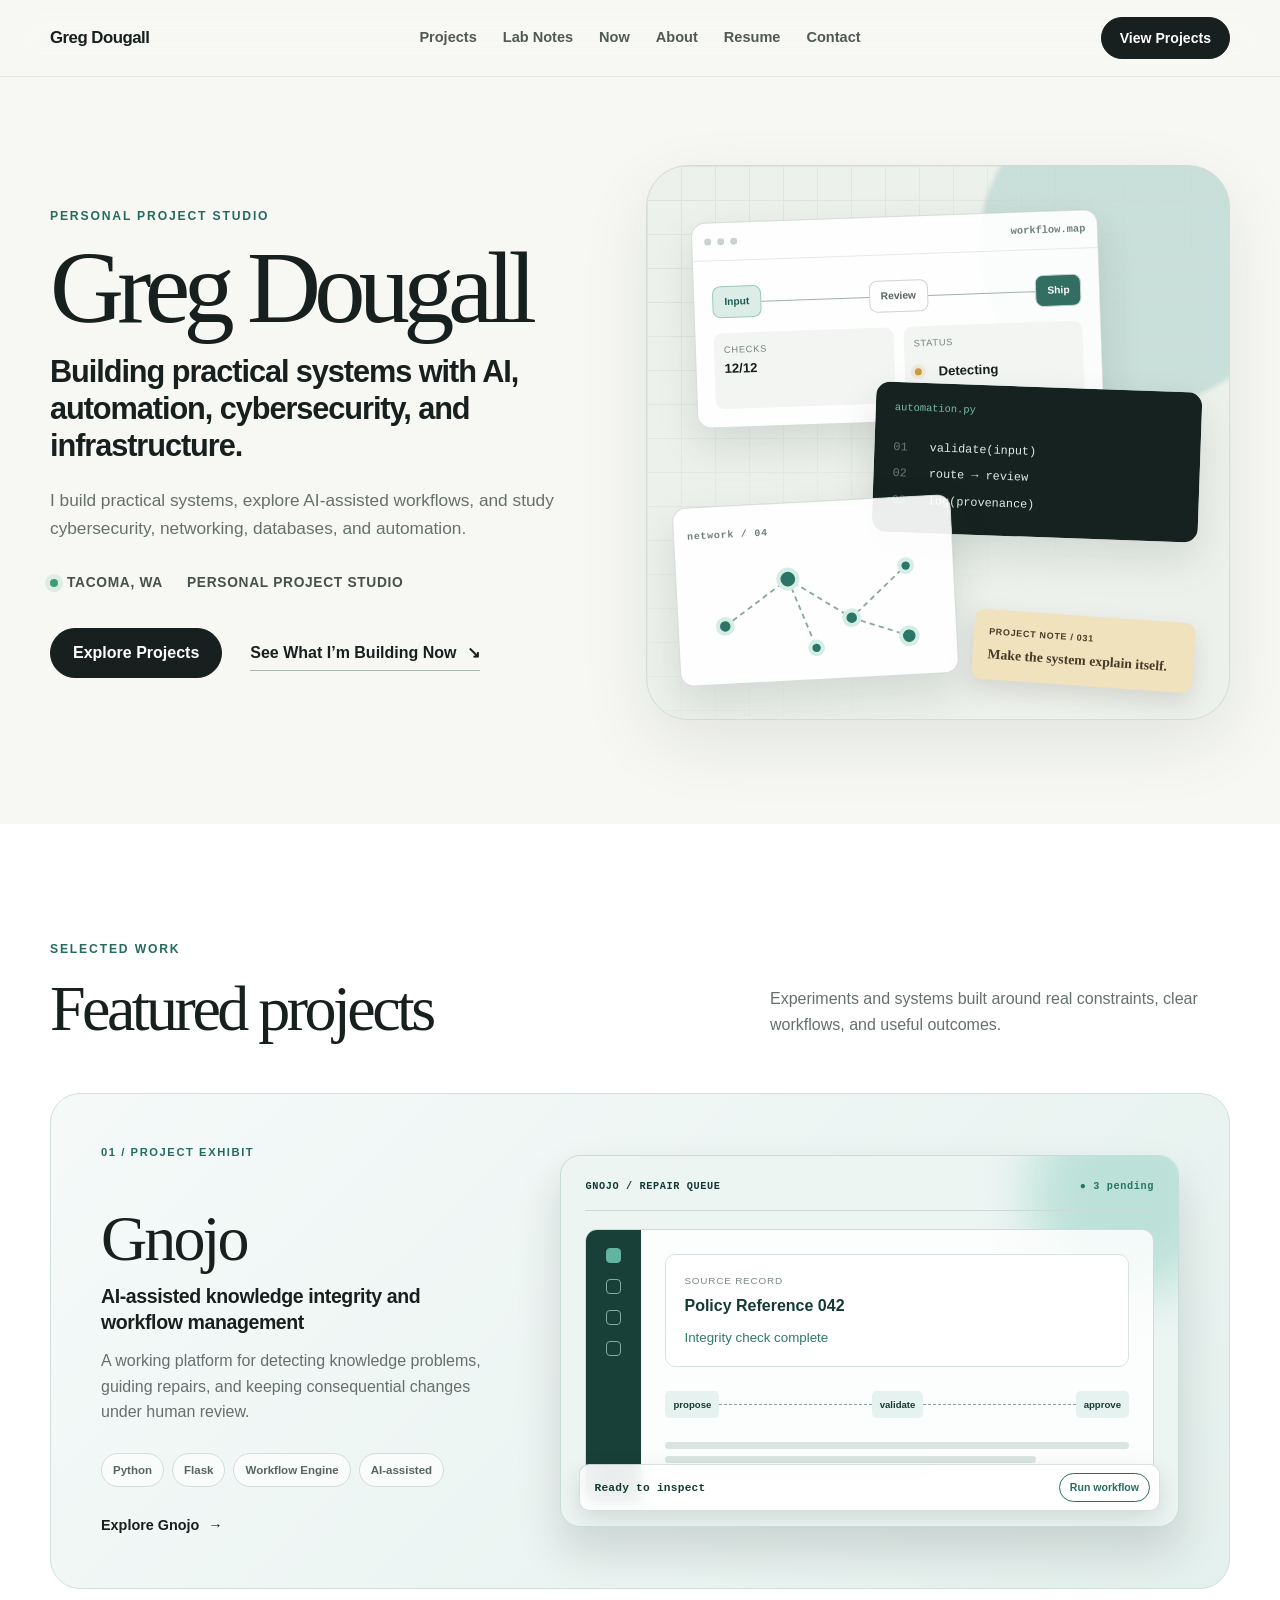
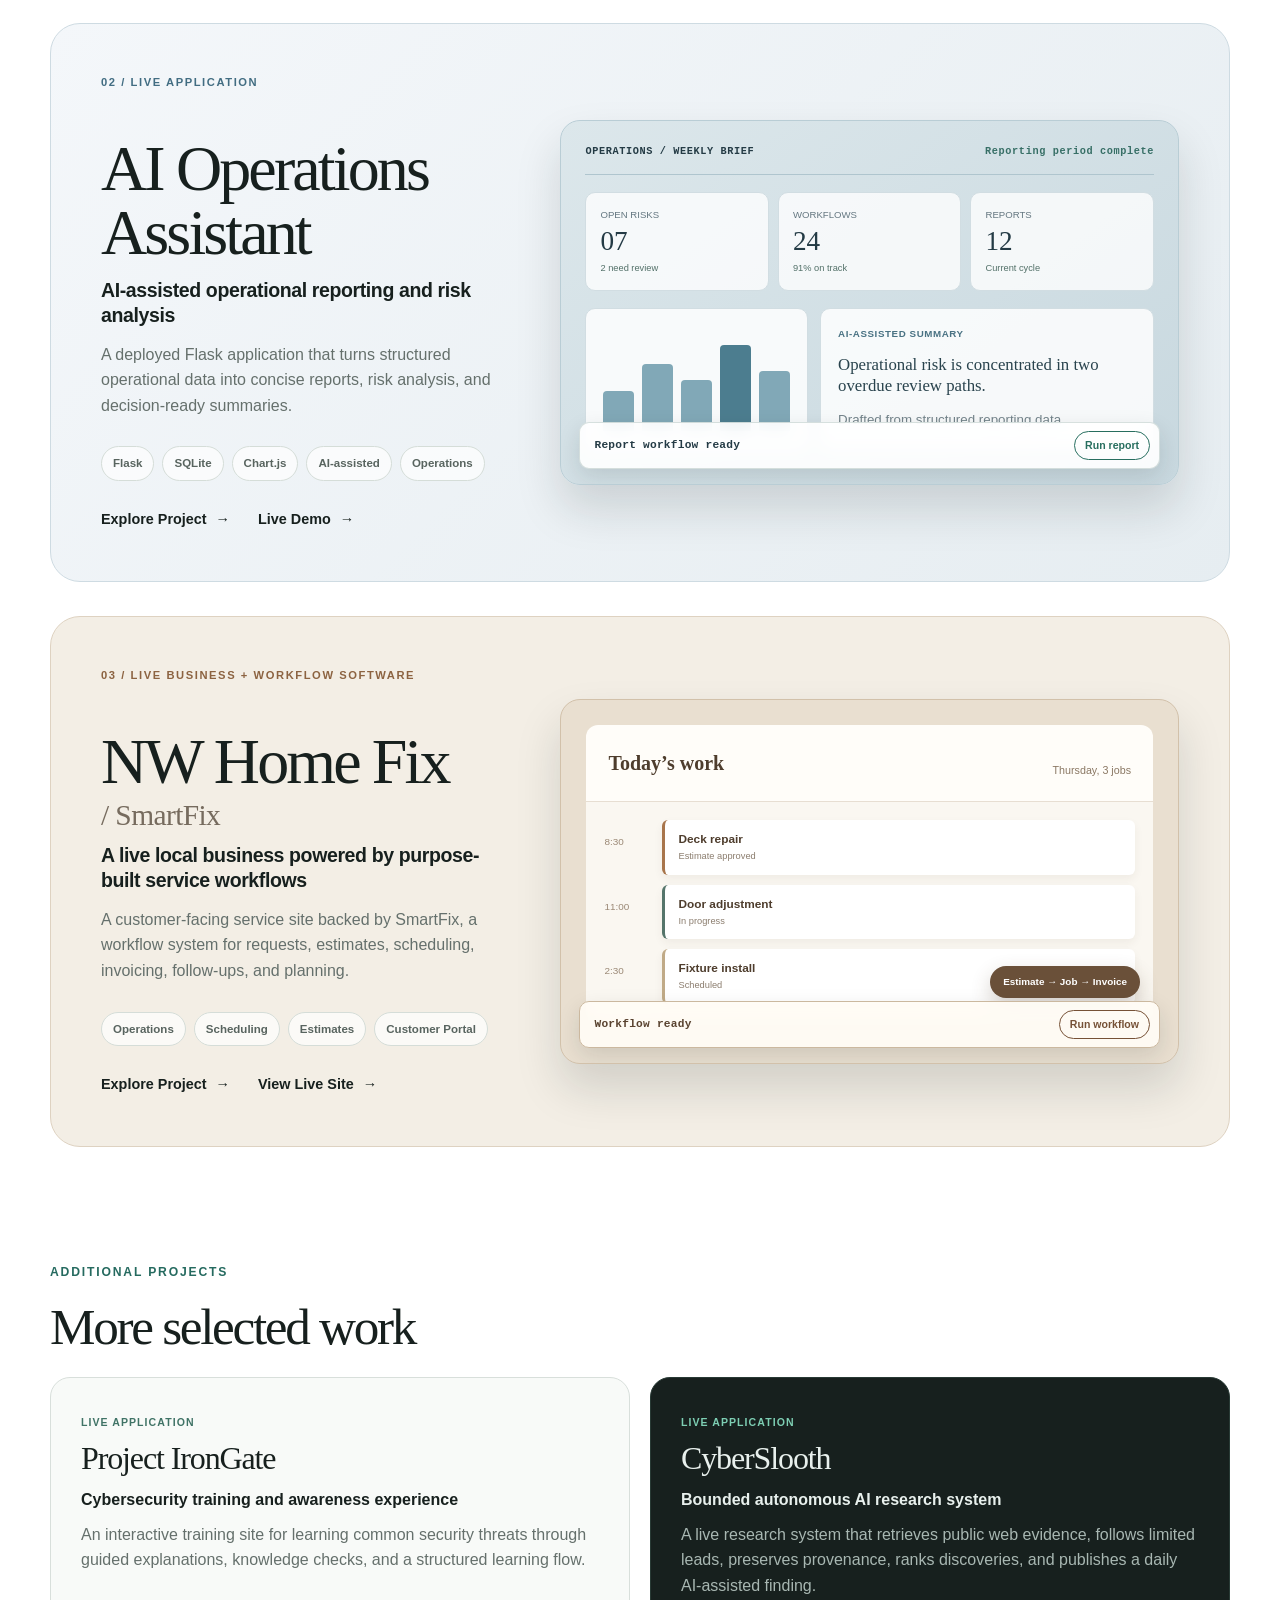
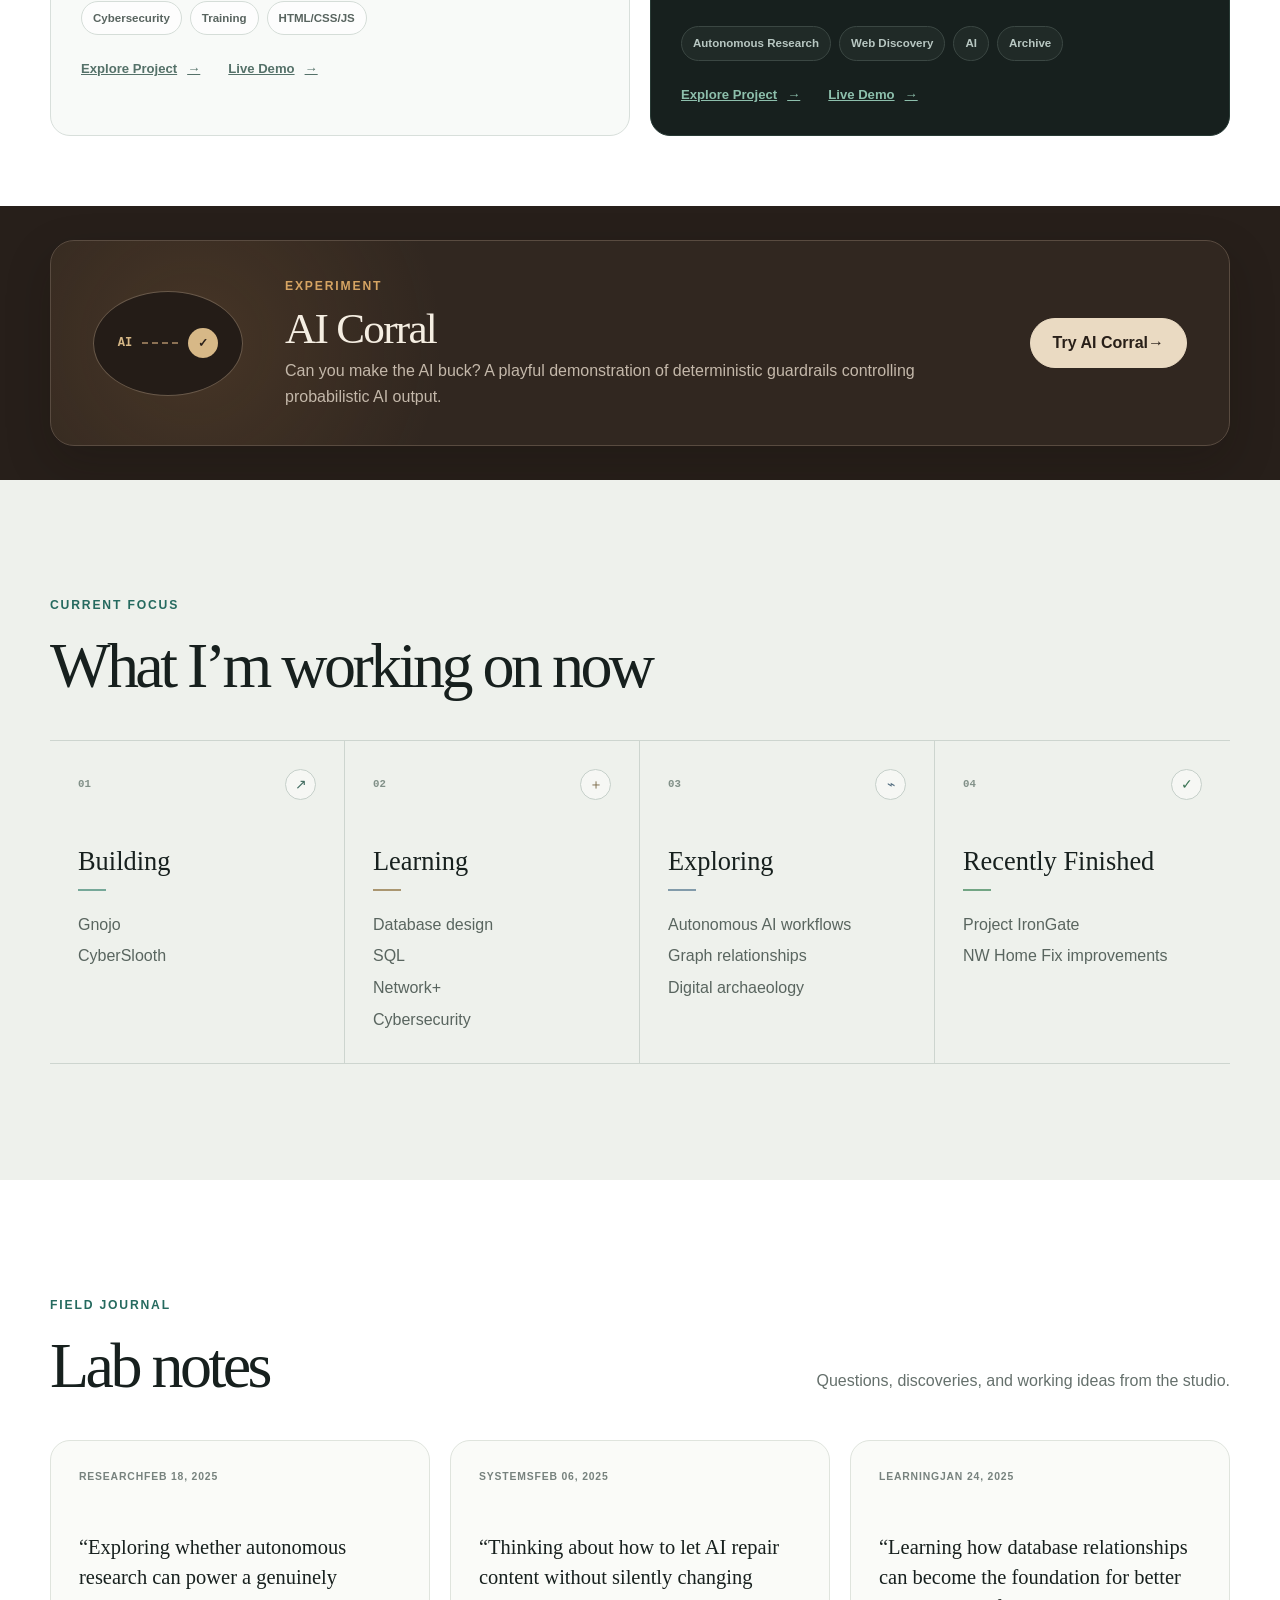
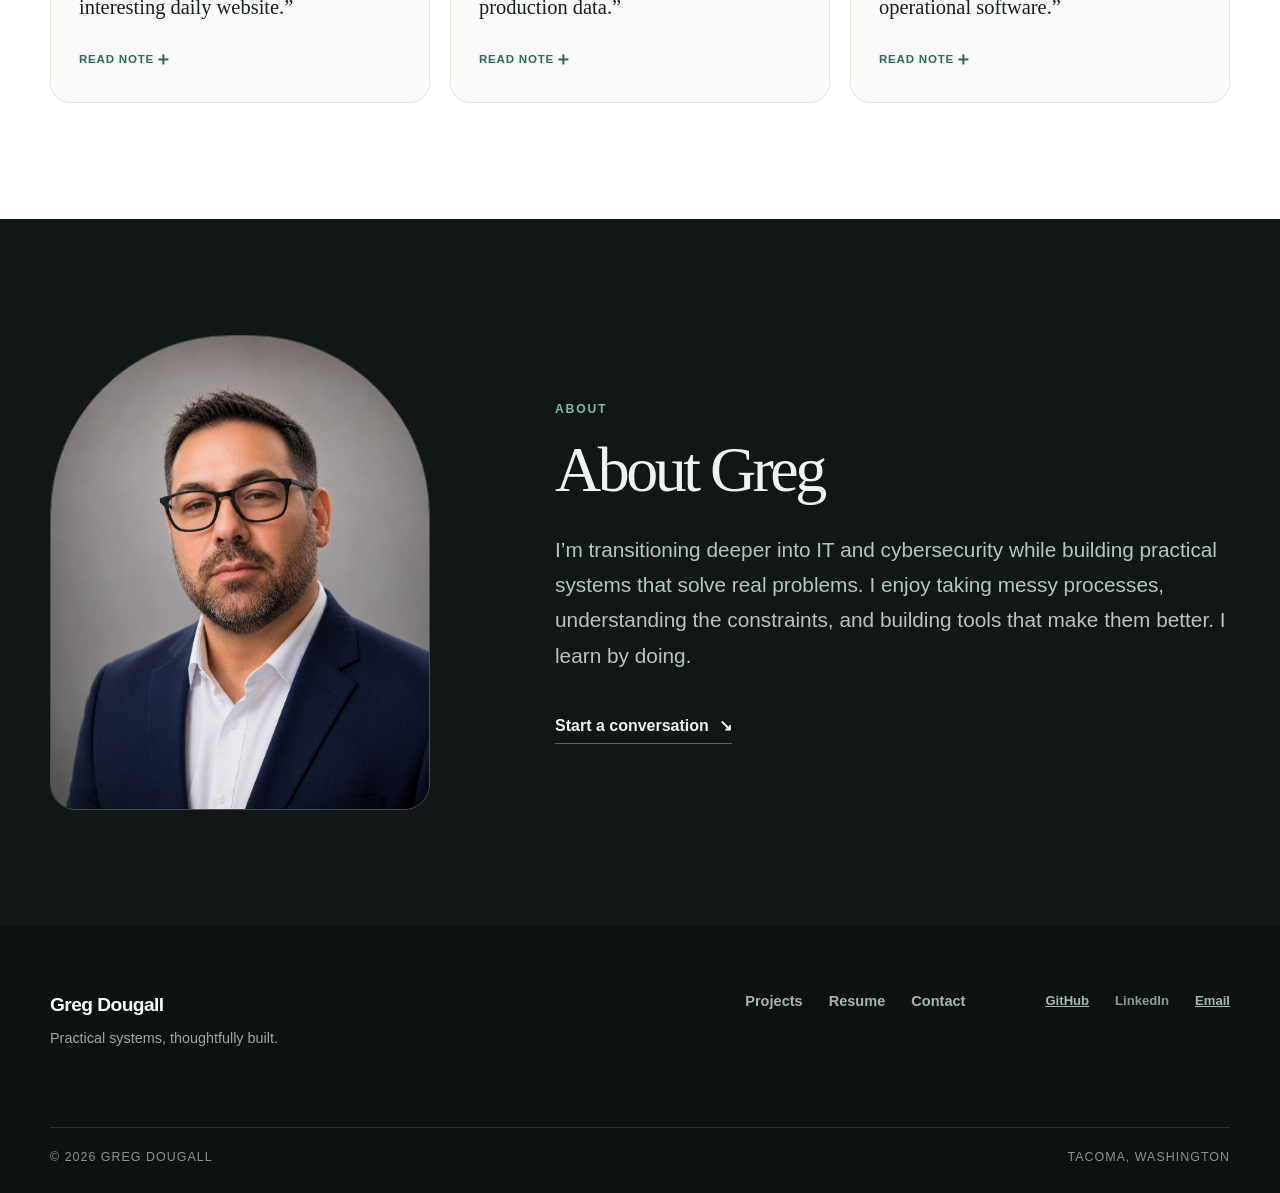
==== index.html @ 580f6ada "Add native resume page" ====
<!doctype html>
<html lang="en" class="no-js">
<head>
  <meta charset="utf-8">
  <meta name="viewport" content="width=device-width, initial-scale=1">
  <meta name="description" content="Greg Dougall builds practical systems with AI, automation, cybersecurity, and infrastructure.">
  <title>Greg Dougall — Personal Project Studio</title>
  <link rel="stylesheet" href="static/css/styles.css">
</head>
<body>
  <a class="skip-link" href="#main-content">Skip to content</a>

  <header class="site-header">
    <div class="container nav-shell">
      <a class="wordmark" href="#top" aria-label="Greg Dougall, home">Greg Dougall</a>
      <button class="nav-toggle" type="button" aria-expanded="false" aria-controls="site-navigation">
        <span class="sr-only">Toggle navigation</span>
        <span aria-hidden="true"></span><span aria-hidden="true"></span><span aria-hidden="true"></span>
      </button>
      <nav id="site-navigation" class="site-nav" aria-label="Primary navigation">
        <a href="#projects">Projects</a>
        <a href="#lab-notes">Lab Notes</a>
        <a href="#now">Now</a>
        <a href="#about">About</a>
        <a href="/resume">Resume</a>
        <a href="/contact">Contact</a>
      </nav>
      <a class="button button-small nav-cta" href="#projects">View Projects</a>
    </div>
  </header>

  <main id="main-content">
    <section class="hero" id="top">
      <div class="container hero-grid">
        <div class="hero-copy">
          <p class="eyebrow">Personal project studio</p>
          <h1>Greg Dougall</h1>
          <p class="hero-statement">Building practical systems with AI, automation, cybersecurity, and infrastructure.</p>
          <p class="hero-support">I build practical systems, explore AI-assisted workflows, and study cybersecurity, networking, databases, and automation.</p>
          <div class="hero-meta" aria-label="Location and focus">
            <span><span class="status-dot" aria-hidden="true"></span>Tacoma, WA</span>
            <span>Personal project studio</span>
          </div>
          <div class="hero-actions">
            <a class="button" href="#projects">Explore Projects</a>
            <a class="text-link" href="#now">See What I’m Building Now <span aria-hidden="true">↘</span></a>
          </div>
        </div>

        <div class="hero-visual" aria-label="Active system workspace with workflow, code, and network panels" role="group" tabindex="0">
          <div class="visual-grid" aria-hidden="true"></div>
          <div class="visual-window visual-workflow">
            <div class="window-bar"><span></span><span></span><span></span><b>workflow.map</b></div>
            <div class="flow-row"><span class="flow-node active">Input</span><i></i><span class="flow-node">Review</span><i></i><span class="flow-node success">Ship</span></div>
            <div class="metric-row"><span><small>checks</small><strong>12/12</strong></span><span class="system-status"><small>status</small><strong aria-live="polite"><i aria-hidden="true"></i><span>detecting</span></strong></span></div>
          </div>
          <div class="visual-window visual-code">
            <div class="window-label">automation.py</div>
            <code><span>01</span> validate(input)<br><span>02</span> route → review<br><span>03</span> log(provenance)</code>
          </div>
          <div class="visual-window visual-network">
            <span class="network-title">network / 04</span>
            <svg viewBox="0 0 240 120" role="presentation">
              <path d="M32 77 L94 35 L153 75 L207 28 M94 35 L118 102 M153 75 L207 95"/>
              <circle cx="32" cy="77" r="7"/><circle cx="94" cy="35" r="9"/><circle cx="153" cy="75" r="7"/><circle cx="207" cy="28" r="6"/><circle cx="118" cy="102" r="6"/><circle cx="207" cy="95" r="8"/>
            </svg>
          </div>
          <div class="visual-note"><span>PROJECT NOTE / 031</span><strong>Make the system explain itself.</strong></div>
        </div>
      </div>
    </section>

    <section class="section projects-section" id="projects">
      <div class="container">
        <div class="section-heading">
          <div><p class="eyebrow">Selected work</p><h2>Featured projects</h2></div>
          <p>Experiments and systems built around real constraints, clear workflows, and useful outcomes.</p>
        </div>

        <article class="project-card project-gnojo" id="project-gnojo">
          <div class="project-copy">
            <span class="project-index">01 / PROJECT EXHIBIT</span>
            <h3>Gnojo</h3>
            <p class="project-subtitle">AI-assisted knowledge integrity and workflow management</p>
            <p>A working platform for detecting knowledge problems, guiding repairs, and keeping consequential changes under human review.</p>
            <ul class="tag-list" aria-label="Technologies"><li>Python</li><li>Flask</li><li>Workflow Engine</li><li>AI-assisted</li></ul>
            <a class="project-link" href="/projects/gnojo">Explore Gnojo <span aria-hidden="true">→</span></a>
          </div>
          <div class="project-preview gnojo-preview" aria-label="Gnojo workflow interface preview" role="group">
            <div class="preview-top"><span>GNOJO / REPAIR QUEUE</span><b>● 3 pending</b></div>
            <div class="repair-layout">
              <div class="repair-sidebar"><i></i><i></i><i></i><i></i></div>
              <div class="repair-main">
                <div class="repair-card"><span>Source record</span><strong>Policy Reference 042</strong><small>Integrity check complete</small></div>
                <div class="repair-path"><span>propose</span><i></i><span>validate</span><i></i><span>approve</span></div>
                <div class="repair-log"><span></span><span></span><span></span></div>
              </div>
            </div>
            <div class="demo-status" data-sequence="Issue detected|Repair proposed|Human review|Approved"><span class="demo-step">Ready to inspect</span><button type="button" class="demo-trigger" aria-label="Run Gnojo workflow demonstration">Run workflow</button></div>
          </div>
        </article>

        <article class="project-card project-ops" id="project-ai-operations">
          <div class="project-copy">
            <span class="project-index">02 / LIVE APPLICATION</span>
            <h3><a class="project-title-link" href="/projects/ai-operations-assistant">AI Operations Assistant</a></h3>
            <p class="project-subtitle">AI-assisted operational reporting and risk analysis</p>
            <p>A deployed Flask application that turns structured operational data into concise reports, risk analysis, and decision-ready summaries.</p>
            <ul class="tag-list" aria-label="Technologies"><li>Flask</li><li>SQLite</li><li>Chart.js</li><li>AI-assisted</li><li>Operations</li></ul>
            <div class="hero-actions">
              <a class="project-link" href="/projects/ai-operations-assistant">Explore Project <span aria-hidden="true">→</span></a>
              <a class="project-link" href="https://ai-operations-assistant-5o3p.onrender.com" target="_blank" rel="noopener noreferrer" aria-label="Open the live AI Operations Assistant in a new tab">Live Demo <span aria-hidden="true">→</span></a>
            </div>
          </div>
          <div class="project-preview ops-preview" aria-label="AI Operations Assistant reporting dashboard preview" role="group">
            <div class="ops-bar"><span>OPERATIONS / WEEKLY BRIEF</span><b>Reporting period complete</b></div>
            <div class="ops-metrics"><div><span>Open risks</span><strong>07</strong><small>2 need review</small></div><div><span>Workflows</span><strong>24</strong><small>91% on track</small></div><div><span>Reports</span><strong>12</strong><small>Current cycle</small></div></div>
            <div class="ops-workspace"><div class="ops-chart" aria-hidden="true"><i></i><i></i><i></i><i></i><i></i></div><div class="ops-summary"><span>AI-assisted summary</span><strong>Operational risk is concentrated in two overdue review paths.</strong><small>Drafted from structured reporting data</small></div></div>
            <div class="demo-status" data-sequence="Data consolidated|Risks analyzed|Summary drafted|Report ready"><span class="demo-step">Report workflow ready</span><button type="button" class="demo-trigger" aria-label="Run AI Operations reporting demonstration">Run report</button></div>
          </div>
        </article>

        <article class="project-card project-smartfix" id="project-smartfix">
          <div class="project-copy">
            <span class="project-index">03 / LIVE BUSINESS + WORKFLOW SOFTWARE</span>
            <h3><a class="project-title-link" href="/projects/smartfix">NW Home Fix <span>/ SmartFix</span></a></h3>
            <p class="project-subtitle">A live local business powered by purpose-built service workflows</p>
            <p>A customer-facing service site backed by SmartFix, a workflow system for requests, estimates, scheduling, invoicing, follow-ups, and planning.</p>
            <ul class="tag-list" aria-label="Project focus"><li>Operations</li><li>Scheduling</li><li>Estimates</li><li>Customer Portal</li></ul>
            <div class="hero-actions">
              <a class="project-link" href="/projects/smartfix">Explore Project <span aria-hidden="true">→</span></a>
              <a class="project-link" href="https://nwhomefix.com" target="_blank" rel="noopener noreferrer" aria-label="View the live NW Home Fix site in a new tab">View Live Site <span aria-hidden="true">→</span></a>
            </div>
          </div>
          <div class="project-preview smartfix-preview" aria-label="SmartFix service operations dashboard preview" role="group">
            <div class="smartfix-bar"><strong>Today’s work</strong><span>Thursday, 3 jobs</span></div>
            <div class="job-grid">
              <div class="schedule"><span>8:30</span><span>11:00</span><span>2:30</span></div>
              <div class="jobs"><div><b>Deck repair</b><small>Estimate approved</small></div><div><b>Door adjustment</b><small>In progress</small></div><div><b>Fixture install</b><small>Scheduled</small></div></div>
            </div>
            <div class="invoice-chip">Estimate → Job → Invoice</div>
            <div class="demo-status" data-sequence="Request received|Estimate prepared|Customer approved|Job scheduled"><span class="demo-step">Workflow ready</span><button type="button" class="demo-trigger" aria-label="Run SmartFix service workflow demonstration">Run workflow</button></div>
          </div>
        </article>
      </div>
    </section>

    <section class="selected-work-secondary" aria-labelledby="more-work-title">
      <div class="container">
        <div class="secondary-heading"><p class="eyebrow">Additional projects</p><h2 id="more-work-title">More selected work</h2></div>
        <div class="secondary-work-grid">
          <article class="secondary-work-card">
            <span class="secondary-status">Live application</span>
            <h3><a class="project-title-link" href="/projects/irongate">Project IronGate</a></h3>
            <p class="secondary-subtitle">Cybersecurity training and awareness experience</p>
            <p>An interactive training site for learning common security threats through guided explanations, knowledge checks, and a structured learning flow.</p>
            <ul class="tag-list" aria-label="Project IronGate focus"><li>Cybersecurity</li><li>Training</li><li>HTML/CSS/JS</li></ul>
            <div class="hero-actions">
              <a class="secondary-link" href="/projects/irongate">Explore Project <span aria-hidden="true">→</span></a>
              <a class="secondary-link" href="https://grgdougall-crypto.github.io/project-irongate/" target="_blank" rel="noopener noreferrer" aria-label="Open the live Project IronGate application in a new tab">Live Demo <span aria-hidden="true">→</span></a>
            </div>
          </article>
          <article class="secondary-work-card secondary-cyber">
            <span class="secondary-status">Live application</span>
            <h3><a class="project-title-link" href="/projects/cyberslooth">CyberSlooth</a></h3>
            <p class="secondary-subtitle">Bounded autonomous AI research system</p>
            <p>A live research system that retrieves public web evidence, follows limited leads, preserves provenance, ranks discoveries, and publishes a daily AI-assisted finding.</p>
            <ul class="tag-list" aria-label="CyberSlooth focus"><li>Autonomous Research</li><li>Web Discovery</li><li>AI</li><li>Archive</li></ul>
            <div class="hero-actions">
              <a class="secondary-link" href="/projects/cyberslooth">Explore Project <span aria-hidden="true">→</span></a>
              <a class="secondary-link" href="https://cyberslooth.com" target="_blank" rel="noopener noreferrer" aria-label="Open the live CyberSlooth application in a new tab">Live Demo <span aria-hidden="true">→</span></a>
            </div>
          </article>
        </div>
      </div>
    </section>

    <section class="corral-home-entry" aria-labelledby="corral-home-title">
      <div class="container corral-home-card">
        <div class="corral-home-mark" aria-hidden="true"><span>AI</span><i></i><strong>✓</strong></div>
        <div><p class="eyebrow">Experiment</p><h2 id="corral-home-title">AI Corral</h2><p>Can you make the AI buck? A playful demonstration of deterministic guardrails controlling probabilistic AI output.</p></div>
        <a class="button" href="/projects/ai-corral">Try AI Corral <span aria-hidden="true">→</span></a>
      </div>
    </section>

    <section class="section now-section" id="now">
      <div class="container">
        <div class="section-heading compact"><div><p class="eyebrow">Current focus</p><h2>What I’m working on now</h2></div></div>
        <div class="now-grid">
          <article class="now-building"><div class="now-marker"><span class="now-number">01</span><span class="now-icon" aria-hidden="true">↗</span></div><h3>Building</h3><ul><li>Gnojo</li><li>CyberSlooth</li></ul></article>
          <article class="now-learning"><div class="now-marker"><span class="now-number">02</span><span class="now-icon" aria-hidden="true">＋</span></div><h3>Learning</h3><ul><li>Database design</li><li>SQL</li><li>Network+</li><li>Cybersecurity</li></ul></article>
          <article class="now-exploring"><div class="now-marker"><span class="now-number">03</span><span class="now-icon" aria-hidden="true">⌁</span></div><h3>Exploring</h3><ul><li>Autonomous AI workflows</li><li>Graph relationships</li><li>Digital archaeology</li></ul></article>
          <article class="now-finished"><div class="now-marker"><span class="now-number">04</span><span class="now-icon" aria-hidden="true">✓</span></div><h3>Recently Finished</h3><ul><li>Project IronGate</li><li>NW Home Fix improvements</li></ul></article>
        </div>
      </div>
    </section>

    <section class="section notes-section" id="lab-notes">
      <div class="container">
        <div class="section-heading compact"><div><p class="eyebrow">Field journal</p><h2>Lab notes</h2></div><p>Questions, discoveries, and working ideas from the studio.</p></div>
        <div class="notes-grid">
          <article class="note-card"><button class="note-toggle" type="button" aria-expanded="false" aria-controls="note-detail-1"><span class="note-meta"><span>Research</span><time datetime="2025-02-18">Feb 18, 2025</time></span><span class="note-title">“Exploring whether autonomous research can power a genuinely interesting daily website.”</span><span class="note-control"><span>Read note</span><i aria-hidden="true">＋</i></span></button><div class="note-detail" id="note-detail-1" aria-hidden="true"><p>The interesting part is not simply finding old pages—it is building a repeatable process that can surface context, verify connections, and leave a useful trail for readers.</p></div></article>
          <article class="note-card"><button class="note-toggle" type="button" aria-expanded="false" aria-controls="note-detail-2"><span class="note-meta"><span>Systems</span><time datetime="2025-02-06">Feb 06, 2025</time></span><span class="note-title">“Thinking about how to let AI repair content without silently changing production data.”</span><span class="note-control"><span>Read note</span><i aria-hidden="true">＋</i></span></button><div class="note-detail" id="note-detail-2" aria-hidden="true"><p>A useful repair workflow should show its source, proposed change, validation result, and approval state—making human judgment part of the system rather than an afterthought.</p></div></article>
          <article class="note-card"><button class="note-toggle" type="button" aria-expanded="false" aria-controls="note-detail-3"><span class="note-meta"><span>Learning</span><time datetime="2025-01-24">Jan 24, 2025</time></span><span class="note-title">“Learning how database relationships can become the foundation for better operational software.”</span><span class="note-control"><span>Read note</span><i aria-hidden="true">＋</i></span></button><div class="note-detail" id="note-detail-3" aria-hidden="true"><p>When the relationships are modeled clearly, estimates, customers, jobs, and invoices stop behaving like separate documents and start working as one coherent system.</p></div></article>
        </div>
      </div>
    </section>

    <section class="section about-section" id="about">
      <div class="container about-grid">
        <img class="profile-photo" src="/static/Images/profile/headshot-github.jpg" alt="Greg Dougall" width="1254" height="1254">
        <div class="about-copy"><p class="eyebrow">About</p><h2>About Greg</h2><p>I’m transitioning deeper into IT and cybersecurity while building practical systems that solve real problems. I enjoy taking messy processes, understanding the constraints, and building tools that make them better. I learn by doing.</p><a class="text-link" href="/contact">Start a conversation <span aria-hidden="true">↘</span></a></div>
      </div>
    </section>
  </main>

  <footer class="site-footer" id="contact">
    <div class="container footer-top">
      <div><a class="wordmark footer-wordmark" href="#top">Greg Dougall</a><p>Practical systems, thoughtfully built.</p></div>
      <nav aria-label="Footer navigation"><a href="#projects">Projects</a><a href="/resume">Resume</a><a href="/contact">Contact</a></nav>
      <div class="social-placeholders" aria-label="Social links"><a href="https://github.com/grgdougall-crypto" target="_blank" rel="noopener noreferrer">GitHub <span class="sr-only">(opens in a new tab)</span></a><button type="button" disabled title="LinkedIn coming soon">LinkedIn <span class="sr-only">(coming soon)</span></button><a href="mailto:hello@gregdougall.com">Email</a></div>
    </div>
    <div class="container footer-bottom"><span>© <span id="current-year">2025</span> Greg Dougall</span><span>Tacoma, Washington</span></div>
  </footer>

  <script src="static/js/main.js" defer></script>
</body>
</html>
---- static/css/styles.css ----
:root {
  --ink: #17201e;
  --muted: #65706c;
  --paper: #f7f8f4;
  --surface: #ffffff;
  --line: #dfe4dd;
  --accent: #256a5f;
  --accent-soft: #dcece7;
  --dark: #101716;
  --radius-lg: 30px;
  --radius-md: 20px;
  --shadow: 0 24px 70px rgba(24, 38, 34, .09);
  --container: 1180px;
}

* { box-sizing: border-box; }
html { scroll-behavior: smooth; }
body { margin: 0; background: var(--paper); color: var(--ink); font-family: Inter, ui-sans-serif, -apple-system, BlinkMacSystemFont, "Segoe UI", sans-serif; font-size: 1rem; line-height: 1.6; -webkit-font-smoothing: antialiased; }
a { color: inherit; }
button, a { -webkit-tap-highlight-color: transparent; }
button { font: inherit; }
.container { width: min(calc(100% - 40px), var(--container)); margin-inline: auto; }
.sr-only { position: absolute; width: 1px; height: 1px; padding: 0; margin: -1px; overflow: hidden; clip: rect(0, 0, 0, 0); white-space: nowrap; border: 0; }
.skip-link { position: fixed; left: 16px; top: -100px; z-index: 100; background: var(--ink); color: #fff; padding: 10px 16px; border-radius: 8px; }
.skip-link:focus { top: 12px; }

.site-header { position: sticky; top: 0; z-index: 50; background: rgba(247,248,244,.88); border-bottom: 1px solid rgba(23,32,30,.08); backdrop-filter: blur(18px); }
.nav-shell { min-height: 76px; display: grid; grid-template-columns: 1fr auto 1fr; align-items: center; gap: 28px; }
.wordmark { width: max-content; color: var(--ink); font-weight: 760; letter-spacing: -.03em; text-decoration: none; font-size: 1.05rem; }
.site-nav { display: flex; align-items: center; gap: 26px; }
.site-nav a, .site-footer nav a { color: #4f5a56; font-size: .91rem; font-weight: 600; text-decoration: none; transition: color .2s ease; }
.site-nav a:hover, .site-nav a:focus-visible, .site-footer nav a:hover, .site-footer nav a:focus-visible { color: var(--accent); }
.placeholder-link { cursor: default; opacity: .65; }
.button { display: inline-flex; justify-content: center; align-items: center; min-height: 50px; padding: 0 22px; border: 1px solid var(--ink); border-radius: 999px; background: var(--ink); color: #fff; font-weight: 700; text-decoration: none; transition: transform .2s ease, background .2s ease, box-shadow .2s ease; }
.button:hover, .button:focus-visible { background: var(--accent); border-color: var(--accent); box-shadow: 0 8px 24px rgba(37,106,95,.22); transform: translateY(-2px); }
.button-small { min-height: 42px; padding-inline: 18px; font-size: .88rem; justify-self: end; }
.text-link { display: inline-flex; align-items: center; gap: 10px; font-weight: 720; text-decoration: none; border-bottom: 1px solid #aab5af; padding-block: 5px; }
.text-link span { transition: transform .2s ease; }
.text-link:hover span, .text-link:focus-visible span { transform: translate(3px, 3px); }
.nav-toggle { display: none; background: none; border: 0; padding: 8px; }

.hero { padding: 88px 0 104px; overflow: hidden; }
.hero-grid { display: grid; grid-template-columns: minmax(0, .94fr) minmax(480px, 1.06fr); align-items: center; gap: 78px; }
.eyebrow { margin: 0 0 18px; color: var(--accent); font-size: .76rem; font-weight: 800; letter-spacing: .15em; text-transform: uppercase; }
h1, h2, h3, p { margin-top: 0; }
h1 { margin-bottom: 22px; font-family: Georgia, "Times New Roman", serif; font-size: clamp(4.3rem, 8vw, 7.5rem); font-weight: 400; line-height: .86; letter-spacing: -.065em; }
.hero-statement { max-width: 720px; margin-bottom: 22px; font-size: clamp(1.55rem, 2.4vw, 2.18rem); font-weight: 660; line-height: 1.2; letter-spacing: -.035em; }
.hero-support { max-width: 620px; color: var(--muted); font-size: 1.08rem; }
.hero-meta { display: flex; gap: 24px; margin: 30px 0 34px; color: #46514d; font-size: .86rem; font-weight: 700; text-transform: uppercase; letter-spacing: .05em; }
.hero-meta span { display: flex; align-items: center; gap: 9px; }
.status-dot { width: 8px; height: 8px; border-radius: 50%; background: #3f9c70; box-shadow: 0 0 0 5px rgba(63,156,112,.13); }
.hero-actions { display: flex; align-items: center; gap: 28px; }

.hero-visual { position: relative; min-height: 555px; border: 1px solid #d4dbd5; border-radius: 42px; background: #edf1ec; box-shadow: var(--shadow); overflow: hidden; isolation: isolate; transition: transform .35s ease, box-shadow .35s ease; }
.hero-visual:hover, .hero-visual:focus-visible { transform: translateY(-4px); box-shadow: 0 30px 80px rgba(24,38,34,.14); }
.hero-visual::before { content: ""; position: absolute; width: 320px; height: 320px; top: -80px; right: -70px; border-radius: 50%; background: rgba(95,173,158,.25); filter: blur(2px); }
.visual-grid { position: absolute; inset: 0; opacity: .5; background-image: linear-gradient(#ccd5ce 1px, transparent 1px), linear-gradient(90deg, #ccd5ce 1px, transparent 1px); background-size: 34px 34px; mask-image: linear-gradient(to bottom right, #000, transparent 75%); }
.visual-window { position: absolute; border: 1px solid rgba(28,48,43,.16); border-radius: 14px; background: rgba(255,255,255,.92); box-shadow: 0 18px 40px rgba(32,51,46,.13); transition: transform .35s ease, box-shadow .35s ease; }
.hero-visual:hover .visual-workflow, .hero-visual:focus-visible .visual-workflow { transform: rotate(-1deg) translateY(-4px); box-shadow: 0 23px 48px rgba(32,51,46,.18); }
.hero-visual:hover .visual-code, .hero-visual:focus-visible .visual-code { transform: rotate(1deg) translate(3px, -2px); }
.visual-workflow { width: 70%; left: 8%; top: 9%; padding-bottom: 18px; transform: rotate(-2deg); }
.window-bar { height: 38px; display: flex; align-items: center; gap: 6px; padding: 0 12px; border-bottom: 1px solid #e5e9e5; }
.window-bar span { width: 7px; height: 7px; border-radius: 50%; background: #cbd3cd; }
.window-bar b { margin-left: auto; color: #718079; font-family: ui-monospace, monospace; font-size: .65rem; font-weight: 600; }
.flow-row { display: flex; align-items: center; padding: 25px 18px 15px; }
.flow-node { padding: 7px 11px; border: 1px solid #ccd5d0; border-radius: 8px; color: #54625d; font-size: .64rem; font-weight: 800; }
.flow-node.active { color: #1c5c52; background: #dcece7; border-color: #9ccabd; }
.flow-node.success { color: #fff; background: #326e62; }
.flow-row i { flex: 1; height: 1px; background: #9fb0a8; }
.hero-visual.is-active .flow-row i { background: linear-gradient(90deg, #9fb0a8 0 42%, #42a88e 50%, #9fb0a8 58%); background-size: 220% 100%; animation: data-flow 1.8s ease-in-out 2; }
.metric-row { display: flex; gap: 10px; padding: 0 18px; }
.metric-row span { flex: 1; padding: 10px; border-radius: 9px; background: #f2f5f2; }
.metric-row small, .metric-row strong { display: block; }
.metric-row small { color: #77827e; font-size: .58rem; text-transform: uppercase; letter-spacing: .08em; }
.metric-row strong { font-size: .82rem; }
.system-status strong { display: flex; align-items: center; gap: 7px; text-transform: capitalize; }
.system-status i { width: 7px; height: 7px; border-radius: 50%; background: #d19b42; box-shadow: 0 0 0 4px rgba(209,155,66,.14); }
.system-status.is-approved i { background: #3f9c70; box-shadow: 0 0 0 4px rgba(63,156,112,.14); }
.visual-code { width: 56%; right: 5%; top: 40%; padding: 16px 18px 20px; color: #d8e8e1; background: #16221f; transform: rotate(2deg); }
.window-label { margin-bottom: 16px; color: #77bbaa; font-family: ui-monospace, monospace; font-size: .65rem; }
.visual-code code { color: #dfe9e5; font-family: ui-monospace, monospace; font-size: .74rem; line-height: 1.9; }
.visual-code code span { color: #687a73; padding-right: 15px; }
.visual-network { width: 48%; left: 5%; bottom: 7%; padding: 13px; transform: rotate(-3deg); }
.network-title { color: #708079; font: 700 .62rem ui-monospace, monospace; letter-spacing: .08em; }
.visual-network svg { width: 100%; height: auto; display: block; }
.visual-network path { stroke: #88a69c; stroke-width: 1.7; fill: none; stroke-dasharray: 5 4; }
.visual-network circle { fill: #2b7566; stroke: #d4eee6; stroke-width: 4; }
.visual-note { position: absolute; right: 6%; bottom: 6%; width: 38%; padding: 15px; border-radius: 10px; color: #463b29; background: #efe2bd; box-shadow: 0 10px 24px rgba(57,45,25,.14); transform: rotate(4deg); }
.visual-note span, .visual-note strong { display: block; }
.visual-note span { margin-bottom: 7px; font-size: .56rem; font-weight: 800; letter-spacing: .08em; }
.visual-note strong { font-family: Georgia, serif; font-size: .86rem; line-height: 1.35; }

.section { padding: 116px 0; }
.section-heading { display: flex; justify-content: space-between; align-items: end; gap: 40px; margin-bottom: 52px; }
.section-heading h2, .about-copy h2 { margin-bottom: 0; font-family: Georgia, "Times New Roman", serif; font-size: clamp(2.6rem, 5vw, 4.7rem); font-weight: 400; line-height: 1; letter-spacing: -.055em; }
.section-heading > p { max-width: 460px; margin-bottom: 4px; color: var(--muted); }
.section-heading.compact { margin-bottom: 42px; }

.projects-section { background: #fff; }
.project-card { display: grid; grid-template-columns: .78fr 1.22fr; gap: 64px; align-items: center; min-height: 485px; margin-bottom: 34px; padding: 50px; border: 1px solid var(--line); border-radius: var(--radius-lg); overflow: hidden; transition: transform .3s ease, box-shadow .3s ease, border-color .3s ease; }
.project-card:hover, .project-card:focus-within { transform: translateY(-4px); box-shadow: 0 28px 65px rgba(24,38,34,.11); }
.project-card:last-child { margin-bottom: 0; }
.project-index { display: block; margin-bottom: 45px; color: var(--accent); font-size: .7rem; font-weight: 800; letter-spacing: .14em; }
.project-copy h3 { margin-bottom: 13px; font-family: Georgia, serif; font-size: clamp(2.7rem, 5vw, 4.4rem); font-weight: 400; line-height: 1; letter-spacing: -.045em; }
.project-title-link { text-decoration: none; }.project-title-link:hover, .project-title-link:focus-visible { color: var(--accent); }
.project-copy h3 span { display: block; color: #766b5e; font-size: .46em; margin-top: 7px; letter-spacing: -.02em; }
.project-subtitle { max-width: 410px; margin-bottom: 13px; font-size: 1.22rem; font-weight: 720; line-height: 1.3; letter-spacing: -.02em; }
.project-copy > p:not(.project-subtitle) { color: var(--muted); }
.tag-list { display: flex; flex-wrap: wrap; gap: 8px; margin: 28px 0 0; padding: 0; list-style: none; }
.tag-list li { padding: 7px 11px; border: 1px solid #d5ddd8; border-radius: 999px; color: #58645f; background: rgba(255,255,255,.7); font-size: .72rem; font-weight: 700; }
.project-link { display: inline-flex; align-items: center; gap: 9px; margin-top: 27px; font-size: .9rem; font-weight: 800; text-decoration: none; }.project-link[aria-disabled="true"] { opacity:.72;cursor:not-allowed; }.project-link small { font-size:.62rem;letter-spacing:.05em;text-transform:uppercase; }
.project-link span { transition: transform .2s ease; }
.project-link:hover span, .project-link:focus-visible span { transform: translateX(4px); }
.project-cyber .project-link { color: #8bd9c0; }
.project-preview { position: relative; min-height: 365px; border-radius: var(--radius-md); overflow: hidden; box-shadow: 0 24px 45px rgba(20,35,31,.15); }
.demo-status { position: absolute; z-index: 5; left: 18px; right: 18px; bottom: 15px; min-height: 41px; display: flex; justify-content: space-between; align-items: center; gap: 12px; padding: 8px 9px 8px 14px; border: 1px solid rgba(38,85,73,.18); border-radius: 10px; background: rgba(255,255,255,.91); box-shadow: 0 8px 22px rgba(17,35,30,.12); backdrop-filter: blur(8px); }
.demo-step { font: 750 .7rem ui-monospace, monospace; letter-spacing: .02em; transition: opacity .16s ease, transform .16s ease; }
.demo-step.is-changing { opacity: .25; transform: translateY(2px); }
.demo-trigger { flex: 0 0 auto; min-height: 29px; padding: 4px 10px; border: 1px solid currentColor; border-radius: 999px; color: #276e5f; background: transparent; font-size: .66rem; font-weight: 800; cursor: pointer; }
.demo-trigger:hover, .demo-trigger:focus-visible { color: #fff; background: #276e5f; }
.demo-trigger:disabled { cursor: default; opacity: .65; }
.cyber-preview .demo-status { color: #cfe7df; border-color: #38594f; background: rgba(10,25,21,.91); }
.cyber-preview .demo-trigger { color: #7cddbd; }
.cyber-preview .demo-trigger:hover, .cyber-preview .demo-trigger:focus-visible { color: #0b1713; background: #7cddbd; }
.smartfix-preview .demo-status { color: #59422f; border-color: #cbb89f; background: rgba(255,252,246,.92); }
.smartfix-preview .demo-trigger { color: #765136; }
.smartfix-preview .demo-trigger:hover, .smartfix-preview .demo-trigger:focus-visible { color: #fff; background: #765136; }

.project-gnojo { background: linear-gradient(135deg, #f5faf9 0%, #e4f0ed 100%); border-color: #cfe1dc; }
.gnojo-preview { padding: 24px; color: #153a34; background: #edf5f3; border: 1px solid #c6ddd7; }
.gnojo-preview::before { content: ""; position: absolute; width: 200px; height: 200px; border-radius: 50%; background: #bce1d8; right: -50px; top: -60px; filter: blur(25px); }
.preview-top { position: relative; display: flex; justify-content: space-between; padding-bottom: 18px; border-bottom: 1px solid #cadbd7; font: 700 .64rem ui-monospace, monospace; letter-spacing: .06em; }
.preview-top b { color: #267565; }
.repair-layout { position: relative; display: grid; grid-template-columns: 55px 1fr; min-height: 270px; margin-top: 18px; border: 1px solid #ccdcd8; border-radius: 12px; background: rgba(255,255,255,.84); overflow: hidden; }
.repair-sidebar { display: flex; flex-direction: column; align-items: center; gap: 16px; padding-top: 18px; background: #183f38; }
.repair-sidebar i { width: 15px; height: 15px; border: 1px solid #85aca3; border-radius: 4px; }
.repair-sidebar i:first-child { background: #61b4a1; border-color: #61b4a1; }
.repair-main { padding: 24px; }
.repair-card { padding: 18px; border: 1px solid #d8e3df; border-radius: 10px; background: #fff; }
.repair-card span, .repair-card strong, .repair-card small { display: block; }
.repair-card span { color: #7a8984; font-size: .62rem; text-transform: uppercase; letter-spacing: .08em; }
.repair-card strong { margin: 4px 0 8px; }
.repair-card small { color: #2c7a69; }
.repair-path { display: flex; align-items: center; margin: 24px 0; }
.repair-path span { padding: 6px 8px; border-radius: 5px; background: #e6f2ef; font-size: .6rem; font-weight: 800; }
.repair-path i { flex: 1; border-top: 1px dashed #87a89f; }
.repair-log { display: grid; gap: 7px; }
.repair-log span { height: 7px; border-radius: 8px; background: #dae4e1; }
.repair-log span:nth-child(2) { width: 80%; }.repair-log span:nth-child(3) { width: 58%; }

.project-cyber { color: #ecf2ef; background: #131817; border-color: #222c29; }
.project-cyber .project-index { color: #80d7ba; }
.project-cyber .project-copy > p:not(.project-subtitle) { color: #a9b6b1; }
.project-cyber .tag-list li { color: #b8c7c2; border-color: #3b4743; background: #1c2422; }
.cyber-preview { padding: 28px; color: #cde5dc; background: radial-gradient(circle at 75% 30%, rgba(26,113,87,.38), transparent 34%), linear-gradient(145deg, #09100f, #111b18); border: 1px solid #30453f; font-family: ui-monospace, monospace; }
.cyber-preview::before { content: ""; position: absolute; inset: 0; opacity: .13; background-image: repeating-linear-gradient(0deg, transparent 0, transparent 4px, #c0ffee 5px); }
.scan-line { position: absolute; left: 0; right: 0; top: 42%; height: 1px; background: rgba(113,255,201,.45); box-shadow: 0 0 16px #56cfaa; }
.cyber-date { position: relative; color: #68bca1; font-size: .65rem; letter-spacing: .1em; }
.cyber-terminal { position: relative; display: grid; gap: 8px; margin-top: 32px; color: #749087; font-size: .72rem; }
.terminal-glow { color: #78dfbc; text-shadow: 0 0 12px rgba(92,232,185,.42); }
.artifact-card { position: absolute; right: 28px; bottom: 42px; width: 70%; padding: 24px; border: 1px solid #37574e; background: rgba(11,24,20,.84); box-shadow: 0 16px 35px #020706; }
.artifact-card small, .artifact-card strong, .artifact-card span { display: block; }
.artifact-card small { color: #69c5a7; font-size: .57rem; letter-spacing: .15em; }
.artifact-card strong { margin: 11px 0 25px; color: #e6f4ef; font: 400 1.5rem Georgia, serif; }
.artifact-card span { color: #758d85; font-size: .62rem; }
.cyber-coordinates { position: absolute; bottom: 16px; left: 28px; color: #536b64; font-size: .55rem; }

.project-smartfix { background: #f3eee5; border-color: #ded2c1; }
.project-smartfix .project-index { color: #8c6341; }
.smartfix-preview { padding: 25px; color: #4e3d2d; background: #e9dfd0; border: 1px solid #d2c1aa; }
.smartfix-bar { display: flex; justify-content: space-between; align-items: end; padding: 22px; background: #fffdf9; border-radius: 12px 12px 0 0; border-bottom: 1px solid #e7ded2; }
.smartfix-bar strong, .smartfix-bar span { display: block; }
.smartfix-bar strong { font-family: Georgia, serif; font-size: 1.25rem; }.smartfix-bar span { color: #8a7763; font-size: .67rem; }
.job-grid { display: grid; grid-template-columns: 58px 1fr; min-height: 220px; padding: 18px; background: #faf7f1; border-radius: 0 0 12px 12px; }
.schedule, .jobs { display: grid; gap: 10px; }
.schedule span { padding-top: 14px; color: #9a8875; font-size: .62rem; }
.jobs div { padding: 10px 13px; border-left: 3px solid #a8754b; border-radius: 6px; background: #fff; box-shadow: 0 4px 10px rgba(73,52,32,.06); }
.jobs div:nth-child(2) { border-color: #55756b; }.jobs div:nth-child(3) { border-color: #c0aa87; }
.jobs b, .jobs small { display: block; }.jobs b { font-size: .74rem; }.jobs small { color: #8b7d6e; font-size: .58rem; }
.invoice-chip { position: absolute; right: 38px; bottom: 65px; padding: 8px 13px; border-radius: 999px; color: #fff; background: #6a5039; font-size: .62rem; font-weight: 700; box-shadow: 0 8px 20px rgba(81,58,36,.24); }

.project-ops { background: linear-gradient(135deg,#f4f7fa,#e6edf1);border-color:#cedbe2; }
.project-ops .project-index { color:#426d82; }
.ops-preview { padding:24px;color:#243b45;background:linear-gradient(145deg,#dce7eb,#c8d8df);border:1px solid #b9cdd5; }
.ops-bar { display:flex;justify-content:space-between;gap:18px;padding-bottom:17px;border-bottom:1px solid #afc5ce;font:700 .64rem ui-monospace,monospace;letter-spacing:.06em; }.ops-bar b { color:#376f66; }
.ops-metrics { display:grid;grid-template-columns:repeat(3,1fr);gap:9px;margin:17px 0; }.ops-metrics div { padding:14px;border:1px solid #d1dde2;border-radius:10px;background:rgba(255,255,255,.78); }.ops-metrics span,.ops-metrics strong,.ops-metrics small { display:block; }.ops-metrics span { color:#647780;font-size:.6rem;text-transform:uppercase; }.ops-metrics strong { margin:4px 0;font:400 1.7rem Georgia,serif; }.ops-metrics small { color:#527068;font-size:.58rem; }
.ops-workspace { display:grid;grid-template-columns:.8fr 1.2fr;gap:12px; }.ops-chart,.ops-summary { min-height:130px;padding:17px;border:1px solid #d1dde2;border-radius:10px;background:rgba(255,255,255,.84); }.ops-chart { display:flex;align-items:end;gap:8px; }.ops-chart i { flex:1;height:38%;border-radius:4px 4px 0 0;background:#81a8b7; }.ops-chart i:nth-child(2){height:64%}.ops-chart i:nth-child(3){height:48%}.ops-chart i:nth-child(4){height:82%;background:#4c7d8f}.ops-chart i:nth-child(5){height:57%}.ops-summary span,.ops-summary strong,.ops-summary small { display:block; }.ops-summary span { color:#497283;font-size:.61rem;font-weight:800;text-transform:uppercase;letter-spacing:.06em; }.ops-summary strong { margin:12px 0;color:#29434d;font:400 1.05rem/1.3 Georgia,serif; }.ops-summary small { color:#73838a; }

.selected-work-secondary { padding:0 0 70px;background:#fff; }.secondary-heading { margin-bottom:25px; }.secondary-heading h2 { margin:6px 0 0;font:400 clamp(2rem,4vw,3.25rem)/1 Georgia,serif;letter-spacing:-.045em; }.secondary-work-grid { display:grid;grid-template-columns:repeat(2,1fr);gap:20px; }.secondary-work-card { padding:30px;border:1px solid #d8dfdb;border-radius:20px;background:#f8faf8; }.secondary-work-card h3 { margin:9px 0 11px;font:400 2rem/1.05 Georgia,serif;letter-spacing:-.035em; }.secondary-work-card>p { margin:0;color:var(--muted); }.secondary-work-card .secondary-subtitle { margin-bottom:9px;color:var(--ink);font-weight:750; }.secondary-status { color:#407366;font-size:.66rem;font-weight:850;letter-spacing:.1em;text-transform:uppercase; }.secondary-cyber { color:#e8f0ed;border-color:#283a35;background:#17201e; }.secondary-cyber .secondary-status { color:#7dceb3; }.secondary-cyber>p { color:#a8b7b2; }.secondary-cyber .secondary-subtitle { color:#e8f0ed; }.secondary-cyber .tag-list li { color:#b8c7c2;border-color:#3b4743;background:#202a27; }.secondary-link { display:inline-flex;gap:10px;margin-top:23px;color:#557169;font-size:.82rem;font-weight:800; }.secondary-cyber .secondary-link { color:#8dbfac; }.secondary-link small { font-size:.62rem;letter-spacing:.05em;text-transform:uppercase; }

.now-section { background: #eef1ec; }
.now-grid { display: grid; grid-template-columns: repeat(4, 1fr); border-top: 1px solid #cdd5cf; border-bottom: 1px solid #cdd5cf; }
.now-grid article { min-height: 275px; padding: 28px; border-right: 1px solid #cdd5cf; }
.now-grid article { transition: background .25s ease; }
.now-grid article:hover { background: rgba(255,255,255,.38); }
.now-grid article:last-child { border: 0; }
.now-marker { display: flex; justify-content: space-between; align-items: center; }
.now-number { color: #819088; font: 700 .67rem ui-monospace, monospace; }
.now-icon { width: 31px; height: 31px; display: grid; place-items: center; border: 1px solid #c6d0ca; border-radius: 50%; color: #426c60; background: rgba(255,255,255,.45); font-size: .9rem; }
.now-learning .now-icon { color: #7a6947; }.now-exploring .now-icon { color: #536d80; }.now-finished .now-icon { color: #397253; }
.now-grid h3 { margin: 46px 0 18px; font: 400 1.65rem Georgia, serif; }
.now-grid h3::after { content: ""; display: block; width: 28px; height: 2px; margin-top: 12px; background: #76a899; }
.now-learning h3::after { background: #aa9670; }.now-exploring h3::after { background: #829baa; }.now-finished h3::after { background: #72a584; }
.now-grid ul { margin: 0; padding: 0; list-style: none; color: #59655f; }
.now-grid li { padding: 3px 0; }

.notes-section { background: #fff; }
.notes-grid { display: grid; grid-template-columns: repeat(3, 1fr); gap: 20px; }
.note-card { position: relative; min-height: 260px; border: 1px solid var(--line); border-radius: var(--radius-md); background: #fafbf8; overflow: hidden; transition: transform .2s ease, box-shadow .2s ease, border-color .2s ease; }
.note-card:hover, .note-card:focus-within { transform: translateY(-5px); border-color: #bdccc4; box-shadow: var(--shadow); }
.note-toggle { width: 100%; min-height: 258px; display: flex; flex-direction: column; padding: 28px; border: 0; color: inherit; background: transparent; text-align: left; cursor: pointer; }
.note-meta { display: flex; justify-content: space-between; color: #77827e; font-size: .65rem; font-weight: 750; letter-spacing: .08em; text-transform: uppercase; }
.note-title { display: block; margin-top: 48px; font: 400 1.28rem/1.45 Georgia, serif; }
.note-control { display: flex; justify-content: space-between; align-items: center; margin-top: auto; padding-top: 22px; color: var(--accent); font-size: .72rem; font-weight: 800; text-transform: uppercase; letter-spacing: .07em; }
.note-control i { font-style: normal; font-size: 1.15rem; transition: transform .25s ease; }
.note-toggle[aria-expanded="true"] .note-control i { transform: rotate(45deg); }
.note-detail { max-height: 0; opacity: 0; overflow: hidden; transition: max-height .35s ease, opacity .25s ease; }
.note-detail p { margin: 0; padding: 0 28px 28px; color: var(--muted); font-size: .92rem; line-height: 1.65; }
.note-card.is-expanded .note-detail { max-height: 220px; opacity: 1; }

.js .reveal { opacity: 0; transform: translateY(14px); transition: opacity .55s ease, transform .55s ease; }
.js .reveal.is-visible { opacity: 1; transform: none; }

@keyframes data-flow { from { background-position: 100% 0; } to { background-position: -100% 0; } }

.about-section { color: #eef4f1; background: var(--dark); }
.about-grid { display: grid; grid-template-columns: .75fr 1.25fr; align-items: center; gap: 100px; }
.profile-photo { width: 100%; height: auto; aspect-ratio: 4 / 5; max-width: 380px; object-fit: cover; object-position: center; border: 1px solid #40504b; border-radius: 180px 180px 26px 26px; }
.about-copy .eyebrow { color: #78bea9; }
.about-copy h2 { margin-bottom: 30px; }
.about-copy p:not(.eyebrow) { max-width: 680px; color: #b8c5c0; font-size: 1.3rem; line-height: 1.7; }
.about-copy .text-link { margin-top: 14px; color: #eef4f1; border-color: #566861; }

.site-footer { padding: 64px 0 25px; color: #dce5e1; background: #0c1210; }
.footer-top { display: grid; grid-template-columns: 1fr auto auto; gap: 80px; align-items: start; }
.footer-wordmark { color: #fff; font-size: 1.2rem; }
.footer-top p { margin-top: 7px; color: #9aa8a3; font-size: .9rem; }
.site-footer nav, .social-placeholders { display: flex; gap: 26px; }
.site-footer nav a { color: #a9b5b0; }
.social-placeholders a,.social-placeholders button { padding: 0; border: 0; color: #8d9b96; background: none; font:inherit;font-size:.82rem;font-weight:600; }.social-placeholders a { color:#a9b5b0; }.social-placeholders a:hover,.social-placeholders a:focus-visible { color:#fff; }.social-placeholders button { cursor:not-allowed; }
.footer-bottom { display: flex; justify-content: space-between; margin-top: 62px; padding-top: 20px; border-top: 1px solid #26302d; color: #87948f; font-size: .78rem; text-transform: uppercase; letter-spacing: .08em; }

:focus-visible { outline: 3px solid #4ea892; outline-offset: 4px; }

@media (max-width: 980px) {
  .nav-shell { grid-template-columns: 1fr auto auto; }
  .nav-toggle { display: grid; gap: 4px; }
  .nav-toggle span:not(.sr-only) { display: block; width: 22px; height: 2px; background: var(--ink); transition: transform .2s ease, opacity .2s ease; }
  .nav-toggle[aria-expanded="true"] span:nth-of-type(1) { transform: translateY(6px) rotate(45deg); }
  .nav-toggle[aria-expanded="true"] span:nth-of-type(2) { opacity: 0; }
  .nav-toggle[aria-expanded="true"] span:nth-of-type(3) { transform: translateY(-6px) rotate(-45deg); }
  .site-nav { position: absolute; left: 0; right: 0; top: 76px; display: none; flex-direction: column; align-items: stretch; gap: 0; padding: 14px 20px 22px; background: var(--paper); border-bottom: 1px solid var(--line); box-shadow: 0 16px 24px rgba(20,30,27,.08); }
  .site-nav.is-open { display: flex; }
  .site-nav a { padding: 12px; }
  .hero-grid { grid-template-columns: 1fr; gap: 65px; }
  .hero-copy { max-width: 770px; }
  .hero-visual { width: min(100%, 690px); }
  .project-card { grid-template-columns: 1fr; gap: 40px; }
  .secondary-work-grid { grid-template-columns:1fr; }
  .project-index { margin-bottom: 25px; }
  .now-grid { grid-template-columns: repeat(2, 1fr); }
  .now-grid article:nth-child(2) { border-right: 0; }.now-grid article:nth-child(-n+2) { border-bottom: 1px solid #cdd5cf; }
  .notes-grid { grid-template-columns: 1fr; }
  .note-card { min-height: 220px; }
  .about-grid { gap: 55px; }
  .footer-top { grid-template-columns: 1fr auto; }.social-placeholders { grid-column: 1 / -1; }
}

@media (max-width: 660px) {
  .container { width: min(calc(100% - 28px), var(--container)); }
  .nav-shell { min-height: 68px; }.site-nav { top: 68px; }.nav-cta { display: none; }
  .hero { padding: 72px 0 78px; }.hero-grid { gap: 48px; }
  h1 { font-size: clamp(3.65rem, 19vw, 5.2rem); }.hero-statement { font-size: 1.45rem; }
  .hero-meta, .hero-actions { align-items: flex-start; flex-direction: column; gap: 16px; }
  .hero-visual { min-height: 440px; border-radius: 28px; }
  .visual-workflow { width: 82%; }.visual-code { width: 64%; right: 4%; }.visual-network { width: 58%; }.visual-note { width: 44%; }
  .section { padding: 78px 0; }.section-heading { align-items: start; flex-direction: column; gap: 16px; margin-bottom: 34px; }
  .project-card { padding: 26px 20px; border-radius: 22px; }.project-preview { min-height: 325px; }
  .project-card:hover, .project-card:focus-within { transform: none; }
  .repair-main { padding: 16px; }.artifact-card { width: 80%; right: 18px; }.smartfix-preview { padding: 14px; }
  .ops-preview { padding:14px; }.ops-bar { align-items:flex-start;flex-direction:column;gap:5px; }.ops-metrics { grid-template-columns:1fr; }.ops-metrics div { display:grid;grid-template-columns:1fr auto;align-items:center; }.ops-metrics strong { grid-row:1/3;grid-column:2; }.ops-workspace { grid-template-columns:1fr; }.secondary-work-card { padding:24px 20px; }
  .now-grid { grid-template-columns: 1fr; }.now-grid article { min-height: auto; border-right: 0; border-bottom: 1px solid #cdd5cf; }.now-grid article:nth-child(3) { border-bottom: 1px solid #cdd5cf; }.now-grid h3 { margin-top: 25px; }
  .about-grid { grid-template-columns: 1fr; gap: 45px; }.profile-photo { width: min(85%, 340px); }
  .about-copy p:not(.eyebrow) { font-size: 1.1rem; }
  .footer-top { grid-template-columns: 1fr; gap: 34px; }.site-footer nav { flex-wrap: wrap; }.social-placeholders { grid-column: auto; flex-wrap: wrap; }.footer-bottom { align-items: flex-start; flex-direction: column; gap: 6px; }
}

@media (prefers-reduced-motion: reduce) {
  html { scroll-behavior: auto; }
  *, *::before, *::after { transition-duration: .01ms !important; animation-duration: .01ms !important; animation-iteration-count: 1 !important; }
  .js .reveal { opacity: 1; transform: none; }
}

/* AI Corral homepage entry */
.corral-home-entry { padding: 34px 0; color: #f5eee2; background: #271f1a; }
.corral-home-card { display: grid; grid-template-columns: 150px 1fr auto; align-items: center; gap: 42px; padding: 36px 42px; border: 1px solid #594b40; border-radius: 24px; background: radial-gradient(circle at 12% 50%, rgba(180,126,68,.16), transparent 24%), #312720; box-shadow: 0 18px 45px rgba(20,14,10,.22); }
.corral-home-card .eyebrow { margin-bottom: 8px; color: #d6a463; }.corral-home-card h2 { margin-bottom: 5px; font: 400 2.7rem Georgia, serif; letter-spacing: -.04em; }.corral-home-card p:last-child { max-width: 650px; margin: 0; color: #c4b8aa; }.corral-home-card .button { color: #281f18; border-color: #eadac2; background: #eadac2; white-space: nowrap; }
.corral-home-mark { height: 105px; display: flex; align-items: center; justify-content: center; gap: 10px; border: 1px solid #685849; border-radius: 50%; color: #d7b887; background: #241c17; font: 800 .75rem ui-monospace, monospace; }.corral-home-mark i { width: 36px; border-top: 2px dashed #8c7154; }.corral-home-mark strong { width: 30px; height: 30px; display: grid; place-items: center; border-radius: 50%; color: #2b211a; background: #d7b887; }

/* AI Corral project exhibit */
.corral-page { --corral: #a66b32; --corral-dark: #2d231c; background: #faf8f3; }
.corral-hero { padding: 58px 0 94px; color: #f3eadf; background: radial-gradient(circle at 86% 26%, rgba(185,124,60,.18), transparent 26%), linear-gradient(145deg,#2d241e,#1e1915); }
.corral-page .breadcrumb { color: #9e9083; }.corral-page .breadcrumb a:hover { color: #e0b174; }
.corral-hero-grid { display: grid; grid-template-columns: 1.2fr .8fr; align-items: end; gap: 90px; }
.corral-kicker { display: inline-flex; padding: 7px 11px; border: 1px solid #7a6049; border-radius: 999px; color: #e1b477; font-size: .7rem; font-weight: 850; letter-spacing: .11em; text-transform: uppercase; }
.corral-hero h1 { margin: 28px 0 12px; font-size: clamp(5rem,11vw,9rem); color: #fff9ef; }.corral-subtitle { margin-bottom: 34px; color: #dfb06e; font: italic 400 clamp(1.65rem,3vw,2.5rem) Georgia,serif; }.corral-lede { max-width: 700px; margin-bottom: 12px; color: #f0e6d9; font-size: 1.35rem; font-weight: 700; }.corral-hero-grid > div > p:not(.corral-subtitle,.corral-lede) { max-width: 700px; color: #bfb2a5; }.corral-cta { margin-top: 22px; gap: 12px; color: #282019; border-color: #ebd8bb; background: #ebd8bb; }
.corral-notice { padding: 30px; border: 1px solid #665448; border-radius: 22px; background: rgba(255,255,255,.04); }.corral-notice > span { color: #e4b879; font-size: .75rem; font-weight: 850; letter-spacing: .08em; text-transform: uppercase; }.corral-notice p { margin: 12px 0 28px; color: #c4b7a9; }.fence-mark { display: flex; align-items: center; gap: 10px; }.fence-mark i { width: 7px; height: 45px; border-radius: 4px; background: #826548; transform: rotate(6deg); }.fence-mark i:nth-child(even) { transform: rotate(-5deg); }.fence-mark::before,.fence-mark::after { content:""; flex:1; border-top:1px dashed #826548; }
.corral-challenge { background: #f2ede4; }.corral-heading { max-width: 760px; margin-bottom: 45px; }.corral-heading h2,.corral-why h2 { margin-bottom: 18px; font: 400 clamp(2.8rem,5vw,4.8rem)/1 Georgia,serif; letter-spacing: -.055em; }.corral-heading > p:last-child { color: var(--muted); }
.corral-console { border: 1px solid #d6c9b9; border-radius: 28px; background: #fffdf9; box-shadow: 0 28px 70px rgba(65,44,27,.1); overflow: hidden; }
.corral-step { padding: 34px 38px; border-bottom: 1px solid #e4dbcf; }.step-heading { display: flex; align-items: start; gap: 17px; margin-bottom: 26px; }.step-heading > span { width: 34px; height: 34px; flex: 0 0 auto; display:grid;place-items:center;border:1px solid #c8b49c;border-radius:50%;color:#8b5d33;font:800 .67rem ui-monospace,monospace; }.step-heading h3 { margin: 1px 0 3px; font: 400 1.55rem Georgia,serif; }.step-heading p { margin: 0; color: #75807c; font-size: .84rem; }.selection-count { margin-left: auto; padding: 6px 10px; border-radius: 999px; color: #76512f; background: #f1e8dc; font-size: .72rem; font-weight: 800; }
.corral-boundary-grid { display:grid;grid-template-columns:repeat(4,1fr);gap:10px;margin:0;padding:0;list-style:none; }.corral-boundary-grid li { min-height:58px;display:flex;align-items:center;padding:12px 14px;border:1px solid #c9b9a7;border-radius:11px;color:#fff;background:#81552f;font-size:.82rem;font-weight:700; }.corral-boundary-grid li::before { content:"✓";margin-right:9px;color:#f0d5ae;font-weight:900; }
.prompt-label { display:block;margin-bottom:8px;font-size:.78rem;font-weight:800; }.prompt-step textarea { width:100%;resize:vertical;padding:16px;border:1px solid #d6cbbf;border-radius:12px;color:var(--ink);background:#fff;font:inherit; }.prompt-step textarea:focus { border-color:#9a6a3f;outline:3px solid rgba(166,107,50,.18); }.prompt-count { display:block;margin-top:7px;color:#777d79;font-size:.72rem;text-align:right; }.sample-prompts { display:flex;flex-wrap:wrap;gap:8px;margin-top:13px; }.sample-prompts > span { padding:6px 0;color:#7d827f;font-size:.74rem;font-weight:800; }.sample-prompts button { padding:6px 10px;border:1px solid #ddd2c5;border-radius:999px;color:#675f58;background:#f9f6f1;font-size:.72rem;cursor:pointer; }.sample-prompts button:hover,.sample-prompts button:focus-visible { color:#fff;border-color:#8a5c34;background:#8a5c34; }
.run-step { border-bottom:0; }.control-path { display:flex;align-items:center;gap:9px;overflow-x:auto;margin-bottom:22px;padding-bottom:5px; }.control-path span { min-width:max-content;padding:9px 12px;border:1px solid #d8cec2;border-radius:8px;color:#77726c;background:#faf8f4;font:800 .67rem ui-monospace,monospace;text-transform:uppercase; }.control-path span.is-active { color:#fff;border-color:#9b6536;background:#9b6536;box-shadow:0 0 0 4px rgba(155,101,54,.12); }.control-path span.is-complete { color:#395f51;border-color:#9cbaae;background:#eaf3ef; }.control-path i { color:#ad9d8c;font-style:normal; }.form-message { color:#776d63;font-size:.82rem; }.form-message.is-error { color:#994f3c;font-weight:700; }
.corral-results { border-top:1px solid #d6c9b9;background:#302720; }.js .corral-results { display:none; }.js .corral-results.is-visible { display:block;animation:gentle-in .35s ease both; }.attempt-panel,.validation-panel,.decision-panel,.released-response { padding:30px 38px;border-bottom:1px solid #51443a; }.attempt-panel > span,.validation-heading > span:first-child,.released-response > span,.decision-kicker { color:#d9aa6b;font:800 .68rem ui-monospace,monospace;letter-spacing:.1em;text-transform:uppercase; }.attempt-panel blockquote { margin:17px 0 9px;color:#f1e9df;font:400 1.35rem/1.5 Georgia,serif; }.attempt-panel small { color:#9c9085; }.validation-heading { display:flex;justify-content:space-between; }.attempt-label { color:#a89b90;font-size:.72rem; }.validation-list { display:grid;grid-template-columns:repeat(2,1fr);gap:8px;margin:20px 0 0;padding:0;list-style:none; }.validation-list li { display:flex;gap:10px;padding:10px 12px;border:1px solid #51463d;border-radius:9px;color:#c7bbb0;font-size:.8rem; }.validation-list li.pass::before { content:"✓";color:#79c09e;font-weight:900; }.validation-list li.fail::before { content:"×";color:#e38d72;font-weight:900; }.decision-panel { display:grid;grid-template-columns:1fr auto;gap:25px;align-items:center; }.decision-panel h3 { margin:5px 0;font:400 2.2rem Georgia,serif;color:#fff3e5; }.decision-copy { margin:0;color:#bcaea2; }.decision-panel.is-fail .decision-kicker,.decision-panel.is-fail h3 { color:#e89d80; }.decision-panel.is-pass .decision-kicker,.decision-panel.is-pass h3 { color:#8dd0af; }.corral-score { text-align:right; }.corral-score span,.corral-score strong { display:block; }.corral-score span { color:#877c72;font-size:.64rem;text-transform:uppercase; }.corral-score strong { color:#d5c8bc;font-size:.78rem; }.released-response { display:none;background:#193229; }.released-response.is-visible { display:block; }.released-response p { margin:12px 0 0;color:#eef7f2;font:400 1.35rem Georgia,serif; }.noscript-note { margin:0;padding:22px 38px;color:#fff;background:#553a27; }
.corral-how { background:#fff; }.how-steps { display:grid;grid-template-columns:repeat(5,1fr);margin:0;padding:0;border-top:1px solid #ddd8cf;border-bottom:1px solid #ddd8cf;list-style:none; }.how-steps li { min-height:180px;padding:24px;border-right:1px solid #ddd8cf; }.how-steps li:last-child{border:0}.how-steps span{color:#9a6a3f;font:800 .67rem ui-monospace,monospace}.how-steps p{margin:45px 0 0;font-weight:680;line-height:1.4}.control-distinction{display:grid;grid-template-columns:repeat(3,1fr);margin-top:35px;border:1px solid #dcd7ce;border-radius:16px;overflow:hidden}.control-distinction div{padding:23px;border-right:1px solid #dcd7ce}.control-distinction div:last-child{border:0}.control-distinction span,.control-distinction strong{display:block}.control-distinction span{color:#87613f;font-size:.68rem;font-weight:850;text-transform:uppercase;letter-spacing:.08em}.control-distinction strong{margin-top:7px;font-family:Georgia,serif;font-size:1.2rem}
.corral-why{color:#eee6dc;background:#211b17}.why-grid{display:grid;grid-template-columns:.9fr 1.1fr;gap:90px;align-items:center}.corral-why .eyebrow{color:#daa86a}.corral-why h2{margin:0}.corral-why .why-grid>p{margin:0;color:#bfb2a5;font-size:1.15rem;line-height:1.75}.corral-page .site-footer{padding-top:24px}.corral-page .site-footer .footer-bottom{margin-top:0}.corral-page .site-footer a{color:#abb9b4;text-decoration:none}

@media (max-width:980px){.corral-home-card{grid-template-columns:110px 1fr}.corral-home-card>a{grid-column:2;justify-self:start}.corral-hero-grid{grid-template-columns:1fr;gap:45px}.corral-notice{max-width:650px}.how-steps{grid-template-columns:repeat(2,1fr)}.how-steps li{border-bottom:1px solid #ddd8cf}.how-steps li:nth-child(even){border-right:0}.why-grid{grid-template-columns:1fr;gap:30px}}
@media (max-width:660px){.corral-home-card{grid-template-columns:1fr;gap:22px;padding:27px}.corral-home-card>a{grid-column:auto}.corral-home-mark{width:105px}.corral-hero{padding:38px 0 68px}.corral-hero h1{font-size:4.6rem}.corral-step,.attempt-panel,.validation-panel,.decision-panel,.released-response{padding:25px 20px}.corral-boundary-grid,.validation-list,.control-distinction,.how-steps{grid-template-columns:1fr}.selection-count{width:max-content;margin:8px 0 0 51px}.step-heading{flex-wrap:wrap}.decision-panel{grid-template-columns:1fr}.corral-score{text-align:left}.how-steps li,.how-steps li:nth-child(even),.control-distinction div{border-right:0;border-bottom:1px solid #ddd8cf}.control-distinction div:last-child{border-bottom:0}.control-path{gap:6px}.control-path span{padding:8px 9px}}
@media (prefers-reduced-motion:reduce){.js .corral-results.is-visible{animation:none}}

/* Contact */
.active-nav { color: var(--accent) !important; position: relative; }.active-nav::after { content:""; position:absolute; left:0; right:0; bottom:-9px; height:2px; background:var(--accent); }
.contact-hero { padding: 90px 0 98px; background: linear-gradient(145deg,#fafbf8,#eaf2ef); border-bottom:1px solid #d8e3de; }.contact-hero-grid { display:grid;grid-template-columns:.9fr 1.1fr;gap:90px;align-items:end; }.contact-hero h1 { margin:0;font-size:clamp(5rem,10vw,8.5rem); }.contact-lede { margin-bottom:18px;font-size:1.35rem;font-weight:680;line-height:1.35;letter-spacing:-.02em; }.contact-hero-grid>div:last-child>p:last-child { margin:0;color:var(--muted); }
.contact-main { background:#fff; }.contact-layout { display:grid;grid-template-columns:minmax(0,1.4fr) minmax(300px,.6fr);gap:38px;align-items:start; }.contact-form-panel { border:1px solid #d9e2dd;border-radius:28px;background:#fbfcfa;box-shadow:var(--shadow);overflow:hidden; }.contact-panel-heading { padding:35px 40px;border-bottom:1px solid #dce4df;background:#f0f5f2; }.contact-panel-heading>span,.connect-card>span,.recruiter-card>span { color:var(--accent);font-size:.68rem;font-weight:850;letter-spacing:.1em;text-transform:uppercase; }.contact-panel-heading h2,.connect-card h2,.recruiter-card h2 { margin:8px 0 10px;font:400 2rem/1.1 Georgia,serif; }.contact-panel-heading p { max-width:620px;margin:0;color:var(--muted); }.contact-form { position:relative;padding:38px 40px 42px; }.field-row { display:grid;grid-template-columns:repeat(2,1fr);gap:18px; }.form-field { margin-bottom:24px; }.form-field label,.label-line { display:block;margin-bottom:8px;font-size:.79rem;font-weight:800; }.optional-label,.character-guidance { color:#7e8a85;font-size:.68rem;font-weight:650;text-transform:uppercase;letter-spacing:.05em; }.optional-label { margin-left:7px; }.label-line { display:flex;justify-content:space-between;align-items:center; }.form-field input,.form-field select,.form-field textarea { width:100%;min-height:50px;padding:12px 14px;border:1px solid #cfd9d4;border-radius:10px;color:var(--ink);background:#fff;font:inherit; }.form-field textarea { min-height:155px;resize:vertical; }.form-field select { cursor:pointer; }.form-field input:focus,.form-field select:focus,.form-field textarea:focus { border-color:#3f8b78;outline:3px solid rgba(63,139,120,.16); }.form-field [aria-invalid="true"] { border-color:#a34f42;background:#fffafa; }.field-help { display:block;margin-top:8px;color:#6f7b76;font-size:.74rem; }.field-error { min-height:1.35em;display:block;margin-top:6px;color:#9b4037;font-size:.75rem;font-weight:750; }.field-error:not(:empty)::before { content:"!";display:inline-grid;place-items:center;width:17px;height:17px;margin-right:6px;border:1px solid currentColor;border-radius:50%;font-size:.65rem; }.form-trap { position:absolute;left:-10000px;width:1px;height:1px;overflow:hidden; }.privacy-note { margin:2px 0 25px;padding:14px 16px;border-left:3px solid #87aa9f;color:#64716c;background:#f0f5f3;font-size:.79rem; }.contact-submit { min-width:175px; }.contact-submit:disabled { cursor:wait;opacity:.7; }.contact-status { display:none;margin-top:25px;padding:24px;border:1px solid #9fc4b8;border-radius:14px;background:#eaf5f1; }.contact-status.is-visible { display:block;animation:gentle-in .3s ease both; }.contact-status.is-error { border-color:#d7aaa4;background:#fff2f0; }.contact-status>span { color:#26715e;font-size:.67rem;font-weight:900;letter-spacing:.1em;text-transform:uppercase; }.contact-status.is-error>span,.contact-status.is-error p { color:#893e35; }.contact-status h3 { margin:7px 0 5px;font:400 1.45rem Georgia,serif; }.contact-status p { margin:0;color:#49635b; }.contact-status small { display:block;margin-top:10px;color:#677a74; }
.contact-sidebar { display:grid;gap:20px; }.connect-card,.recruiter-card { padding:29px;border:1px solid #d7e0dc;border-radius:20px;background:#f8faf8; }.connect-card ul { margin:24px 0 0;padding:0;list-style:none; }.connect-card li { display:flex;justify-content:space-between;align-items:center;gap:15px;padding:13px 0;border-bottom:1px solid #e0e6e3; }.connect-card li:last-child { border:0; }.connect-card small { color:#86908c;font-size:.66rem;text-transform:uppercase;letter-spacing:.05em; }.connect-card a { color:var(--accent);font-size:.78rem;font-weight:750;overflow-wrap:anywhere; }.recruiter-card { color:#e9f0ed;border-color:#263d36;background:#14251f; }.recruiter-card>span { color:#78bea8; }.recruiter-card p { color:#aebdb7;font-size:.88rem; }.recruiter-card>div { display:grid;margin-top:22px; }.recruiter-card a,.recruiter-card button { display:flex;justify-content:space-between;padding:12px 0;border:0;border-bottom:1px solid #324840;color:#d9e7e2;background:none;font:700 .82rem inherit;text-align:left;text-decoration:none; }.recruiter-card a:hover,.recruiter-card a:focus-visible { color:#83c6b1; }.recruiter-card button { color:#71817b;cursor:not-allowed; }.recruiter-card button small { font-size:.6rem;text-transform:uppercase; }
.contact-page .site-footer .footer-top { grid-template-columns:1fr auto; }.contact-page .site-footer [aria-current="page"] { color:#d9e8e2; }
@media(max-width:980px){.contact-hero-grid,.contact-layout{grid-template-columns:1fr;gap:45px}.contact-sidebar{grid-template-columns:repeat(2,1fr)}}
@media(max-width:660px){.active-nav::after{display:none}.contact-hero{padding:62px 0 70px}.contact-hero h1{font-size:4.7rem}.contact-lede{font-size:1.18rem}.contact-form,.contact-panel-heading{padding:27px 21px}.field-row,.contact-sidebar{grid-template-columns:1fr}.label-line{align-items:flex-start;flex-direction:column;gap:3px}.contact-submit{width:100%}}
@media(prefers-reduced-motion:reduce){.contact-status.is-visible{animation:none}}

/* Gnojo project exhibit */
.gnojo-page { background: #f7f9f6; }
.exhibit-header .nav-shell { grid-template-columns: 1fr auto 1fr; }
.breadcrumb { display: flex; flex-wrap: wrap; gap: 9px; margin-bottom: 72px; color: #708079; font-size: .78rem; font-weight: 700; text-transform: uppercase; letter-spacing: .08em; }
.breadcrumb a { text-decoration: none; }.breadcrumb a:hover { color: var(--accent); }
.exhibit-hero { padding: 60px 0 95px; background: linear-gradient(145deg, #f9fbf8 20%, #e7f1ee 100%); border-bottom: 1px solid #d5e1dc; }
.exhibit-hero-grid { display: grid; grid-template-columns: 1.25fr .75fr; align-items: end; gap: 80px; }
.exhibit-hero h1 { margin-bottom: 24px; font-size: clamp(5rem, 11vw, 9rem); }
.exhibit-subtitle { max-width: 760px; margin-bottom: 22px; font-size: clamp(1.6rem, 3vw, 2.55rem); font-weight: 680; line-height: 1.16; letter-spacing: -.04em; }
.exhibit-intro { max-width: 710px; margin-bottom: 34px; color: var(--muted); font-size: 1.08rem; }
.exhibit-hero .button { gap: 12px; }
.project-facts { padding: 28px; border: 1px solid #c8dad4; border-radius: 24px; background: rgba(255,255,255,.62); box-shadow: 0 20px 50px rgba(30,58,50,.09); }
.active-status { display: flex; align-items: center; gap: 10px; padding-bottom: 20px; border-bottom: 1px solid #d6e1dd; color: #286a5d; font-size: .74rem; font-weight: 850; letter-spacing: .1em; text-transform: uppercase; }
.active-status span { width: 8px; height: 8px; border-radius: 50%; background: #3c9b72; box-shadow: 0 0 0 5px rgba(60,155,114,.13); }
.project-facts .tag-list { margin-top: 22px; }
.hero-system-map { display: flex; align-items: center; margin-top: 34px; padding-top: 21px; border-top: 1px solid #d6e1dd; color: #65736e; font: 700 .61rem ui-monospace, monospace; text-transform: uppercase; }
.hero-system-map i { flex: 1; border-top: 1px dashed #8dafA5; }.hero-system-map span, .hero-system-map strong { padding: 4px 6px; }.hero-system-map strong { color: #fff; border-radius: 5px; background: #286a5d; }
.status-band { padding: 28px 0; color: #dceae5; background: #15352f; }
.status-callout { display: grid; grid-template-columns: .4fr 1.6fr; gap: 50px; align-items: center; }
.status-callout p { margin: 0; color: #b7cac4; }.status-label { font-size: .75rem; font-weight: 850; letter-spacing: .08em; text-transform: uppercase; }
.narrow-container { width: min(calc(100% - 40px), 1040px); }
.exhibit-section { background: #fff; }
.exhibit-heading { max-width: 760px; margin-bottom: 46px; }
.exhibit-heading h2, .ideas-grid h2, .deeper-panel h2 { margin-bottom: 20px; font: 400 clamp(2.7rem, 5vw, 4.8rem)/1 Georgia, serif; letter-spacing: -.055em; }
.exhibit-heading > p:last-child, .split-heading > p { color: var(--muted); font-size: 1.03rem; }
.split-heading { max-width: none; display: grid; grid-template-columns: 1fr 1fr; align-items: end; gap: 80px; }
.curator-shell { position: relative; border: 1px solid #cadbd5; border-radius: 28px; background: #edf5f2; box-shadow: var(--shadow); overflow: hidden; }
.simulation-ribbon { padding: 10px 24px; color: #527068; background: #dbe9e5; font: 800 .67rem ui-monospace, monospace; letter-spacing: .1em; text-align: right; text-transform: uppercase; }
.knowledge-record { padding: 32px; background: rgba(255,255,255,.88); }
.record-type { display: block; margin-bottom: 8px; color: var(--accent); font-size: .67rem; font-weight: 850; letter-spacing: .1em; text-transform: uppercase; }
.knowledge-record h3, .repair-heading h3 { margin-bottom: 26px; font: 400 2rem Georgia, serif; }
.knowledge-record dl { display: grid; grid-template-columns: repeat(4, 1fr); gap: 12px; margin: 0 0 30px; }
.knowledge-record dl div { padding: 14px; border: 1px solid #e0e7e3; border-radius: 10px; background: #fafcfb; }
.knowledge-record dt { color: #788580; font-size: .67rem; font-weight: 750; text-transform: uppercase; letter-spacing: .06em; }.knowledge-record dd { margin: 5px 0 0; font-weight: 720; }
.warning-value { color: #96632e; }
.inspection-progress { display: flex; align-items: center; gap: 12px; padding: 20px 32px; color: #527068; font: 700 .78rem ui-monospace, monospace; }
.progress-dot { width: 9px; height: 9px; border-radius: 50%; background: #93aaa3; }.inspection-progress.is-running .progress-dot { background: #32806c; animation: status-pulse .9s ease-in-out infinite alternate; }
.inspection-results { padding: 0 32px 32px; }
.results-header { display: flex; justify-content: space-between; padding: 16px 0; border-top: 1px solid #cadbd5; color: #566b65; font-size: .76rem; }.results-header strong { color: #8b572d; }
.findings-grid { display: grid; grid-template-columns: repeat(2, 1fr); gap: 14px; }
.finding-card { display: block; padding: 22px; border: 1px solid #d6e1dd; border-radius: 14px; color: inherit; background: #fff; text-align: left; }
button.finding-card { font: inherit; cursor: pointer; transition: border-color .2s ease, transform .2s ease; }button.finding-card:hover, button.finding-card:focus-visible, button.finding-card[aria-pressed="true"] { border-color: #479482; transform: translateY(-2px); }
.finding-card span, .finding-card strong, .finding-card small { display: block; }.finding-card span { color: #8c6b48; font-size: .65rem; font-weight: 850; text-transform: uppercase; letter-spacing: .08em; }.finding-card strong { margin: 7px 0; font-size: 1.05rem; }.finding-card p { margin: 0; color: var(--muted); font-size: .88rem; }.finding-card small { margin-top: 16px; color: var(--accent); font-weight: 800; }
.repair-simulator { margin: 0 32px 32px; padding: 26px; border: 1px solid #bfd5ce; border-radius: 17px; background: #fff; }
.repair-heading { display: flex; justify-content: space-between; align-items: start; }.repair-heading h3 { margin-bottom: 18px; }
.simulation-badge { padding: 6px 10px; border-radius: 999px; color: #63756f; background: #edf3f0; font-size: .64rem; font-weight: 800; text-transform: uppercase; letter-spacing: .08em; }
.repair-comparison { display: grid; grid-template-columns: repeat(3, 1fr); gap: 10px; }
.repair-comparison > div { padding: 18px; border: 1px solid #e0e6e3; border-radius: 11px; background: #fafbf9; }.repair-comparison .proposed-state { border-color: #86b9ab; background: #edf7f4; }
.repair-comparison span { color: #76837e; font-size: .64rem; font-weight: 850; text-transform: uppercase; letter-spacing: .08em; }.repair-comparison p { margin: 12px 0 0; font-size: .83rem; }
.repair-actions { display: flex; gap: 10px; margin-top: 22px; }.secondary-button { min-height: 50px; padding: 0 20px; border: 1px solid #9eb1aa; border-radius: 999px; color: #285f53; background: #fff; font-weight: 750; cursor: pointer; }.secondary-button:disabled { color: #8e9995; border-color: #d6deda; cursor: not-allowed; }
.repair-validation { margin-top: 16px; color: #66756f; font: 700 .75rem ui-monospace, monospace; }.repair-validation.is-complete { color: #26725f; }
.js .curator-shell .simulated-reveal { display: none; }.js .curator-shell .simulated-reveal.is-visible { display: block; animation: gentle-in .35s ease both; }
.boundary-section { background: #edf1ec; }
.boundary-panel { display: grid; grid-template-columns: 1fr .85fr 1fr; border: 1px solid #ccd7d1; border-radius: 26px; background: #fff; box-shadow: var(--shadow); overflow: hidden; }
.boundary-column { padding: 34px; }.boundary-column > span { color: var(--accent); font-size: .7rem; font-weight: 850; letter-spacing: .1em; text-transform: uppercase; }.boundary-column ul { margin: 22px 0 0; padding: 0; list-style: none; }.boundary-column li { padding: 10px 0; border-bottom: 1px solid #e7ebe8; font-weight: 700; }.cannot-do { background: #f3f4f1; }.cannot-do > span { color: #80624b; }.cannot-do li::before { content: "—"; margin-right: 9px; color: #aa8b72; }.can-do li::before { content: "✓"; margin-right: 9px; color: #3d8b75; }
.approval-gate { position: relative; display: flex; flex-direction: column; justify-content: center; align-items: center; gap: 17px; padding: 40px 24px; color: #e8f1ee; background: #173a33; text-align: center; }.gate-line { width: 1px; height: 45px; background: #4e776d; }.gate-status { font: 800 .72rem ui-monospace, monospace; text-transform: uppercase; letter-spacing: .06em; }.approval-gate small { color: #86a098; }.approval-gate .button { color: #19372f; background: #d7ebe4; border-color: #d7ebe4; }.approval-gate.is-stopped .gate-status { color: #f0c47e; }
.workflow-section { background: #fff; }
.stage-list { display: flex; align-items: center; gap: 8px; overflow-x: auto; padding: 10px 2px 22px; scrollbar-width: thin; }
.stage-list button, .timeline-tabs button { flex: 0 0 auto; padding: 11px 13px; border: 1px solid #cfdbd6; border-radius: 9px; color: #5c6b66; background: #f8faf8; font: 750 .72rem ui-monospace, monospace; cursor: pointer; }.stage-list button[aria-selected="true"], .timeline-tabs button[aria-selected="true"] { color: #fff; border-color: #276e5f; background: #276e5f; }.stage-list > span { color: #8da099; }
.stage-explanation, .timeline-explanation { margin-top: 16px; padding: 28px; border-left: 3px solid #45927f; background: #f2f7f4; }.stage-explanation span, .timeline-explanation span { color: var(--accent); font-size: .68rem; font-weight: 850; text-transform: uppercase; letter-spacing: .08em; }.stage-explanation p, .timeline-explanation p { margin: 7px 0 0; max-width: 760px; }
.evolution-section { background: #f3f5f1; }
.timeline-tabs { display: grid; grid-template-columns: repeat(7, 1fr); gap: 0; border-bottom: 1px solid #bccbc5; }.timeline-tabs button { position: relative; border: 0; border-radius: 0; background: none; white-space: normal; min-height: 76px; }.timeline-tabs button::after { content: ""; position: absolute; left: calc(50% - 5px); bottom: -6px; width: 11px; height: 11px; border: 2px solid #8aa097; border-radius: 50%; background: #f3f5f1; }.timeline-tabs button[aria-selected="true"] { color: #276e5f; background: rgba(255,255,255,.5); }.timeline-tabs button[aria-selected="true"]::after { border-color: #276e5f; background: #276e5f; }
.visuals-section { background: #fff; }
.project-visual-grid { display: grid; grid-template-columns: repeat(3, 1fr); gap: 18px; }
.screenshot-card { min-width: 0; border: 1px solid #d6dfdb; border-radius: 18px; background: #f7f9f7; box-shadow: 0 15px 36px rgba(31,49,44,.07); overflow: hidden; transition: transform .25s ease, box-shadow .25s ease, border-color .25s ease; }
.screenshot-card:hover, .screenshot-card:focus-within { transform: translateY(-4px); border-color: #adc7be; box-shadow: 0 22px 44px rgba(31,49,44,.12); }
.screenshot-trigger { width: 100%; height: 100%; display: flex; flex-direction: column; padding: 0; border: 0; color: inherit; background: transparent; text-align: left; cursor: zoom-in; }
.screenshot-frame { position: relative; aspect-ratio: 16 / 10; display: block; overflow: hidden; background: #dfe8e4; border-bottom: 1px solid #d6dfdb; }
.screenshot-frame::after { content: ""; position: absolute; inset: 0; border: 1px solid rgba(255,255,255,.34); pointer-events: none; }
.screenshot-frame img { width: 100%; height: 100%; display: block; object-fit: cover; object-position: top center; transition: transform .35s ease; }
.screenshot-trigger:hover .screenshot-frame img, .screenshot-trigger:focus-visible .screenshot-frame img { transform: scale(1.018); }
.screenshot-copy { flex: 1; display: flex; flex-direction: column; padding: 22px; }
.visual-step { display: block; color: var(--accent); font: 800 .66rem ui-monospace, monospace; letter-spacing: .1em; text-transform: uppercase; }
.screenshot-copy strong { display: block; margin: 9px 0 10px; font: 400 1.38rem/1.12 Georgia, serif; }
.screenshot-copy > span:not(.visual-step) { color: #6e7d77; font-size: .84rem; line-height: 1.55; }
.screenshot-copy small { display: flex; justify-content: space-between; margin-top: auto; padding-top: 22px; color: var(--accent); font-weight: 800; text-transform: uppercase; letter-spacing: .06em; }
.image-lightbox { width: min(94vw, 1400px); max-width: none; max-height: 94vh; padding: 0; border: 0; border-radius: 20px; color: var(--ink); background: #f9fbf9; box-shadow: 0 35px 100px rgba(4,16,12,.4); overflow: auto; }
.image-lightbox::backdrop { background: rgba(8,19,16,.78); backdrop-filter: blur(5px); }
.lightbox-panel { position: relative; }
.lightbox-close { position: sticky; z-index: 2; top: 14px; float: right; width: 44px; height: 44px; display: grid; place-items: center; margin: 14px 14px -58px 0; border: 1px solid rgba(255,255,255,.48); border-radius: 50%; color: #fff; background: rgba(12,28,23,.78); box-shadow: 0 8px 22px rgba(0,0,0,.22); font-size: 1.7rem; line-height: 1; cursor: pointer; backdrop-filter: blur(8px); }
.lightbox-close:hover, .lightbox-close:focus-visible { color: #17372f; background: #fff; }
.image-lightbox figure { margin: 0; }
.image-lightbox figure > img { width: 100%; height: auto; display: block; background: #dfe7e3; }
.image-lightbox figcaption { padding: 25px 30px 29px; }
.image-lightbox h2 { margin: 7px 0 8px; font: 400 clamp(1.65rem, 3vw, 2.6rem)/1.1 Georgia, serif; letter-spacing: -.035em; }
.image-lightbox figcaption p { max-width: 850px; margin: 0; color: var(--muted); }
body.lightbox-open { overflow: hidden; }
.ideas-section { color: #ecf3f0; background: #11211d; }.ideas-grid { display: grid; grid-template-columns: .8fr 1.2fr; gap: 90px; }.ideas-grid .eyebrow { color: #77b9a6; }.ideas-list { margin: 0; padding: 0; list-style: none; }.ideas-list li { display: grid; grid-template-columns: 45px 1fr; padding: 17px 0; border-bottom: 1px solid #304039; color: #bbc9c4; font-size: 1.02rem; }.ideas-list span { color: #668079; font: 700 .65rem ui-monospace, monospace; }
.deeper-section { background: #e8f0ed; }.deeper-panel { display: grid; grid-template-columns: 1fr 1fr; gap: 75px; align-items: center; padding: 52px; border: 1px solid #c6d8d2; border-radius: 28px; background: rgba(255,255,255,.72); }.deeper-panel p { color: var(--muted); }.deeper-actions { display: grid; gap: 10px; }.placeholder-action { display: flex; justify-content: space-between; align-items: center; min-height: 52px; padding: 0 18px; border: 1px solid #cad5d0; border-radius: 12px; color: #78847f; background: #f4f6f3; font-weight: 700; text-align: left; }.placeholder-action small { padding: 4px 7px; border-radius: 999px; background: #e3e8e5; text-transform: uppercase; }.deeper-actions .button { margin-top: 8px; }
.gnojo-page .site-footer { padding-top: 24px; }.gnojo-page .site-footer .footer-bottom { margin-top: 0; }.gnojo-page .site-footer a { color: #abb9b4; text-decoration: none; }

/* AI Operations Assistant project exhibit */
.operations-exhibit-page { background: #f7f9f6; }
.operations-exhibit-page .exhibit-hero h1 { max-width: 900px; font-size: clamp(4.2rem, 8.5vw, 7.5rem); line-height: .9; }
.exhibit-hero-actions { display: flex; flex-wrap: wrap; align-items: center; gap: 24px; }
.operations-flow { display: grid; grid-template-columns: repeat(4, minmax(0, 1fr)); gap: 18px; }
.operations-step { position: relative; min-height: 180px; padding: 28px; border: 1px solid #d3ded9; border-radius: 18px; background: #f8faf8; box-shadow: 0 14px 34px rgba(28,48,42,.06); }
.operations-step:not(:last-child)::after { content: "→"; position: absolute; z-index: 2; top: 50%; right: -26px; width: 34px; color: #4b897b; font-size: 1.35rem; font-weight: 800; text-align: center; transform: translateY(-50%); }
.operations-step span, .ops-signal-card span { display: block; color: var(--accent); font: 800 .67rem ui-monospace, monospace; letter-spacing: .09em; text-transform: uppercase; }
.operations-step strong { display: block; margin-top: 32px; font: 400 1.65rem/1.1 Georgia, serif; }
.ops-risk-section { background: #f1f4f0; }
.ops-signal-grid { display: grid; grid-template-columns: repeat(2, minmax(0, 1fr)); gap: 16px; }
.ops-signal-card { padding: 28px; border: 1px solid #d2ddd8; border-radius: 18px; background: rgba(255,255,255,.8); }
.ops-signal-card h3 { margin: 13px 0 10px; font: 400 1.7rem/1.1 Georgia, serif; }
.ops-signal-card p { margin: 0; color: var(--muted); }
.ops-boundary-gate strong { max-width: 190px; font: 400 1.55rem/1.15 Georgia, serif; }
.operations-exhibit-page .screenshot-frame { background: #111a31; }
.operations-exhibit-page .deeper-actions .button { margin-top: 0; }
.ops-button-outline { color: var(--ink); border-color: #9eb1aa; background: transparent; }
.ops-button-outline:hover, .ops-button-outline:focus-visible { color: #fff; }
.operations-exhibit-page .site-footer { padding-top: 24px; }.operations-exhibit-page .site-footer .footer-bottom { margin-top: 0; }.operations-exhibit-page .site-footer a { color: #abb9b4; text-decoration: none; }

/* Project IronGate exhibit */
.irongate-exhibit-page { background: #f7f9f6; }
.irongate-exhibit-page .exhibit-hero h1 { max-width: 860px; font-size: clamp(4.5rem, 9vw, 8rem); }
.project-credit { margin: 22px 0 0; color: #65736e; font-size: .82rem; font-weight: 700; }
.irongate-threat-section { color: #edf3f0; background: #11211d; }
.irongate-threat-section .eyebrow { color: #d6ae47; }
.irongate-threat-grid { display: grid; grid-template-columns: repeat(5, minmax(0, 1fr)); gap: 13px; }
.irongate-threat-card { padding: 25px 20px; border: 1px solid #34463f; border-radius: 17px; background: #182a24; }
.irongate-threat-card span { display: block; color: #d6ae47; font: 800 .65rem ui-monospace, monospace; letter-spacing: .09em; text-transform: uppercase; }
.irongate-threat-card h3 { margin: 17px 0 11px; font: 400 1.55rem/1.08 Georgia, serif; }
.irongate-threat-card p { margin: 0; color: #b8c8c2; font-size: .88rem; }
.irongate-learning-section { background: #f1f4f0; }
.learning-detail-grid { display: grid; grid-template-columns: repeat(3, minmax(0, 1fr)); gap: 16px; }
.learning-detail-card { padding: 28px; border: 1px solid #d1dcd7; border-radius: 18px; background: rgba(255,255,255,.84); }
.learning-detail-card span { display: block; color: var(--accent); font: 800 .67rem ui-monospace, monospace; letter-spacing: .09em; text-transform: uppercase; }
.learning-detail-card h3 { margin: 14px 0 10px; font: 400 1.7rem/1.1 Georgia, serif; }
.learning-detail-card p { margin: 0; color: var(--muted); }
.irongate-exhibit-page .screenshot-frame { background: #071c2a; }
.irongate-exhibit-page .deeper-actions .button { margin-top: 0; }
.irongate-exhibit-page .site-footer { padding-top: 24px; }.irongate-exhibit-page .site-footer .footer-bottom { margin-top: 0; }.irongate-exhibit-page .site-footer a { color: #abb9b4; text-decoration: none; }

/* SmartFix / NW Home Fix project exhibit */
.smartfix-exhibit-page { background: #f7f3eb; }
.smartfix-exhibit-page .exhibit-hero { background: #f7f3eb; }
.smartfix-exhibit-page .exhibit-hero h1 { max-width: 860px; color: #26332d; font-size: clamp(4.5rem, 9vw, 8rem); }
.smartfix-secondary-identity { margin: -8px 0 24px; color: #8c6341; font: 700 .78rem ui-monospace, monospace; letter-spacing: .14em; text-transform: uppercase; }
.smartfix-status-band { background: #654934; }
.smartfix-status-band .status-callout p { color: #eadfd3; }
.smartfix-service-flow { display: grid; grid-template-columns: repeat(6, minmax(0, 1fr)); gap: 14px; }
.smartfix-service-flow .operations-step { min-height: 160px; padding: 24px 20px; border-color: #ddcfbd; background: #fbf8f2; }
.smartfix-service-flow .operations-step:not(:last-child)::after { right: -24px; }
.smartfix-service-flow .operations-step strong { margin-top: 28px; font-size: 1.38rem; }
.smartfix-request-section { background: #eee5d8; }
.smartfix-request-section .learning-detail-card { border-color: #d9cab8; background: rgba(255,253,248,.88); }
.smartfix-request-section .learning-detail-card span { color: #8c6341; }
.smartfix-coordination-section { color: #f2ede5; background: #1c2923; }
.smartfix-coordination-section .eyebrow { color: #d3a77f; }
.smartfix-coordination-section .exhibit-heading > p:last-child { color: #c0cbc5; }
.smartfix-coordination-grid { display: grid; grid-template-columns: repeat(3, minmax(0, 1fr)); gap: 16px; }
.smartfix-coordination-grid article { padding: 29px; border: 1px solid #45554d; border-radius: 18px; background: #26352e; }
.smartfix-coordination-grid span { display: block; color: #d3a77f; font: 800 .67rem ui-monospace, monospace; letter-spacing: .09em; text-transform: uppercase; }
.smartfix-coordination-grid h3 { margin: 15px 0 10px; font: 400 1.7rem/1.1 Georgia, serif; }
.smartfix-coordination-grid p { margin: 0; color: #bdc9c3; }
.smartfix-invoice-section { background: #fff; }
.smartfix-context-path { display: grid; grid-template-columns: repeat(3, minmax(0, 1fr)); gap: 16px; }
.smartfix-context-path article { padding: 29px; border-top: 3px solid #8c6341; border-radius: 0 0 18px 18px; background: #f6f0e7; }
.smartfix-context-path span { display: block; color: #8c6341; font: 800 .67rem ui-monospace, monospace; letter-spacing: .09em; text-transform: uppercase; }
.smartfix-context-path h3 { margin: 15px 0 10px; font: 400 1.7rem/1.1 Georgia, serif; }
.smartfix-context-path p { margin: 0; color: var(--muted); }
.smartfix-operations-section { background: #f1f4f0; }
.smartfix-operations-grid { grid-template-columns: repeat(3, minmax(0, 1fr)); }
.smartfix-operations-grid .ops-signal-card span { color: #8c6341; }
.smartfix-visual-grid { grid-template-columns: repeat(2, minmax(0, 1fr)); }
.smartfix-exhibit-page .screenshot-frame { background: #e8ddcd; }
.smartfix-exhibit-page .deeper-section { background: #e9dfd0; }
.smartfix-exhibit-page .deeper-panel { border-color: #d2c1aa; }
.smartfix-exhibit-page .deeper-actions .button { margin-top: 0; }
.smartfix-exhibit-page .site-footer { padding-top: 24px; }
.smartfix-exhibit-page .site-footer .footer-bottom { margin-top: 0; }
.smartfix-exhibit-page .site-footer a { color: #abb9b4; text-decoration: none; }

/* CyberSlooth project exhibit */
.cyberslooth-exhibit-page { background: #f5f7f3; }
.cyber-exhibit-hero { color: #eef3eb; background: radial-gradient(circle at 78% 24%, rgba(110,153,91,.13), transparent 28%), #111715; }
.cyber-exhibit-hero .breadcrumb, .cyber-exhibit-hero .breadcrumb a { color: #8d9c94; }
.cyber-exhibit-hero h1 { max-width: 980px; font-size: clamp(4.2rem, 8.5vw, 7.7rem); }
.cyber-exhibit-hero .exhibit-subtitle { color: #edf1e9; }
.cyber-exhibit-hero .exhibit-intro { color: #aab8b0; }
.cyber-exhibit-hero .eyebrow, .cyber-exhibit-hero .text-link { color: #b7d983; }
.cyber-exhibit-hero .text-link { border-color: #53644d; }
.cyber-exhibit-hero .button { color: #17201e; border-color: #c8e19e; background: #c8e19e; }
.cyber-exhibit-hero .project-facts { border-color: #35423d; background: rgba(25,34,31,.92); box-shadow: 0 24px 70px rgba(0,0,0,.26); }
.cyber-exhibit-hero .active-status { color: #b7d983; }
.cyber-exhibit-hero .project-facts .tag-list li { color: #c2cec7; border-color: #44534d; background: #202b27; }
.cyber-exhibit-hero .hero-system-map { color: #87978f; border-color: #36443e; }
.cyber-exhibit-hero .hero-system-map i { border-color: #66766e; }
.cyber-exhibit-hero .hero-system-map strong { color: #17201e; background: #b7d983; }
.cyber-status-band { background: #395044; }
.cyber-status-band .status-callout p { color: #d4ddd8; }
.cyber-research-flow { display: grid; grid-template-columns: repeat(6, minmax(0, 1fr)); gap: 14px; }
.cyber-research-flow .operations-step { min-height: 165px; padding: 24px 19px; }
.cyber-research-flow .operations-step:not(:last-child)::after { right: -24px; }
.cyber-research-flow .operations-step strong { margin-top: 27px; font-size: 1.33rem; }
.cyber-limits-section { color: #edf2ee; background: #17201e; }
.cyber-limits-section .eyebrow { color: #b7d983; }
.cyber-limits-section .exhibit-heading > p:last-child { color: #b5c1bb; }
.cyber-limit-grid { display: grid; grid-template-columns: repeat(4, minmax(0, 1fr)); gap: 13px; }
.cyber-limit-grid article { padding: 24px; border: 1px solid #3d4d46; border-radius: 16px; background: #202b27; }
.cyber-limit-grid span, .cyber-limit-grid strong { display: block; }
.cyber-limit-grid span { color: #91a29a; font: 800 .65rem ui-monospace, monospace; letter-spacing: .09em; text-transform: uppercase; }
.cyber-limit-grid strong { margin: 15px 0 10px; color: #d8e7be; font: 400 1.4rem/1.12 Georgia, serif; }
.cyber-limit-grid p { margin: 0; color: #aebbb4; font-size: .88rem; }
.cyber-retrieval-section { background: #eef1eb; }
.cyber-protection-grid { display: grid; grid-template-columns: repeat(3, minmax(0, 1fr)); gap: 16px; }
.cyber-protection-grid article { padding: 28px; border-left: 3px solid #5f7f67; background: #fff; box-shadow: 0 14px 34px rgba(28,48,42,.06); }
.cyber-protection-grid span, .cyber-schedule-grid span { color: var(--accent); font: 800 .67rem ui-monospace, monospace; letter-spacing: .09em; text-transform: uppercase; }
.cyber-protection-grid h3, .cyber-schedule-grid h3 { margin: 14px 0 10px; font: 400 1.65rem/1.1 Georgia, serif; }
.cyber-protection-grid p, .cyber-schedule-grid p { margin: 0; color: var(--muted); }
.cyber-evidence-section { background: #fff; }
.cyber-exploration-section { background: #edf1ec; }
.cyber-control-path article { border-top-color: #4d7764; background: #fff; }
.cyber-control-path span { color: #3d735f; }
.cyber-archive-section { background: #f7f8f4; }
.cyber-score-grid { grid-template-columns: repeat(3, minmax(0, 1fr)); }
.cyber-schedule-section { background: #fff; }
.cyber-schedule-grid { display: grid; grid-template-columns: repeat(3, minmax(0, 1fr)); gap: 16px; }
.cyber-schedule-grid article { padding: 29px; border: 1px solid #d2ddd8; border-radius: 18px; background: #f5f8f4; }
.cyberslooth-visual-grid { grid-template-columns: repeat(2, minmax(0, 1fr)); }
.cyberslooth-exhibit-page .screenshot-frame { background: #101715; }
.cyber-deeper-section { background: #dfe8df; }
.cyberslooth-exhibit-page .deeper-actions .button { margin-top: 0; }
.cyberslooth-exhibit-page .site-footer { padding-top: 24px; }
.cyberslooth-exhibit-page .site-footer .footer-bottom { margin-top: 0; }
.cyberslooth-exhibit-page .site-footer a { color: #abb9b4; text-decoration: none; }
@keyframes status-pulse { to { box-shadow: 0 0 0 7px rgba(50,128,108,.12); } }
@keyframes gentle-in { from { opacity: 0; transform: translateY(8px); } }

@media (max-width: 980px) {
  .exhibit-hero-grid, .ideas-grid { grid-template-columns: 1fr; gap: 48px; }.project-facts { max-width: 660px; }.status-callout { grid-template-columns: 1fr; gap: 8px; }.split-heading { grid-template-columns: 1fr; gap: 12px; }.knowledge-record dl { grid-template-columns: repeat(2, 1fr); }.boundary-panel { grid-template-columns: 1fr 1fr; }.approval-gate { grid-column: 1 / -1; grid-row: 2; }.timeline-tabs { grid-template-columns: repeat(4, 1fr); row-gap: 14px; border-bottom: 0; }.timeline-tabs button { border-bottom: 1px solid #bccbc5; }.project-visual-grid { grid-template-columns: 1fr; }.screenshot-card { max-width: 760px; }
  .irongate-threat-grid { grid-template-columns: repeat(2, minmax(0, 1fr)); }.learning-detail-grid { grid-template-columns: 1fr; }
  .smartfix-service-flow { grid-template-columns: repeat(3, minmax(0, 1fr)); }.smartfix-service-flow .operations-step:nth-child(3)::after { content: none; }.smartfix-coordination-grid, .smartfix-context-path, .smartfix-operations-grid { grid-template-columns: 1fr; }
  .cyber-research-flow { grid-template-columns: repeat(3, minmax(0, 1fr)); }.cyber-research-flow .operations-step:nth-child(3)::after { content: none; }.cyber-limit-grid { grid-template-columns: repeat(2, minmax(0, 1fr)); }.cyber-protection-grid, .cyber-score-grid, .cyber-schedule-grid { grid-template-columns: 1fr; }
}

@media (max-width: 660px) {
  .exhibit-hero { padding: 38px 0 70px; }.breadcrumb { margin-bottom: 50px; }.exhibit-hero h1 { font-size: 5rem; }.exhibit-subtitle { font-size: 1.55rem; }.project-facts { padding: 22px; }.hero-system-map { overflow-x: auto; }.narrow-container { width: min(calc(100% - 28px), 1040px); }.knowledge-record { padding: 22px; }.knowledge-record dl, .findings-grid, .repair-comparison, .boundary-panel, .deeper-panel { grid-template-columns: 1fr; }.inspection-results { padding: 0 22px 22px; }.repair-simulator { margin: 0 22px 22px; padding: 20px; }.results-header, .repair-heading, .repair-actions { align-items: flex-start; flex-direction: column; gap: 10px; }.repair-actions button { width: 100%; }.approval-gate { grid-column: auto; grid-row: auto; }.timeline-tabs { display: flex; overflow-x: auto; padding-bottom: 16px; }.timeline-tabs button { min-width: 145px; }.deeper-panel { gap: 34px; padding: 27px; }.stage-explanation, .timeline-explanation { padding: 21px; }
  .operations-exhibit-page .exhibit-hero h1 { font-size: 3.65rem; }.exhibit-hero-actions { align-items: flex-start; flex-direction: column; gap: 16px; }.operations-flow, .ops-signal-grid { grid-template-columns: 1fr; }.operations-step { min-height: auto; }.operations-step strong { margin-top: 22px; }.operations-step:not(:last-child)::after { content: "↓"; top: auto; right: 50%; bottom: -28px; transform: translateX(50%); }.ops-signal-card { padding: 23px; }
  .irongate-exhibit-page .exhibit-hero h1 { font-size: 4rem; }.irongate-threat-grid { grid-template-columns: 1fr; }.irongate-threat-card, .learning-detail-card { padding: 23px; }
  .smartfix-exhibit-page .exhibit-hero h1 { font-size: 4rem; }.smartfix-service-flow, .smartfix-visual-grid { grid-template-columns: 1fr; }.smartfix-service-flow .operations-step { min-height: auto; }.smartfix-service-flow .operations-step:nth-child(3)::after { content: "↓"; }.smartfix-service-flow .operations-step:not(:last-child)::after { top: auto; right: 50%; bottom: -28px; transform: translateX(50%); }.smartfix-coordination-grid article, .smartfix-context-path article { padding: 23px; }
  .cyber-exhibit-hero h1 { font-size: 3.65rem; }.cyber-research-flow, .cyber-limit-grid, .cyberslooth-visual-grid { grid-template-columns: 1fr; }.cyber-research-flow .operations-step { min-height: auto; }.cyber-research-flow .operations-step:nth-child(3)::after { content: "↓"; }.cyber-research-flow .operations-step:not(:last-child)::after { top: auto; right: 50%; bottom: -28px; transform: translateX(50%); }.cyber-limit-grid article, .cyber-protection-grid article, .cyber-schedule-grid article { padding: 23px; }
}

@media (prefers-reduced-motion: reduce) {
  .inspection-progress.is-running .progress-dot { animation: none; }
  .js .curator-shell .simulated-reveal.is-visible { animation: none; }
  .screenshot-card:hover, .screenshot-card:focus-within { transform: none; }
  .screenshot-trigger:hover .screenshot-frame img, .screenshot-trigger:focus-visible .screenshot-frame img { transform: none; }
}

/* Resume */
.resume-page { background:#f7f8f4; }
.resume-hero { padding:88px 0 92px;color:#edf4f1;background:radial-gradient(circle at 82% 18%,rgba(64,130,111,.2),transparent 30%),var(--dark); }
.resume-hero-grid { display:grid;grid-template-columns:.86fr 1.14fr;gap:90px;align-items:end; }
.resume-hero .eyebrow { color:#78bea9; }
.resume-hero h1 { margin-bottom:22px;font-size:clamp(4.4rem,8vw,7.5rem); }
.resume-role { margin:0;color:#a8b9b3;font-size:1.25rem;font-weight:720; }
.resume-intro-copy>p { max-width:700px;margin-bottom:32px;color:#c0cdc8;font-size:1.08rem;line-height:1.75; }
.resume-hero .text-link { color:#edf4f1;border-color:#53655e; }
.resume-section-heading { margin-bottom:44px; }
.resume-section-heading h2,.resume-closing h2 { max-width:760px;margin:0;font:400 clamp(2.7rem,5vw,4.5rem)/1 Georgia,"Times New Roman",serif;letter-spacing:-.05em; }
.resume-skill-grid { display:grid;grid-template-columns:repeat(4,minmax(0,1fr));border:1px solid #d5ddd7;border-radius:22px;overflow:hidden;background:#fff; }
.resume-skill-grid article { min-height:220px;padding:28px;border-right:1px solid #d5ddd7; }
.resume-skill-grid article:last-child { border:0; }
.resume-skill-grid h3 { margin:0 0 38px;font:400 1.45rem/1.12 Georgia,serif; }
.resume-skill-grid p { margin:0;color:var(--muted);font-size:.9rem; }
.resume-projects { color:#edf4f1;background:#15201d; }
.resume-projects .eyebrow,.resume-applied .eyebrow { color:#78bea9; }
.resume-project-list { border-top:1px solid #3b4a45; }
.resume-project-entry { display:grid;grid-template-columns:.76fr 1.24fr;gap:70px;padding:38px 0;border-bottom:1px solid #3b4a45; }
.resume-project-title { display:grid;grid-template-columns:38px 1fr;gap:14px; }
.resume-project-title>span { padding-top:6px;color:#70837c;font:700 .65rem ui-monospace,monospace; }
.resume-project-title h3 { margin:0 0 6px;font:400 2.15rem/1 Georgia,serif;letter-spacing:-.035em; }
.resume-project-title p { margin:0;color:#9eafa9;font-size:.86rem;font-weight:700; }
.resume-project-entry ul,.experience-list ul { margin:0;padding-left:20px;color:#bdcac5; }
.resume-project-entry li+li,.experience-list li+li { margin-top:10px; }
.resume-links { display:flex;flex-wrap:wrap;gap:12px 25px;margin-top:24px; }
.resume-links a { color:#8ecab8;font-size:.8rem;font-weight:800;text-decoration:none; }
.resume-links a:hover,.resume-links a:focus-visible { color:#fff; }
.resume-two-column { display:grid;grid-template-columns:.72fr 1.28fr;gap:90px; }
.education-record { display:grid;grid-template-columns:1fr 1fr;gap:28px;padding:0 0 30px;border-bottom:1px solid #d0d9d3; }
.education-record h3 { margin:0 0 5px;font:400 1.8rem/1.1 Georgia,serif; }
.education-record p { margin:0;color:var(--muted); }
.education-record strong { display:block;margin-bottom:5px; }
.education-record span { display:inline-block;margin-top:14px;color:var(--accent);font-size:.72rem;font-weight:850;letter-spacing:.1em;text-transform:uppercase; }
.credential-grid { display:grid;grid-template-columns:1fr 1fr;gap:14px;margin-top:22px; }
.credential-grid article { padding:24px;border:1px solid #c7d8d1;border-radius:16px;background:#e8f1ed; }
.credential-grid span,.credential-grid strong { display:block; }
.credential-grid span { margin-bottom:18px;color:#4c786d;font:800 .64rem ui-monospace,monospace;letter-spacing:.08em;text-transform:uppercase; }
.credential-grid strong { font:400 1.3rem/1.2 Georgia,serif; }
.resume-applied { color:#edf4f1;background:#101716; }
.resume-numbered-list { margin:0;padding:0;list-style:none;border-top:1px solid #33413d; }
.resume-numbered-list li { display:grid;grid-template-columns:45px 1fr;gap:16px;padding:22px 0;border-bottom:1px solid #33413d;color:#bcc9c4; }
.resume-numbered-list span { color:#71827c;font:700 .65rem ui-monospace,monospace; }
.experience-list { border-top:1px solid #ccd6d0; }
.experience-list article { display:grid;grid-template-columns:.72fr 1.28fr;gap:90px;padding:38px 0;border-bottom:1px solid #ccd6d0; }
.experience-meta h3 { margin:0 0 4px;font:400 2rem/1.1 Georgia,serif; }
.experience-meta p { margin:0 0 12px;color:#40504a;font-weight:720; }
.experience-meta span { color:var(--muted);font-size:.78rem;font-weight:750;text-transform:uppercase;letter-spacing:.06em; }
.experience-list ul { color:var(--muted); }
.resume-closing { padding:80px 0;background:#dfece7; }
.resume-closing-grid { display:grid;grid-template-columns:1fr auto;gap:60px;align-items:end; }
.resume-closing p:not(.eyebrow) { margin:20px 0 0;color:var(--muted); }
.resume-page .site-footer { padding-top:54px; }

@media (max-width:980px) {
  .resume-hero-grid,.resume-two-column { grid-template-columns:1fr;gap:48px; }
  .resume-skill-grid { grid-template-columns:repeat(2,minmax(0,1fr)); }
  .resume-skill-grid article:nth-child(2) { border-right:0; }
  .resume-skill-grid article:nth-child(-n+2) { border-bottom:1px solid #d5ddd7; }
  .resume-project-entry,.experience-list article { gap:45px; }
}

@media (max-width:660px) {
  .resume-hero { padding:58px 0 65px; }
  .resume-hero h1 { font-size:4rem; }
  .resume-hero-grid { gap:34px; }
  .resume-intro-copy>p { font-size:1rem; }
  .resume-hero .hero-actions,.resume-closing .hero-actions { align-items:flex-start;flex-direction:column;gap:16px; }
  .resume-section-heading { margin-bottom:30px; }
  .resume-skill-grid { grid-template-columns:1fr; }
  .resume-skill-grid article,.resume-skill-grid article:nth-child(2) { min-height:auto;border-right:0;border-bottom:1px solid #d5ddd7; }
  .resume-skill-grid article:last-child { border-bottom:0; }
  .resume-skill-grid h3 { margin-bottom:18px; }
  .resume-project-entry,.experience-list article,.education-record { grid-template-columns:1fr;gap:24px; }
  .resume-project-entry { padding:30px 0; }
  .credential-grid { grid-template-columns:1fr; }
  .resume-two-column { gap:32px; }
  .resume-closing-grid { grid-template-columns:1fr;gap:35px; }
}
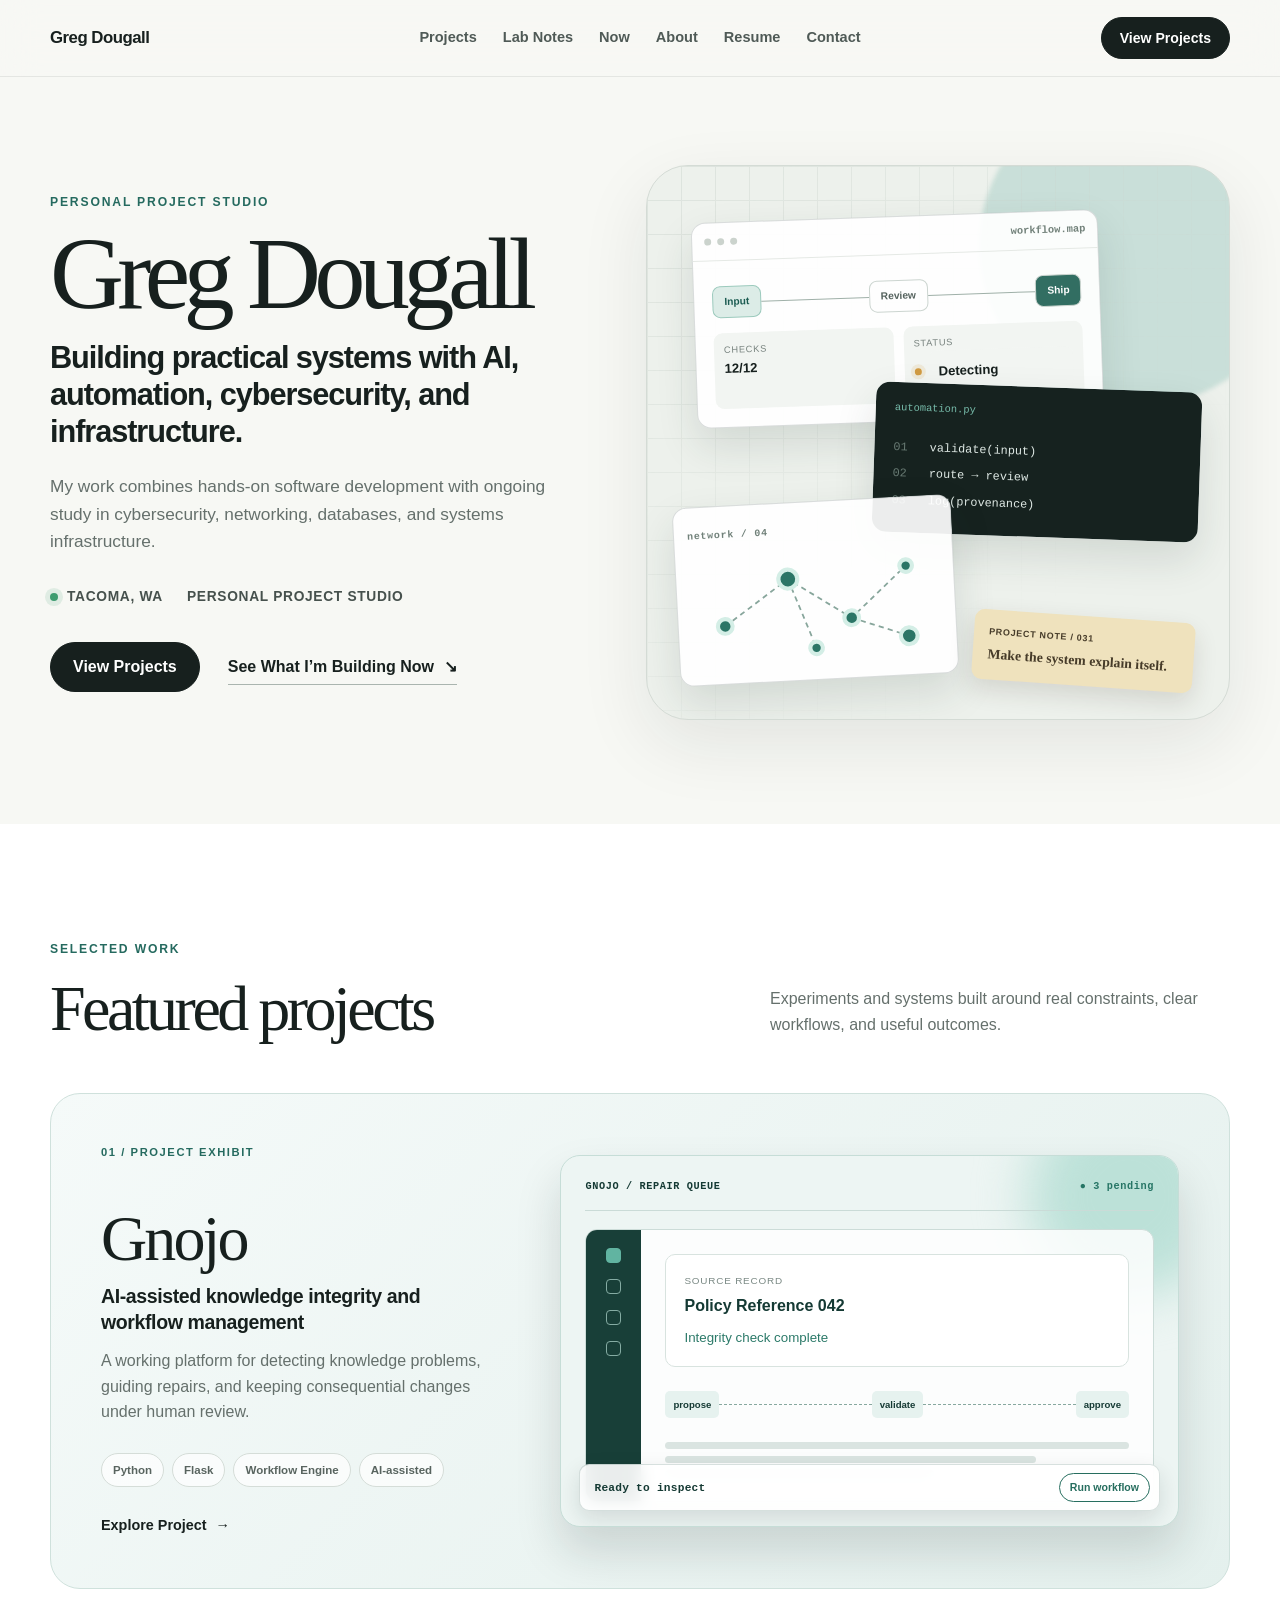
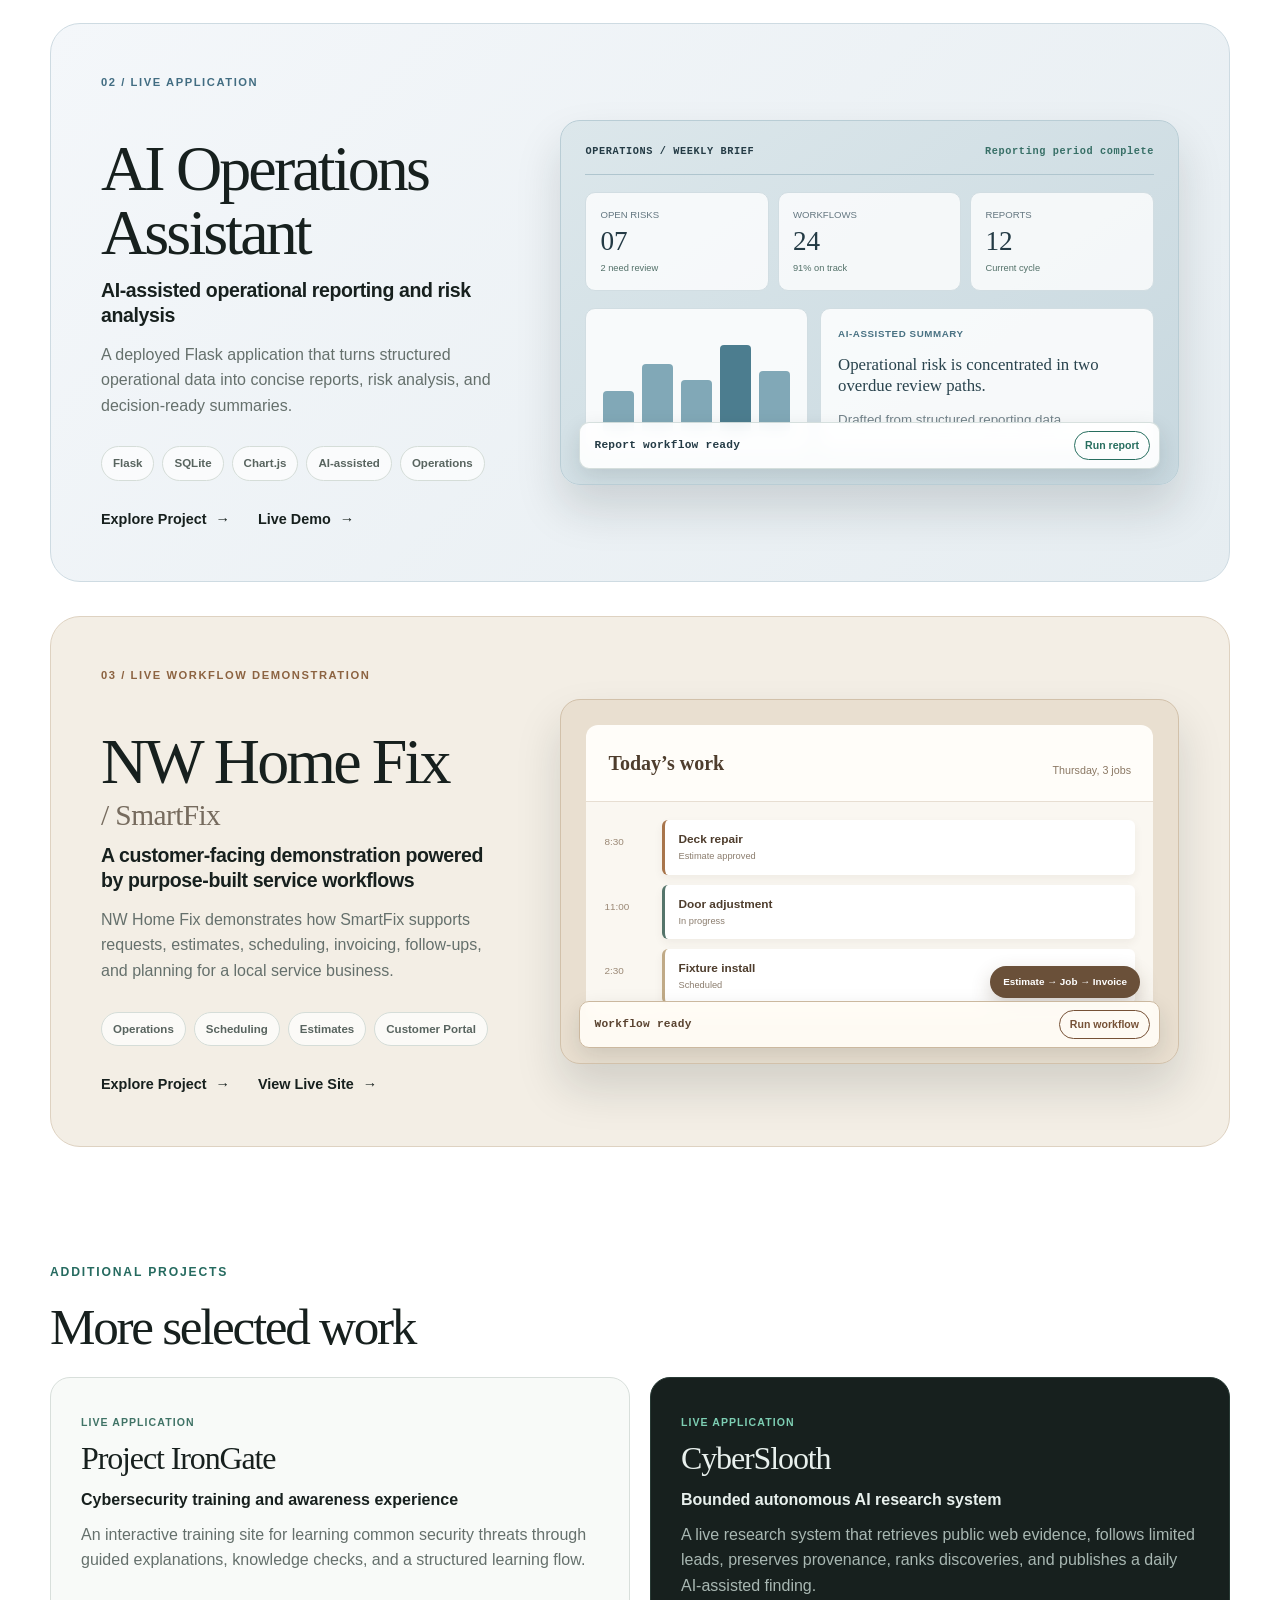
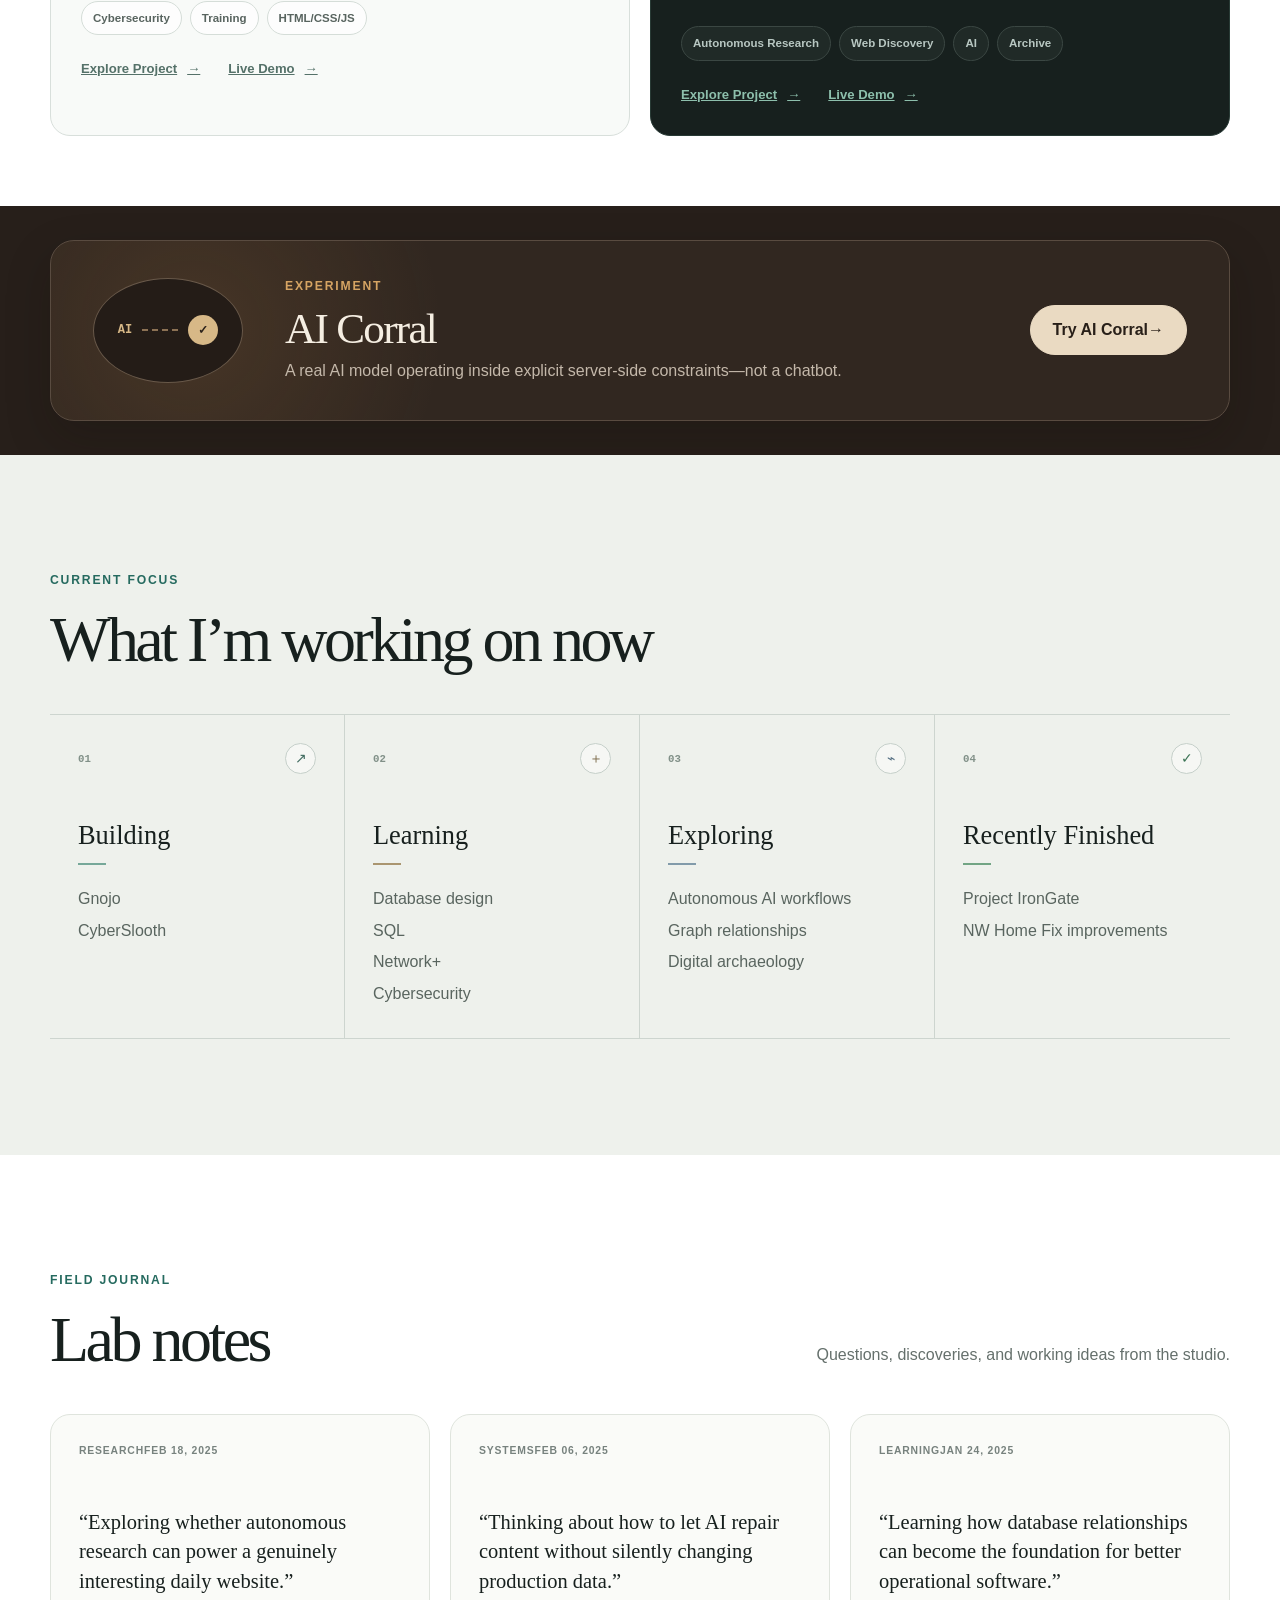
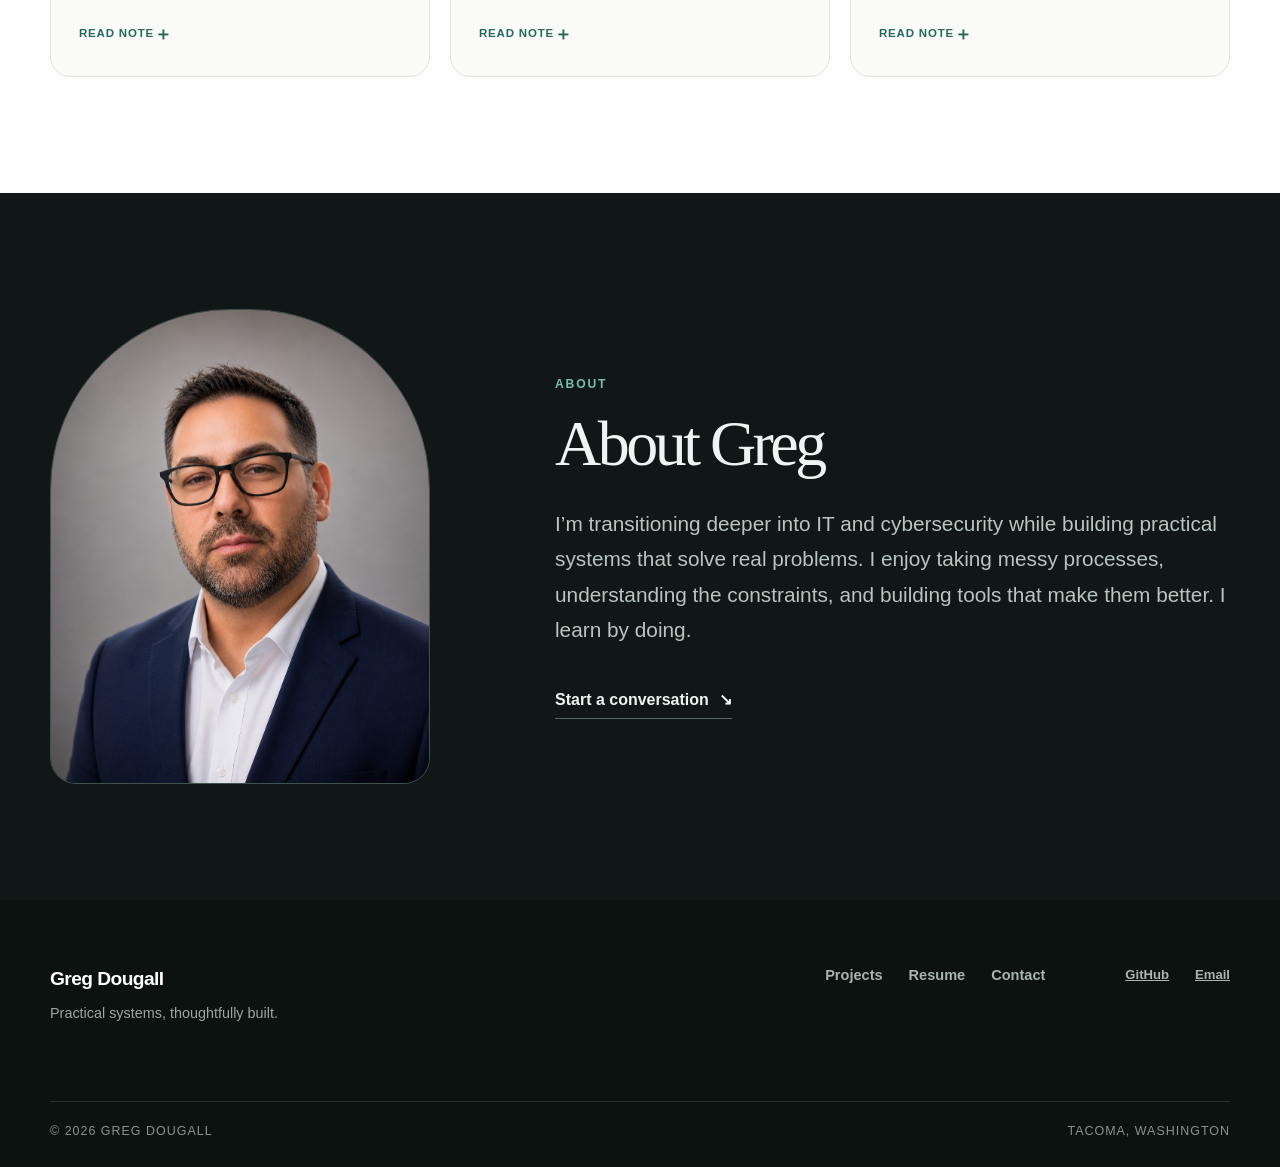
==== commit 9a52d1fe: "Polish portfolio homepage" ====
--- a/index.html
+++ b/index.html
@@ -36,13 +36,13 @@
           <p class="eyebrow">Personal project studio</p>
           <h1>Greg Dougall</h1>
           <p class="hero-statement">Building practical systems with AI, automation, cybersecurity, and infrastructure.</p>
-          <p class="hero-support">I build practical systems, explore AI-assisted workflows, and study cybersecurity, networking, databases, and automation.</p>
+          <p class="hero-support">My work combines hands-on software development with ongoing study in cybersecurity, networking, databases, and systems infrastructure.</p>
           <div class="hero-meta" aria-label="Location and focus">
             <span><span class="status-dot" aria-hidden="true"></span>Tacoma, WA</span>
             <span>Personal project studio</span>
           </div>
           <div class="hero-actions">
-            <a class="button" href="#projects">Explore Projects</a>
+            <a class="button" href="#projects">View Projects</a>
             <a class="text-link" href="#now">See What I’m Building Now <span aria-hidden="true">↘</span></a>
           </div>
         </div>
@@ -84,7 +84,7 @@
             <p class="project-subtitle">AI-assisted knowledge integrity and workflow management</p>
             <p>A working platform for detecting knowledge problems, guiding repairs, and keeping consequential changes under human review.</p>
             <ul class="tag-list" aria-label="Technologies"><li>Python</li><li>Flask</li><li>Workflow Engine</li><li>AI-assisted</li></ul>
-            <a class="project-link" href="/projects/gnojo">Explore Gnojo <span aria-hidden="true">→</span></a>
+            <a class="project-link" href="/projects/gnojo">Explore Project <span aria-hidden="true">→</span></a>
           </div>
           <div class="project-preview gnojo-preview" aria-label="Gnojo workflow interface preview" role="group">
             <div class="preview-top"><span>GNOJO / REPAIR QUEUE</span><b>● 3 pending</b></div>
@@ -122,10 +122,10 @@
 
         <article class="project-card project-smartfix" id="project-smartfix">
           <div class="project-copy">
-            <span class="project-index">03 / LIVE BUSINESS + WORKFLOW SOFTWARE</span>
+            <span class="project-index">03 / LIVE WORKFLOW DEMONSTRATION</span>
             <h3><a class="project-title-link" href="/projects/smartfix">NW Home Fix <span>/ SmartFix</span></a></h3>
-            <p class="project-subtitle">A live local business powered by purpose-built service workflows</p>
-            <p>A customer-facing service site backed by SmartFix, a workflow system for requests, estimates, scheduling, invoicing, follow-ups, and planning.</p>
+            <p class="project-subtitle">A customer-facing demonstration powered by purpose-built service workflows</p>
+            <p>NW Home Fix demonstrates how SmartFix supports requests, estimates, scheduling, invoicing, follow-ups, and planning for a local service business.</p>
             <ul class="tag-list" aria-label="Project focus"><li>Operations</li><li>Scheduling</li><li>Estimates</li><li>Customer Portal</li></ul>
             <div class="hero-actions">
               <a class="project-link" href="/projects/smartfix">Explore Project <span aria-hidden="true">→</span></a>
@@ -178,7 +178,7 @@
     <section class="corral-home-entry" aria-labelledby="corral-home-title">
       <div class="container corral-home-card">
         <div class="corral-home-mark" aria-hidden="true"><span>AI</span><i></i><strong>✓</strong></div>
-        <div><p class="eyebrow">Experiment</p><h2 id="corral-home-title">AI Corral</h2><p>Can you make the AI buck? A playful demonstration of deterministic guardrails controlling probabilistic AI output.</p></div>
+        <div><p class="eyebrow">Experiment</p><h2 id="corral-home-title">AI Corral</h2><p>A real AI model operating inside explicit server-side constraints—not a chatbot.</p></div>
         <a class="button" href="/projects/ai-corral">Try AI Corral <span aria-hidden="true">→</span></a>
       </div>
     </section>
@@ -218,7 +218,7 @@
     <div class="container footer-top">
       <div><a class="wordmark footer-wordmark" href="#top">Greg Dougall</a><p>Practical systems, thoughtfully built.</p></div>
       <nav aria-label="Footer navigation"><a href="#projects">Projects</a><a href="/resume">Resume</a><a href="/contact">Contact</a></nav>
-      <div class="social-placeholders" aria-label="Social links"><a href="https://github.com/grgdougall-crypto" target="_blank" rel="noopener noreferrer">GitHub <span class="sr-only">(opens in a new tab)</span></a><button type="button" disabled title="LinkedIn coming soon">LinkedIn <span class="sr-only">(coming soon)</span></button><a href="mailto:hello@gregdougall.com">Email</a></div>
+      <div class="social-placeholders" aria-label="Social links"><a href="https://github.com/grgdougall-crypto" target="_blank" rel="noopener noreferrer">GitHub <span class="sr-only">(opens in a new tab)</span></a><a href="mailto:hello@gregdougall.com">Email</a></div>
     </div>
     <div class="container footer-bottom"><span>© <span id="current-year">2025</span> Greg Dougall</span><span>Tacoma, Washington</span></div>
   </footer>
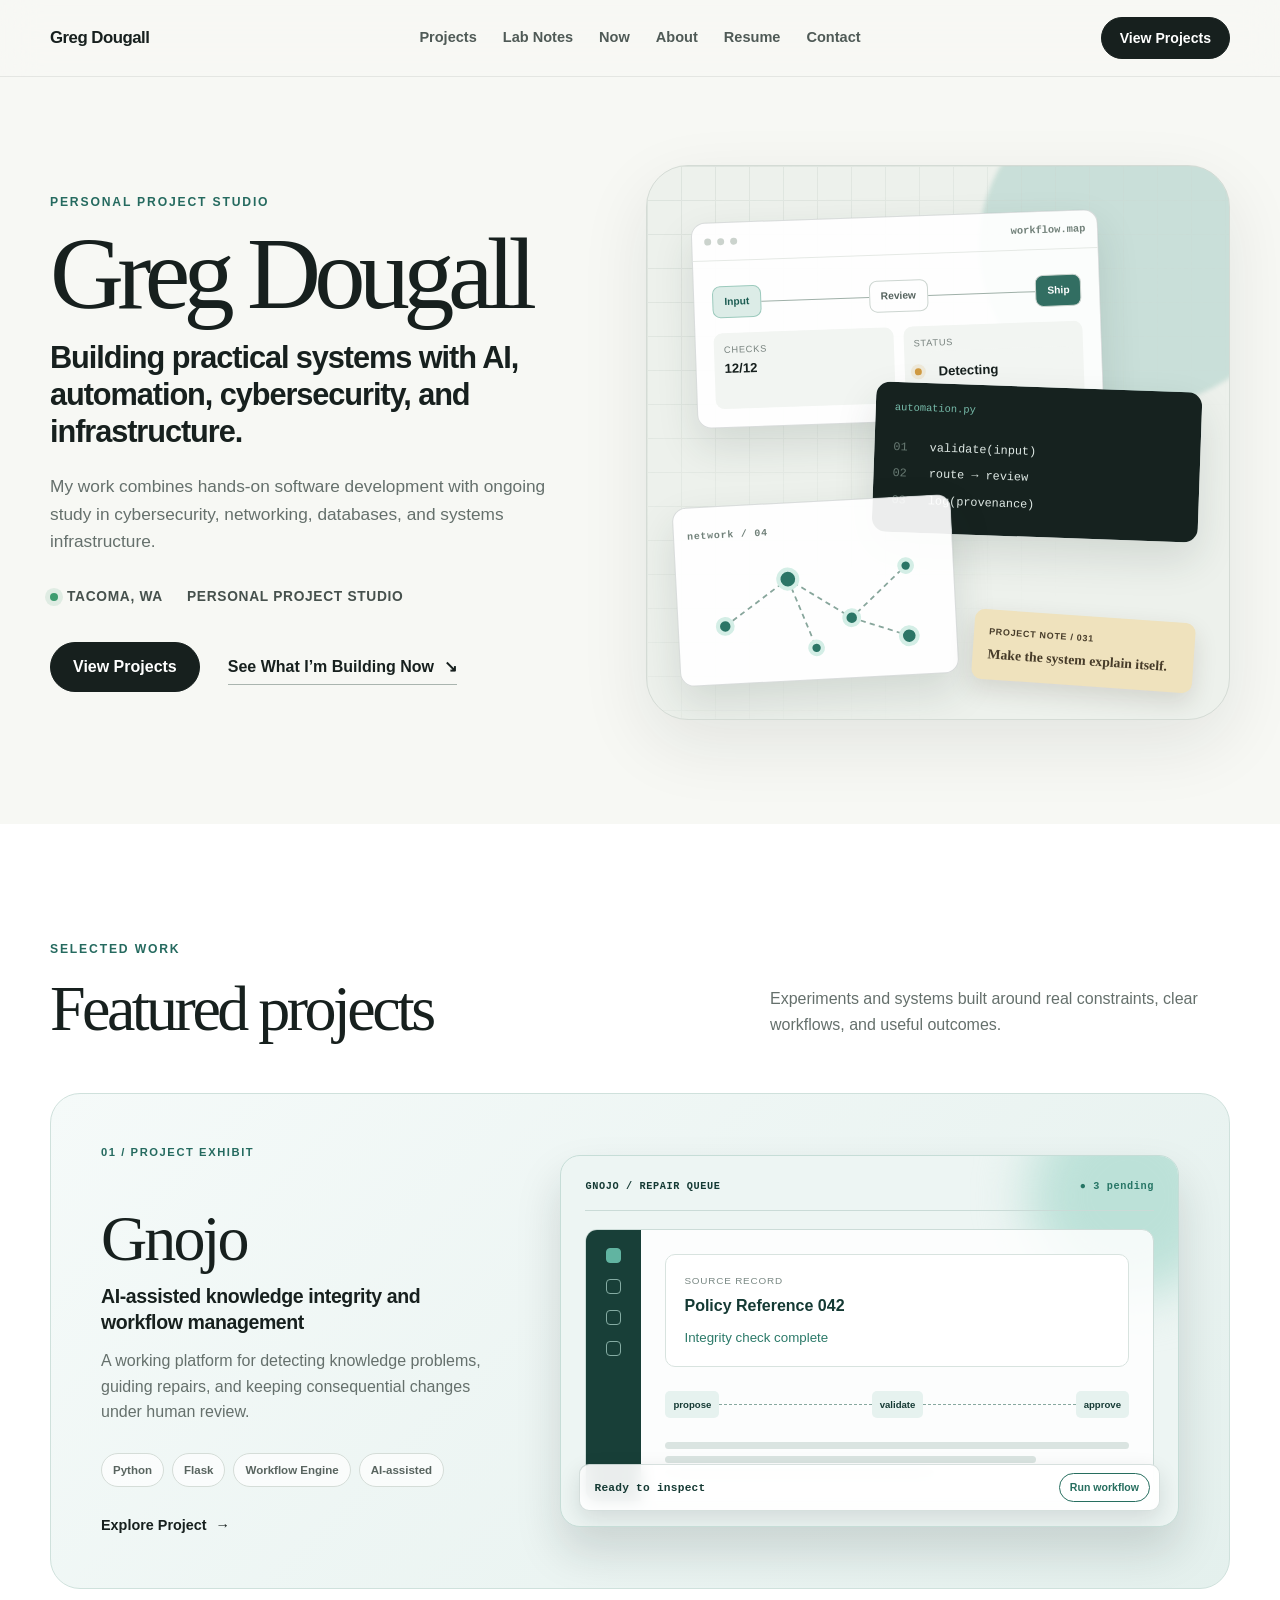
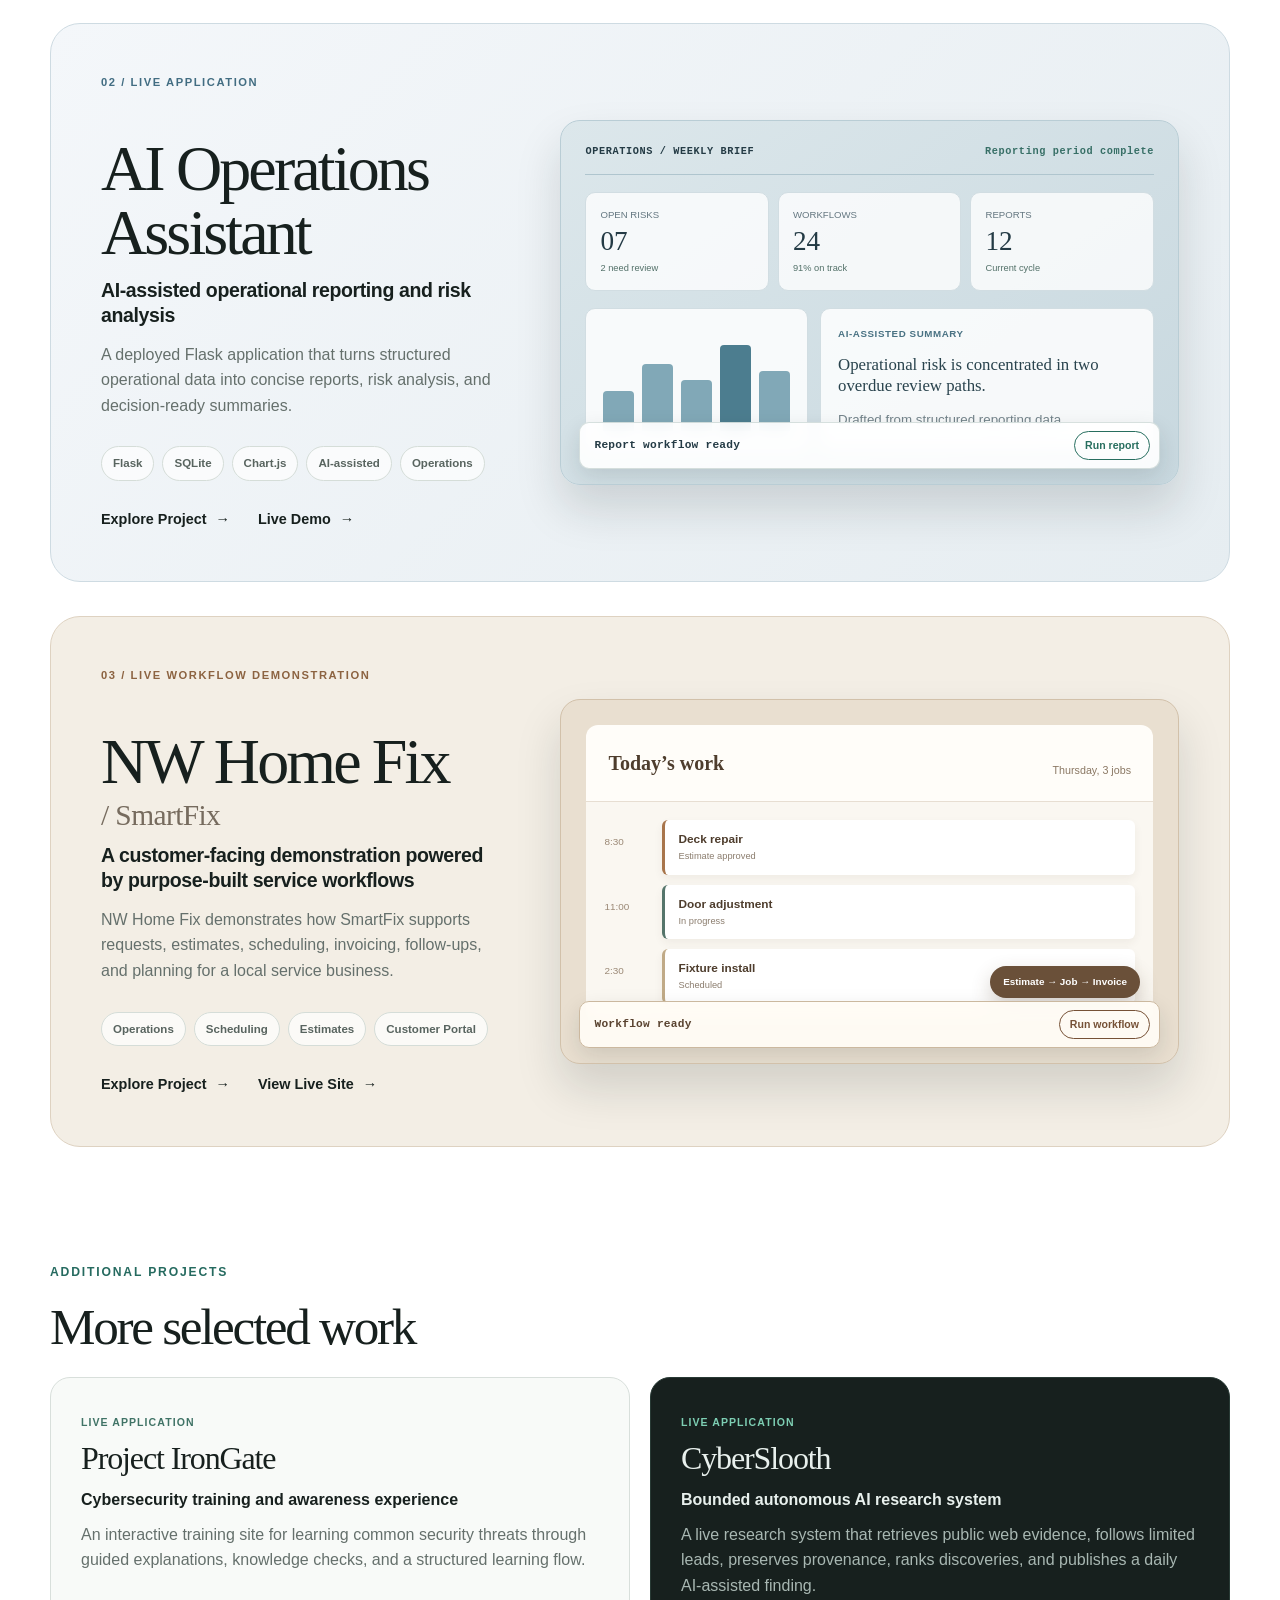
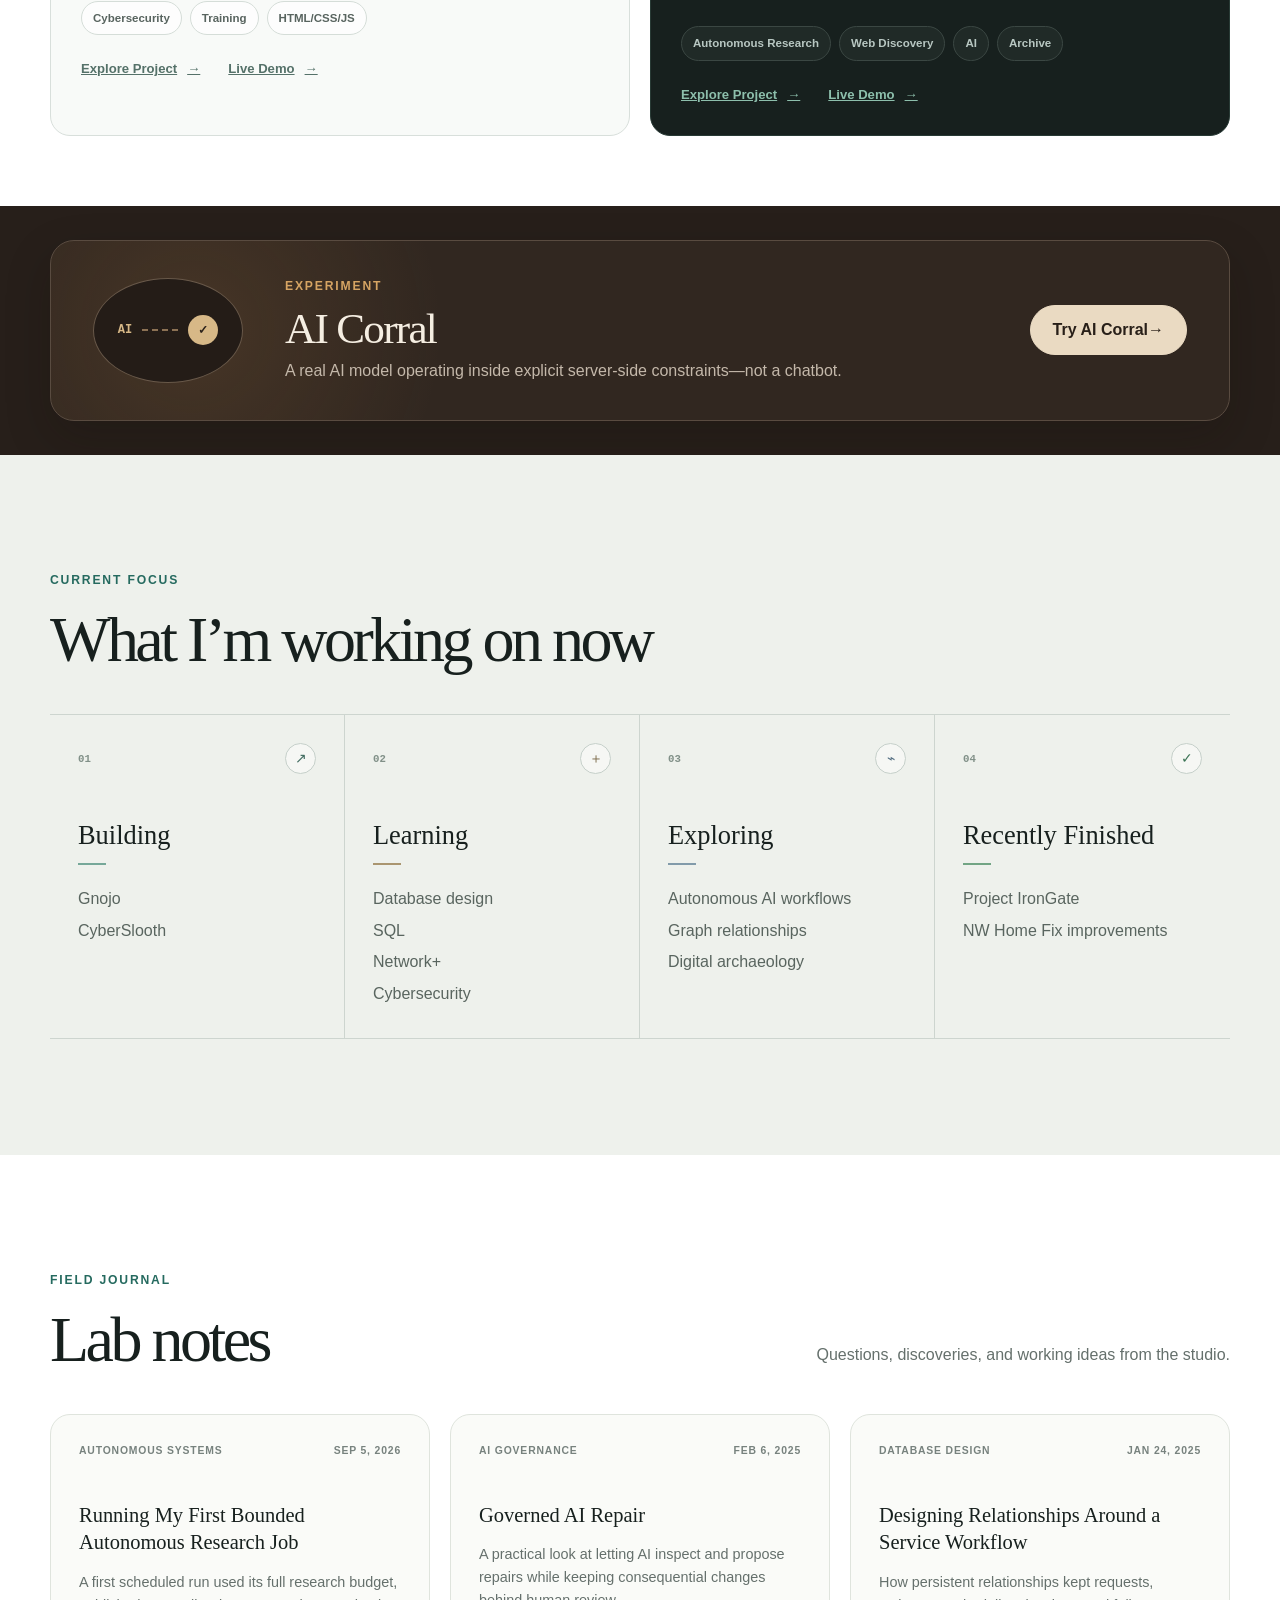
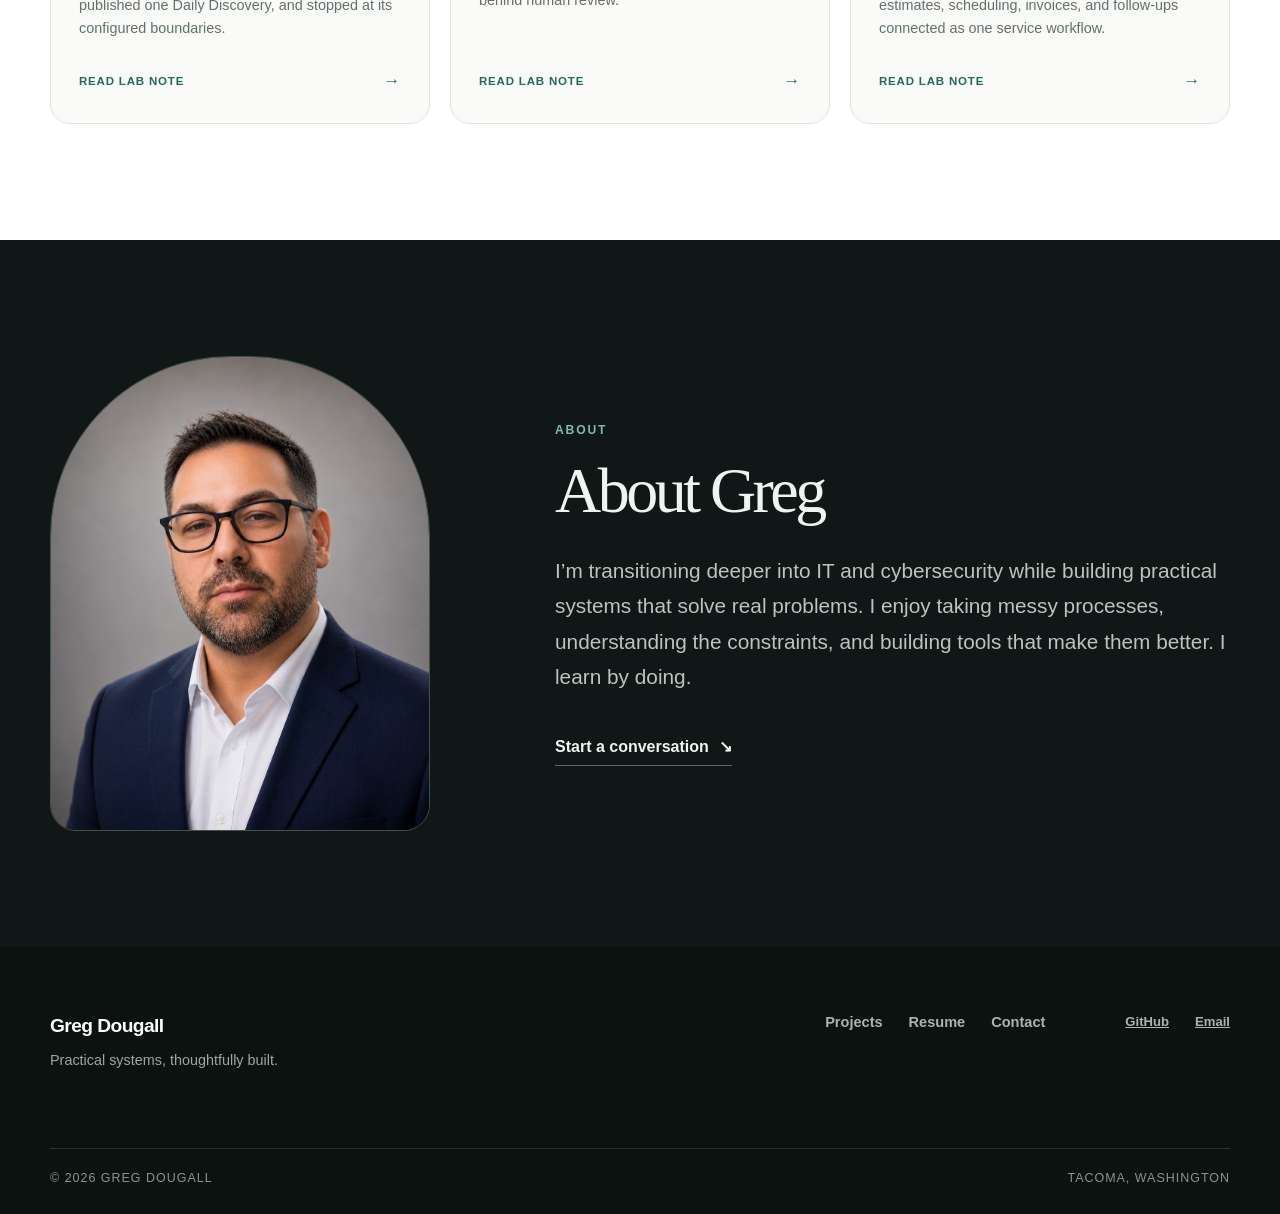
==== commit c0f993a8: "Add technical lab note pages" ====
--- a/index.html
+++ b/index.html
@@ -199,9 +199,9 @@
       <div class="container">
         <div class="section-heading compact"><div><p class="eyebrow">Field journal</p><h2>Lab notes</h2></div><p>Questions, discoveries, and working ideas from the studio.</p></div>
         <div class="notes-grid">
-          <article class="note-card"><button class="note-toggle" type="button" aria-expanded="false" aria-controls="note-detail-1"><span class="note-meta"><span>Research</span><time datetime="2025-02-18">Feb 18, 2025</time></span><span class="note-title">“Exploring whether autonomous research can power a genuinely interesting daily website.”</span><span class="note-control"><span>Read note</span><i aria-hidden="true">＋</i></span></button><div class="note-detail" id="note-detail-1" aria-hidden="true"><p>The interesting part is not simply finding old pages—it is building a repeatable process that can surface context, verify connections, and leave a useful trail for readers.</p></div></article>
-          <article class="note-card"><button class="note-toggle" type="button" aria-expanded="false" aria-controls="note-detail-2"><span class="note-meta"><span>Systems</span><time datetime="2025-02-06">Feb 06, 2025</time></span><span class="note-title">“Thinking about how to let AI repair content without silently changing production data.”</span><span class="note-control"><span>Read note</span><i aria-hidden="true">＋</i></span></button><div class="note-detail" id="note-detail-2" aria-hidden="true"><p>A useful repair workflow should show its source, proposed change, validation result, and approval state—making human judgment part of the system rather than an afterthought.</p></div></article>
-          <article class="note-card"><button class="note-toggle" type="button" aria-expanded="false" aria-controls="note-detail-3"><span class="note-meta"><span>Learning</span><time datetime="2025-01-24">Jan 24, 2025</time></span><span class="note-title">“Learning how database relationships can become the foundation for better operational software.”</span><span class="note-control"><span>Read note</span><i aria-hidden="true">＋</i></span></button><div class="note-detail" id="note-detail-3" aria-hidden="true"><p>When the relationships are modeled clearly, estimates, customers, jobs, and invoices stop behaving like separate documents and start working as one coherent system.</p></div></article>
+          <article class="note-card"><a class="note-card-link" href="/lab-notes/bounded-autonomous-research"><span class="note-meta"><span>Autonomous systems</span><time datetime="2026-09-05">Sep 5, 2026</time></span><span class="note-title">Running My First Bounded Autonomous Research Job</span><span class="note-teaser">A first scheduled run used its full research budget, published one Daily Discovery, and stopped at its configured boundaries.</span><span class="note-control">Read Lab Note <i aria-hidden="true">→</i></span></a></article>
+          <article class="note-card"><a class="note-card-link" href="/lab-notes/governed-ai-repair"><span class="note-meta"><span>AI governance</span><time datetime="2025-02-06">Feb 6, 2025</time></span><span class="note-title">Governed AI Repair</span><span class="note-teaser">A practical look at letting AI inspect and propose repairs while keeping consequential changes behind human review.</span><span class="note-control">Read Lab Note <i aria-hidden="true">→</i></span></a></article>
+          <article class="note-card"><a class="note-card-link" href="/lab-notes/service-workflow-relationships"><span class="note-meta"><span>Database design</span><time datetime="2025-01-24">Jan 24, 2025</time></span><span class="note-title">Designing Relationships Around a Service Workflow</span><span class="note-teaser">How persistent relationships kept requests, estimates, scheduling, invoices, and follow-ups connected as one service workflow.</span><span class="note-control">Read Lab Note <i aria-hidden="true">→</i></span></a></article>
         </div>
       </div>
     </section>
--- a/static/css/styles.css
+++ b/static/css/styles.css
@@ -206,17 +206,55 @@
 
 .notes-section { background: #fff; }
 .notes-grid { display: grid; grid-template-columns: repeat(3, 1fr); gap: 20px; }
-.note-card { position: relative; min-height: 260px; border: 1px solid var(--line); border-radius: var(--radius-md); background: #fafbf8; overflow: hidden; transition: transform .2s ease, box-shadow .2s ease, border-color .2s ease; }
+.note-card { position: relative; min-height: 310px; border: 1px solid var(--line); border-radius: var(--radius-md); background: #fafbf8; overflow: hidden; transition: transform .2s ease, box-shadow .2s ease, border-color .2s ease; }
 .note-card:hover, .note-card:focus-within { transform: translateY(-5px); border-color: #bdccc4; box-shadow: var(--shadow); }
-.note-toggle { width: 100%; min-height: 258px; display: flex; flex-direction: column; padding: 28px; border: 0; color: inherit; background: transparent; text-align: left; cursor: pointer; }
+.note-card-link { width: 100%; min-height: 308px; display: flex; flex-direction: column; padding: 28px; color: inherit; text-decoration: none; }
 .note-meta { display: flex; justify-content: space-between; color: #77827e; font-size: .65rem; font-weight: 750; letter-spacing: .08em; text-transform: uppercase; }
-.note-title { display: block; margin-top: 48px; font: 400 1.28rem/1.45 Georgia, serif; }
+.note-title { display: block; margin-top: 42px; font: 400 1.28rem/1.35 Georgia, serif; }
+.note-teaser { display: block; margin-top: 14px; color: var(--muted); font-size: .9rem; line-height: 1.6; }
 .note-control { display: flex; justify-content: space-between; align-items: center; margin-top: auto; padding-top: 22px; color: var(--accent); font-size: .72rem; font-weight: 800; text-transform: uppercase; letter-spacing: .07em; }
-.note-control i { font-style: normal; font-size: 1.15rem; transition: transform .25s ease; }
-.note-toggle[aria-expanded="true"] .note-control i { transform: rotate(45deg); }
-.note-detail { max-height: 0; opacity: 0; overflow: hidden; transition: max-height .35s ease, opacity .25s ease; }
-.note-detail p { margin: 0; padding: 0 28px 28px; color: var(--muted); font-size: .92rem; line-height: 1.65; }
-.note-card.is-expanded .note-detail { max-height: 220px; opacity: 1; }
+.note-control i { font-style: normal; font-size: 1.05rem; transition: transform .2s ease; }
+.note-card-link:hover .note-control i { transform: translateX(4px); }
+
+/* Lab note detail pages */
+.lab-note-page { background: #f6f7f3; }
+.lab-note-hero { padding: 86px 0 72px; color: #edf4f0; background: var(--dark); }
+.lab-note-hero-grid { display: grid; grid-template-columns: minmax(0, 1.45fr) minmax(280px, .55fr); gap: 90px; align-items: end; }
+.lab-note-heading .eyebrow { color: #78bea9; }
+.lab-note-heading h1 { max-width: 850px; margin: 12px 0 24px; font: 400 clamp(3.35rem, 7vw, 6.7rem)/.92 Georgia, serif; letter-spacing: -.06em; }
+.lab-note-heading > p:last-child { max-width: 700px; margin: 0; color: #bbc9c4; font-size: 1.2rem; line-height: 1.65; }
+.lab-note-meta { margin: 0; border-top: 1px solid #40504b; }
+.lab-note-meta div { padding: 15px 0; border-bottom: 1px solid #40504b; }
+.lab-note-meta dt { color: #7fa99c; font-size: .65rem; font-weight: 800; letter-spacing: .09em; text-transform: uppercase; }
+.lab-note-meta dd { margin: 5px 0 0; color: #dce6e2; font-size: .86rem; line-height: 1.45; }
+.lab-note-meta a { color: #a9d6c8; font-weight: 750; }
+.lab-note-content { padding: 88px 0 96px; }
+.lab-note-body { width: min(100%, 790px); margin: 0 auto; }
+.lab-note-section { display: grid; grid-template-columns: 46px minmax(0, 1fr); column-gap: 24px; padding: 0 0 62px; }
+.lab-note-section-number { grid-row: 1 / span 4; margin: 7px 0 0; color: #789087; font: 700 .68rem ui-monospace, monospace; letter-spacing: .08em; }
+.lab-note-section h2 { margin: 0 0 18px; font: 400 clamp(2rem, 4vw, 3rem)/1.08 Georgia, serif; letter-spacing: -.04em; }
+.lab-note-section > p:not(.lab-note-section-number) { grid-column: 2; margin: 0 0 17px; color: #53615b; font-size: 1.05rem; line-height: 1.78; }
+.lab-note-section > p:last-child { margin-bottom: 0; }
+.lab-note-evidence { margin: 6px 0 78px; overflow: hidden; border: 1px solid #cbd6d0; border-radius: 22px; background: #fff; box-shadow: 0 20px 48px rgba(25,42,36,.08); }
+.lab-note-evidence-header { display: flex; justify-content: space-between; gap: 20px; padding: 20px 24px; border-bottom: 1px solid #d7dfda; }
+.lab-note-evidence-header span { color: #6b7d75; font-size: .65rem; font-weight: 850; letter-spacing: .1em; text-transform: uppercase; }
+.lab-note-evidence-header strong { font: 400 1.1rem Georgia, serif; }
+.lab-note-evidence img { display: block; width: 100%; height: auto; }
+.lab-note-evidence figcaption { padding: 18px 24px 22px; color: #5c6a64; font-size: .86rem; line-height: 1.6; }
+.run-summary { display: grid; grid-template-columns: repeat(4, 1fr); margin: 0; }
+.run-summary div { min-width: 0; padding: 21px 18px; border-right: 1px solid #d7dfda; border-bottom: 1px solid #d7dfda; }
+.run-summary div:nth-child(4n) { border-right: 0; }
+.run-summary dt { color: #718079; font-size: .61rem; font-weight: 800; letter-spacing: .07em; text-transform: uppercase; }
+.run-summary dd { margin: 7px 0 0; overflow-wrap: anywhere; color: #28483f; font: 700 .76rem ui-monospace, monospace; }
+.lab-note-takeaway { padding: 38px 40px 42px; color: #eef4f1; border-radius: 22px; background: var(--dark); }
+.lab-note-takeaway .eyebrow { color: #78bea9; }
+.lab-note-takeaway h2 { margin: 9px 0 18px; font: 400 clamp(2rem, 4vw, 3rem)/1.05 Georgia, serif; letter-spacing: -.04em; }
+.lab-note-takeaway > p:last-child { margin: 0; color: #bbc9c4; font-size: 1.02rem; line-height: 1.75; }
+.lab-note-actions { padding: 74px 0; border-top: 1px solid var(--line); background: #fff; }
+.lab-note-actions .container { display: grid; grid-template-columns: 1fr auto; align-items: end; gap: 60px; }
+.lab-note-actions h2 { margin: 8px 0 12px; font: 400 clamp(2.3rem, 5vw, 4rem)/1 Georgia, serif; letter-spacing: -.045em; }
+.lab-note-actions p:not(.eyebrow) { margin: 0; color: var(--muted); }
+.lab-note-actions .container > div:last-child { display: flex; align-items: center; gap: 28px; }
 
 .js .reveal { opacity: 0; transform: translateY(14px); transition: opacity .55s ease, transform .55s ease; }
 .js .reveal.is-visible { opacity: 1; transform: none; }
@@ -262,6 +300,10 @@
   .now-grid article:nth-child(2) { border-right: 0; }.now-grid article:nth-child(-n+2) { border-bottom: 1px solid #cdd5cf; }
   .notes-grid { grid-template-columns: 1fr; }
   .note-card { min-height: 220px; }
+  .note-card-link { min-height: 218px; }
+  .lab-note-hero-grid { grid-template-columns: 1fr; gap: 52px; }
+  .lab-note-meta { max-width: 620px; }
+  .lab-note-actions .container { grid-template-columns: 1fr; align-items: start; gap: 38px; }
   .about-grid { gap: 55px; }
   .footer-top { grid-template-columns: 1fr auto; }.social-placeholders { grid-column: 1 / -1; }
 }
@@ -280,6 +322,21 @@
   .repair-main { padding: 16px; }.artifact-card { width: 80%; right: 18px; }.smartfix-preview { padding: 14px; }
   .ops-preview { padding:14px; }.ops-bar { align-items:flex-start;flex-direction:column;gap:5px; }.ops-metrics { grid-template-columns:1fr; }.ops-metrics div { display:grid;grid-template-columns:1fr auto;align-items:center; }.ops-metrics strong { grid-row:1/3;grid-column:2; }.ops-workspace { grid-template-columns:1fr; }.secondary-work-card { padding:24px 20px; }
   .now-grid { grid-template-columns: 1fr; }.now-grid article { min-height: auto; border-right: 0; border-bottom: 1px solid #cdd5cf; }.now-grid article:nth-child(3) { border-bottom: 1px solid #cdd5cf; }.now-grid h3 { margin-top: 25px; }
+  .note-meta { align-items: flex-start; flex-direction: column; gap: 6px; }
+  .note-title { margin-top: 28px; }
+  .lab-note-hero { padding: 62px 0 58px; }
+  .lab-note-heading h1 { font-size: clamp(3rem, 15vw, 4.6rem); overflow-wrap: anywhere; }
+  .lab-note-content { padding: 66px 0 72px; }
+  .lab-note-section { grid-template-columns: 1fr; padding-bottom: 52px; }
+  .lab-note-section-number { grid-row: auto; margin: 0 0 9px; }
+  .lab-note-section > p:not(.lab-note-section-number) { grid-column: 1; font-size: 1rem; }
+  .lab-note-evidence { margin-bottom: 62px; border-radius: 17px; }
+  .lab-note-evidence-header { align-items: flex-start; flex-direction: column; gap: 6px; }
+  .run-summary { grid-template-columns: repeat(2, minmax(0, 1fr)); }
+  .run-summary div:nth-child(4n) { border-right: 1px solid #d7dfda; }
+  .run-summary div:nth-child(2n) { border-right: 0; }
+  .lab-note-takeaway { padding: 30px 24px 34px; }
+  .lab-note-actions .container > div:last-child { align-items: flex-start; flex-direction: column; gap: 20px; }
   .about-grid { grid-template-columns: 1fr; gap: 45px; }.profile-photo { width: min(85%, 340px); }
   .about-copy p:not(.eyebrow) { font-size: 1.1rem; }
   .footer-top { grid-template-columns: 1fr; gap: 34px; }.site-footer nav { flex-wrap: wrap; }.social-placeholders { grid-column: auto; flex-wrap: wrap; }.footer-bottom { align-items: flex-start; flex-direction: column; gap: 6px; }
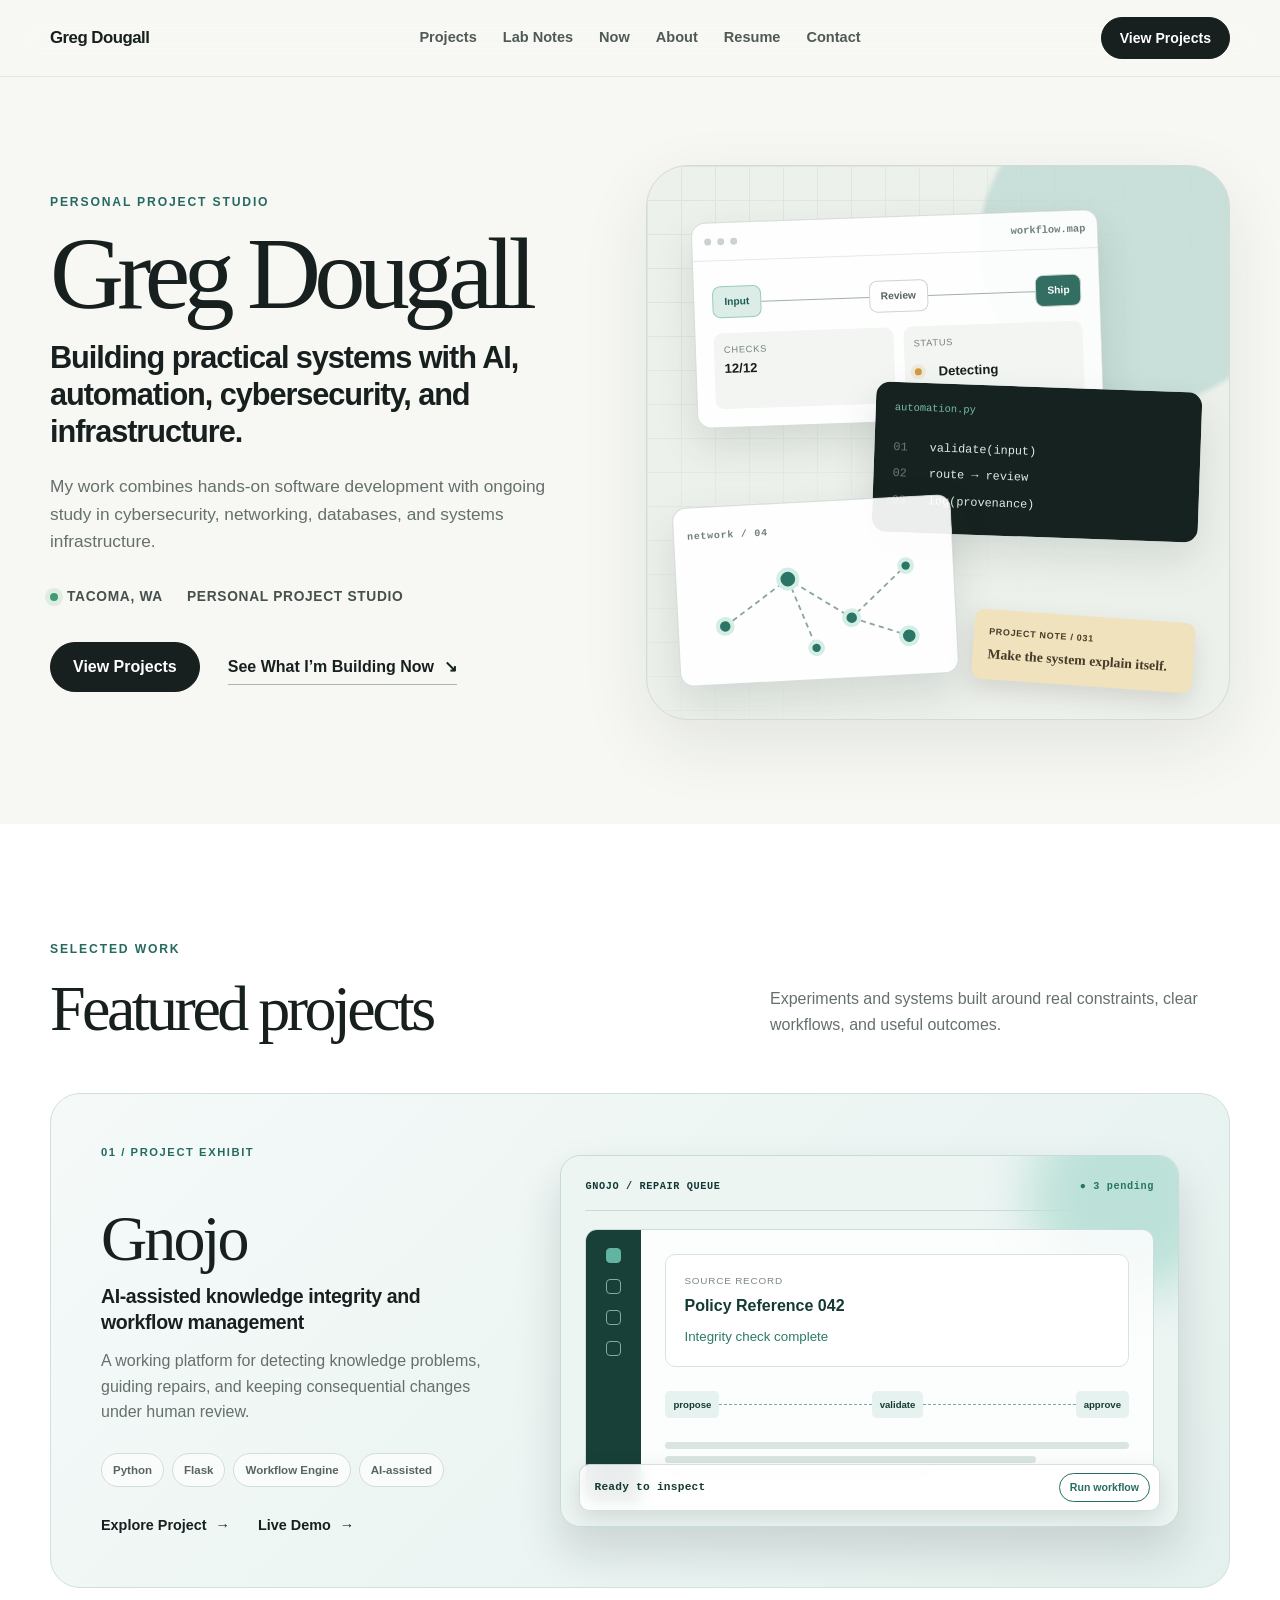
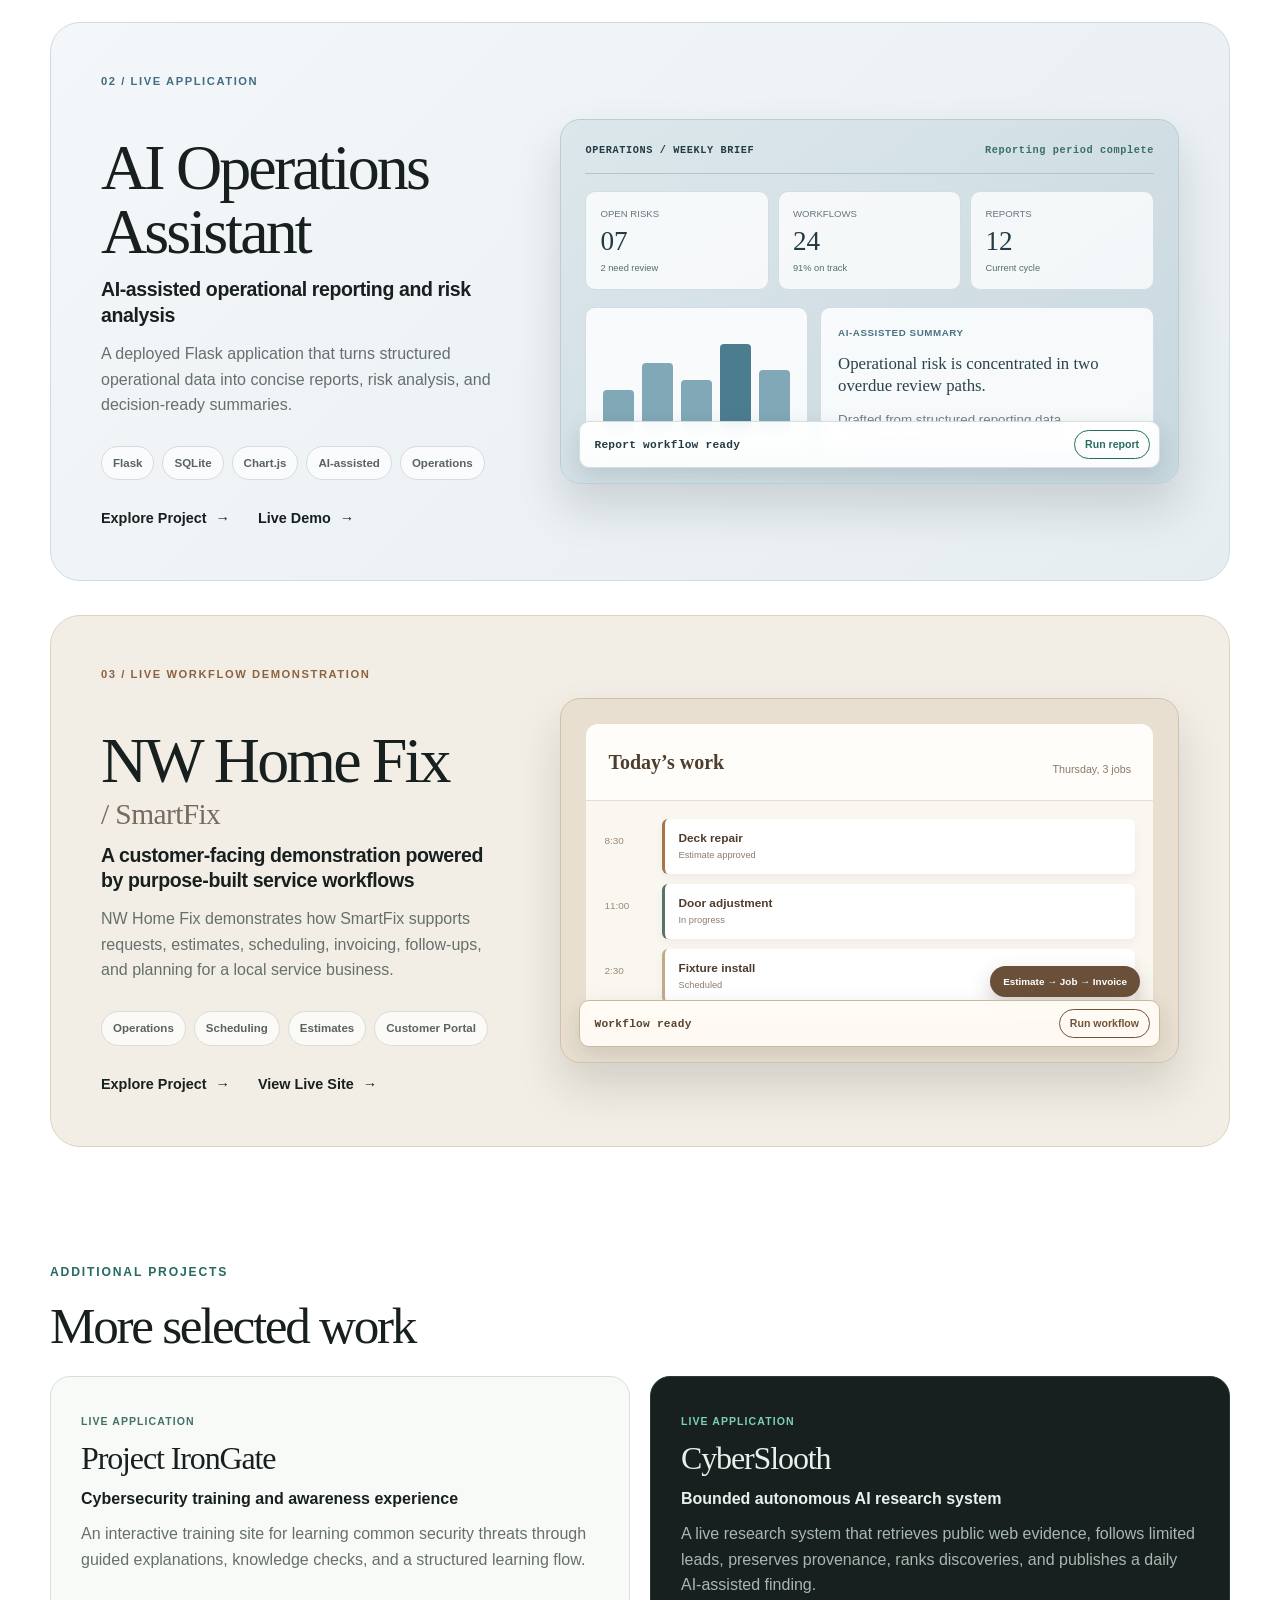
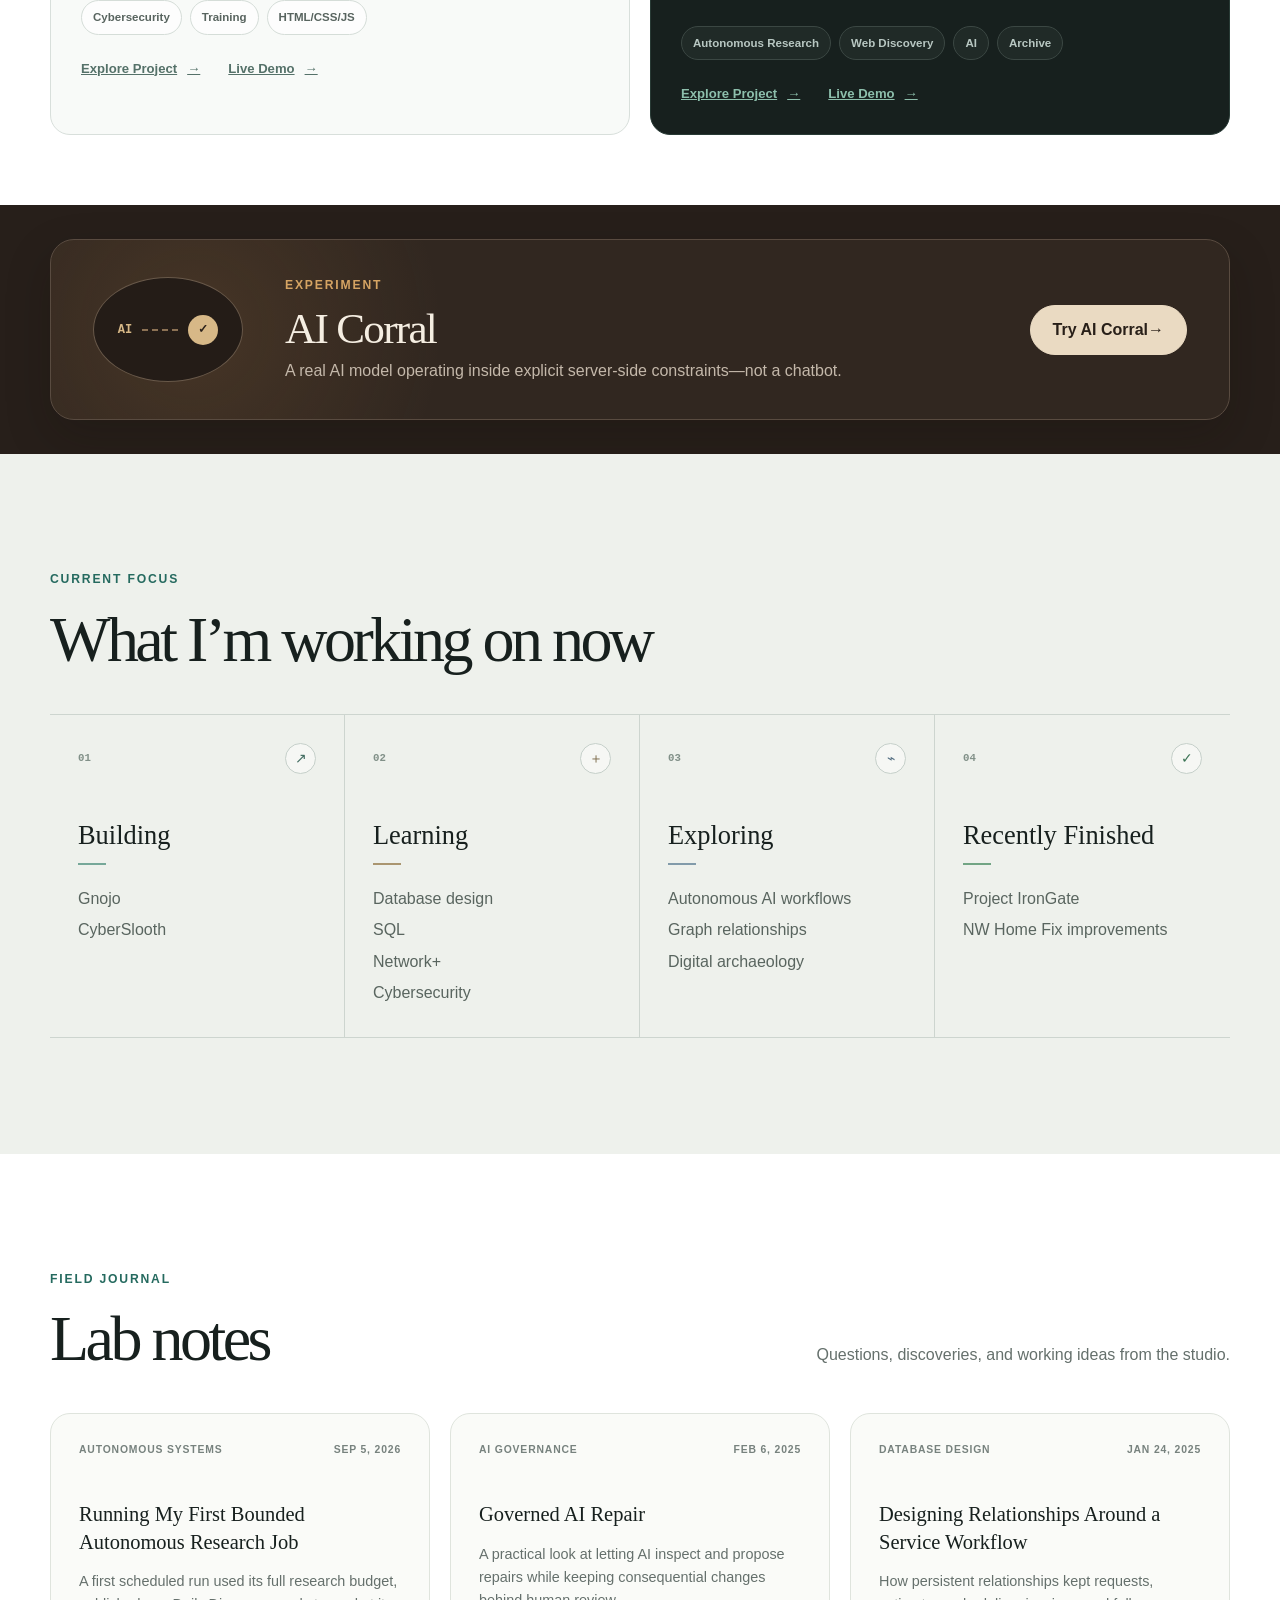
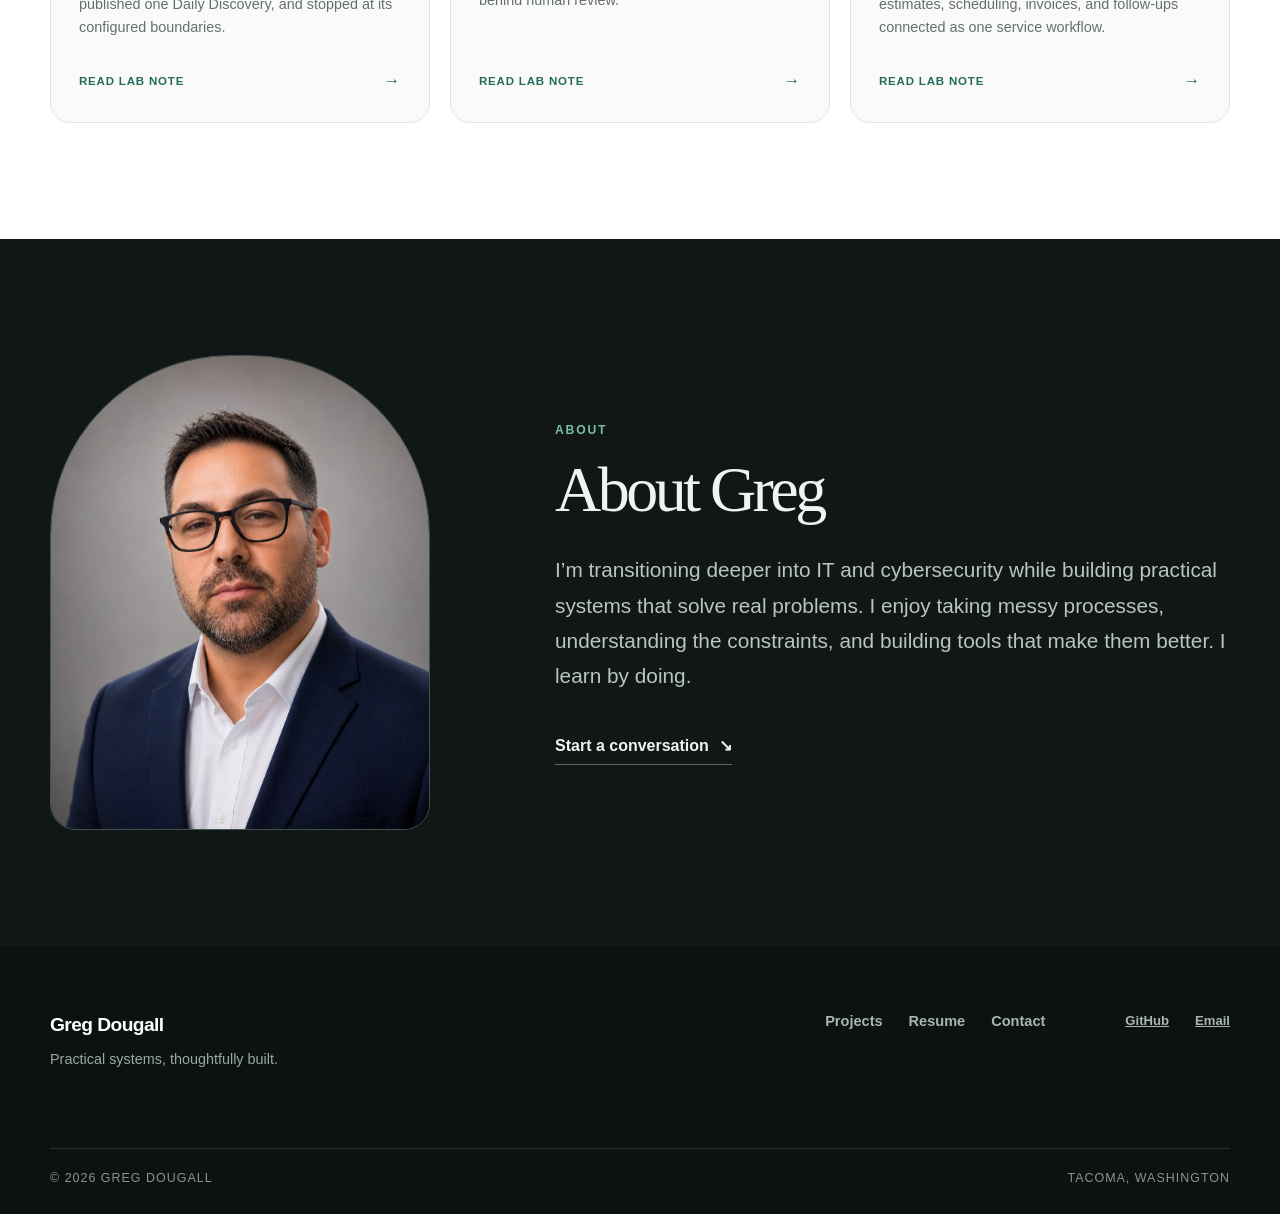
==== commit e2c10302: "feat(portfolio): add Gnojo live demo links" ====
--- a/index.html
+++ b/index.html
@@ -3,8 +3,51 @@
 <head>
   <meta charset="utf-8">
   <meta name="viewport" content="width=device-width, initial-scale=1">
+  <link rel="icon" href="/static/icons/favicon.ico" sizes="any">
+  <link rel="icon" type="image/png" sizes="32x32" href="/static/icons/favicon-32x32.png">
+  <link rel="apple-touch-icon" href="/static/icons/apple-touch-icon.png">
   <meta name="description" content="Greg Dougall builds practical systems with AI, automation, cybersecurity, and infrastructure.">
-  <title>Greg Dougall — Personal Project Studio</title>
+  <title>Greg Dougall | AI, Cybersecurity &amp; Systems Projects</title>
+  <link rel="canonical" href="https://gregdougall.com/">
+  <meta property="og:title" content="Greg Dougall | AI, Cybersecurity &amp; Systems Projects">
+  <meta property="og:description" content="Greg Dougall builds practical systems with AI, automation, cybersecurity, and infrastructure.">
+  <meta property="og:url" content="https://gregdougall.com/">
+  <meta property="og:type" content="website">
+  <meta property="og:image" content="https://gregdougall.com/static/Images/profile/headshot-github.jpg">
+  <meta name="twitter:card" content="summary_large_image">
+  <meta name="twitter:title" content="Greg Dougall | AI, Cybersecurity &amp; Systems Projects">
+  <meta name="twitter:description" content="Greg Dougall builds practical systems with AI, automation, cybersecurity, and infrastructure.">
+  <meta name="twitter:image" content="https://gregdougall.com/static/Images/profile/headshot-github.jpg">
+  <script type="application/ld+json">
+  {
+    "@context": "https://schema.org",
+    "@graph": [
+      {
+        "@type": "Person",
+        "@id": "https://gregdougall.com/#person",
+        "name": "Greg Dougall",
+        "url": "https://gregdougall.com/",
+        "homeLocation": {
+          "@type": "Place",
+          "name": "Tacoma, Washington, USA"
+        },
+        "description": "Greg Dougall builds practical systems with AI, automation, cybersecurity, and infrastructure.",
+        "sameAs": [
+          "https://github.com/grgdougall-crypto"
+        ]
+      },
+      {
+        "@type": "WebSite",
+        "@id": "https://gregdougall.com/#website",
+        "name": "Greg Dougall",
+        "url": "https://gregdougall.com/",
+        "publisher": {
+          "@id": "https://gregdougall.com/#person"
+        }
+      }
+    ]
+  }
+  </script>
   <link rel="stylesheet" href="static/css/styles.css">
 </head>
 <body>
@@ -84,7 +127,10 @@
             <p class="project-subtitle">AI-assisted knowledge integrity and workflow management</p>
             <p>A working platform for detecting knowledge problems, guiding repairs, and keeping consequential changes under human review.</p>
             <ul class="tag-list" aria-label="Technologies"><li>Python</li><li>Flask</li><li>Workflow Engine</li><li>AI-assisted</li></ul>
-            <a class="project-link" href="/projects/gnojo">Explore Project <span aria-hidden="true">→</span></a>
+            <div class="hero-actions">
+              <a class="project-link" href="/projects/gnojo">Explore Project <span aria-hidden="true">→</span></a>
+              <a class="project-link" href="https://gnojoworkflows.com" target="_blank" rel="noopener noreferrer" aria-label="Open the live Gnojo application in a new tab">Live Demo <span aria-hidden="true">→</span></a>
+            </div>
           </div>
           <div class="project-preview gnojo-preview" aria-label="Gnojo workflow interface preview" role="group">
             <div class="preview-top"><span>GNOJO / REPAIR QUEUE</span><b>● 3 pending</b></div>
@@ -208,7 +254,7 @@
 
     <section class="section about-section" id="about">
       <div class="container about-grid">
-        <img class="profile-photo" src="/static/Images/profile/headshot-github.jpg" alt="Greg Dougall" width="1254" height="1254">
+        <img class="profile-photo" src="/static/Images/profile/headshot-github.jpg" alt="Greg Dougall" width="1254" height="1254" loading="lazy">
         <div class="about-copy"><p class="eyebrow">About</p><h2>About Greg</h2><p>I’m transitioning deeper into IT and cybersecurity while building practical systems that solve real problems. I enjoy taking messy processes, understanding the constraints, and building tools that make them better. I learn by doing.</p><a class="text-link" href="/contact">Start a conversation <span aria-hidden="true">↘</span></a></div>
       </div>
     </section>
--- a/static/css/styles.css
+++ b/static/css/styles.css
@@ -397,6 +397,7 @@
 .exhibit-subtitle { max-width: 760px; margin-bottom: 22px; font-size: clamp(1.6rem, 3vw, 2.55rem); font-weight: 680; line-height: 1.16; letter-spacing: -.04em; }
 .exhibit-intro { max-width: 710px; margin-bottom: 34px; color: var(--muted); font-size: 1.08rem; }
 .exhibit-hero .button { gap: 12px; }
+.gnojo-page .exhibit-hero-actions { display: flex; flex-wrap: wrap; align-items: center; gap: 24px; }
 .project-facts { padding: 28px; border: 1px solid #c8dad4; border-radius: 24px; background: rgba(255,255,255,.62); box-shadow: 0 20px 50px rgba(30,58,50,.09); }
 .active-status { display: flex; align-items: center; gap: 10px; padding-bottom: 20px; border-bottom: 1px solid #d6e1dd; color: #286a5d; font-size: .74rem; font-weight: 850; letter-spacing: .1em; text-transform: uppercase; }
 .active-status span { width: 8px; height: 8px; border-radius: 50%; background: #3c9b72; box-shadow: 0 0 0 5px rgba(60,155,114,.13); }
@@ -408,6 +409,11 @@
 .status-callout p { margin: 0; color: #b7cac4; }.status-label { font-size: .75rem; font-weight: 850; letter-spacing: .08em; text-transform: uppercase; }
 .narrow-container { width: min(calc(100% - 40px), 1040px); }
 .exhibit-section { background: #fff; }
+.gnojo-product-section { background: #fff; }
+.gnojo-product-grid { display: grid; grid-template-columns: repeat(3, 1fr); gap: 16px; }
+.gnojo-product-step { min-width: 0; padding: 30px; border: 1px solid #d2ded9; border-radius: 20px; background: #f7faf8; }
+.gnojo-product-step > span { display: grid; width: 35px; height: 35px; place-items: center; margin-bottom: 34px; border: 1px solid #9fbbb2; border-radius: 50%; color: #276e5f; font: 800 .68rem ui-monospace, monospace; }
+.gnojo-product-step .eyebrow { margin-bottom: 8px; }.gnojo-product-step h3 { margin: 0 0 14px; font: 400 1.75rem/1.1 Georgia, serif; }.gnojo-product-step > p:last-child { margin: 0; color: var(--muted); font-size: .9rem; }
 .exhibit-heading { max-width: 760px; margin-bottom: 46px; }
 .exhibit-heading h2, .ideas-grid h2, .deeper-panel h2 { margin-bottom: 20px; font: 400 clamp(2.7rem, 5vw, 4.8rem)/1 Georgia, serif; letter-spacing: -.055em; }
 .exhibit-heading > p:last-child, .split-heading > p { color: var(--muted); font-size: 1.03rem; }
@@ -450,10 +456,14 @@
 .timeline-tabs { display: grid; grid-template-columns: repeat(7, 1fr); gap: 0; border-bottom: 1px solid #bccbc5; }.timeline-tabs button { position: relative; border: 0; border-radius: 0; background: none; white-space: normal; min-height: 76px; }.timeline-tabs button::after { content: ""; position: absolute; left: calc(50% - 5px); bottom: -6px; width: 11px; height: 11px; border: 2px solid #8aa097; border-radius: 50%; background: #f3f5f1; }.timeline-tabs button[aria-selected="true"] { color: #276e5f; background: rgba(255,255,255,.5); }.timeline-tabs button[aria-selected="true"]::after { border-color: #276e5f; background: #276e5f; }
 .visuals-section { background: #fff; }
 .project-visual-grid { display: grid; grid-template-columns: repeat(3, 1fr); gap: 18px; }
+.gnojo-walkthrough-section { background: #edf3f0; }
+.gnojo-product-visuals { grid-template-columns: repeat(2, minmax(0, 1fr)); }
+.gnojo-product-visuals .screenshot-card { background: #fff; }
 .screenshot-card { min-width: 0; border: 1px solid #d6dfdb; border-radius: 18px; background: #f7f9f7; box-shadow: 0 15px 36px rgba(31,49,44,.07); overflow: hidden; transition: transform .25s ease, box-shadow .25s ease, border-color .25s ease; }
 .screenshot-card:hover, .screenshot-card:focus-within { transform: translateY(-4px); border-color: #adc7be; box-shadow: 0 22px 44px rgba(31,49,44,.12); }
 .screenshot-trigger { width: 100%; height: 100%; display: flex; flex-direction: column; padding: 0; border: 0; color: inherit; background: transparent; text-align: left; cursor: zoom-in; }
 .screenshot-frame { position: relative; aspect-ratio: 16 / 10; display: block; overflow: hidden; background: #dfe8e4; border-bottom: 1px solid #d6dfdb; }
+.screenshot-frame picture { display: contents; }
 .screenshot-frame::after { content: ""; position: absolute; inset: 0; border: 1px solid rgba(255,255,255,.34); pointer-events: none; }
 .screenshot-frame img { width: 100%; height: 100%; display: block; object-fit: cover; object-position: top center; transition: transform .35s ease; }
 .screenshot-trigger:hover .screenshot-frame img, .screenshot-trigger:focus-visible .screenshot-frame img { transform: scale(1.018); }
@@ -473,6 +483,16 @@
 .image-lightbox h2 { margin: 7px 0 8px; font: 400 clamp(1.65rem, 3vw, 2.6rem)/1.1 Georgia, serif; letter-spacing: -.035em; }
 .image-lightbox figcaption p { max-width: 850px; margin: 0; color: var(--muted); }
 body.lightbox-open { overflow: hidden; }
+.gnojo-governance-section { color: #e7f0ed; background: #122a24; }
+.gnojo-governance-section .eyebrow { color: #78baa7; }.gnojo-governance-section .exhibit-heading h2 { color: #f4f8f6; }.gnojo-governance-section .split-heading > p { color: #afc0ba; }
+.gnojo-governance-grid { display: grid; grid-template-columns: repeat(5, minmax(0, 1fr)); border: 1px solid #365048; border-radius: 22px; overflow: hidden; }
+.gnojo-governance-grid article { min-width: 0; padding: 26px 22px; border-right: 1px solid #365048; background: rgba(255,255,255,.025); }.gnojo-governance-grid article:last-child { border-right: 0; }
+.gnojo-governance-grid span, .gnojo-engineering-grid span, .gnojo-fail-closed > span { color: #77b9a6; font: 800 .65rem ui-monospace, monospace; letter-spacing: .09em; text-transform: uppercase; }.gnojo-governance-grid h3 { margin: 28px 0 12px; color: #edf5f2; font: 400 1.32rem/1.15 Georgia, serif; }.gnojo-governance-grid p { margin: 0; color: #aebfba; font-size: .82rem; }
+.gnojo-fail-closed { display: grid; grid-template-columns: .35fr 1.65fr; gap: 42px; margin-top: 20px; padding: 30px; border: 1px solid #426258; border-radius: 18px; background: #18362e; }.gnojo-fail-closed h3 { margin: 0 0 10px; color: #fff; font: 400 1.65rem/1.15 Georgia, serif; }.gnojo-fail-closed p { max-width: 850px; margin: 0; color: #b8c9c3; }
+.gnojo-engineering-section { background: #fff; }
+.gnojo-engineering-grid { display: grid; grid-template-columns: repeat(4, minmax(0, 1fr)); border-top: 1px solid #ccd8d3; border-bottom: 1px solid #ccd8d3; }
+.gnojo-engineering-grid article { min-width: 0; padding: 28px 24px; border-right: 1px solid #d9e1dd; }.gnojo-engineering-grid article:last-child { border-right: 0; }.gnojo-engineering-grid span { color: #307866; }.gnojo-engineering-grid h3 { margin: 24px 0 10px; font: 400 1.35rem/1.15 Georgia, serif; }.gnojo-engineering-grid p { margin: 0; color: var(--muted); font-size: .84rem; }
+.gnojo-secondary-visuals { margin-top: 88px; padding-top: 76px; border-top: 1px solid #d6dfdb; }
 .ideas-section { color: #ecf3f0; background: #11211d; }.ideas-grid { display: grid; grid-template-columns: .8fr 1.2fr; gap: 90px; }.ideas-grid .eyebrow { color: #77b9a6; }.ideas-list { margin: 0; padding: 0; list-style: none; }.ideas-list li { display: grid; grid-template-columns: 45px 1fr; padding: 17px 0; border-bottom: 1px solid #304039; color: #bbc9c4; font-size: 1.02rem; }.ideas-list span { color: #668079; font: 700 .65rem ui-monospace, monospace; }
 .deeper-section { background: #e8f0ed; }.deeper-panel { display: grid; grid-template-columns: 1fr 1fr; gap: 75px; align-items: center; padding: 52px; border: 1px solid #c6d8d2; border-radius: 28px; background: rgba(255,255,255,.72); }.deeper-panel p { color: var(--muted); }.deeper-actions { display: grid; gap: 10px; }.placeholder-action { display: flex; justify-content: space-between; align-items: center; min-height: 52px; padding: 0 18px; border: 1px solid #cad5d0; border-radius: 12px; color: #78847f; background: #f4f6f3; font-weight: 700; text-align: left; }.placeholder-action small { padding: 4px 7px; border-radius: 999px; background: #e3e8e5; text-transform: uppercase; }.deeper-actions .button { margin-top: 8px; }
 .gnojo-page .site-footer { padding-top: 24px; }.gnojo-page .site-footer .footer-bottom { margin-top: 0; }.gnojo-page .site-footer a { color: #abb9b4; text-decoration: none; }
@@ -616,14 +636,14 @@
 @keyframes gentle-in { from { opacity: 0; transform: translateY(8px); } }
 
 @media (max-width: 980px) {
-  .exhibit-hero-grid, .ideas-grid { grid-template-columns: 1fr; gap: 48px; }.project-facts { max-width: 660px; }.status-callout { grid-template-columns: 1fr; gap: 8px; }.split-heading { grid-template-columns: 1fr; gap: 12px; }.knowledge-record dl { grid-template-columns: repeat(2, 1fr); }.boundary-panel { grid-template-columns: 1fr 1fr; }.approval-gate { grid-column: 1 / -1; grid-row: 2; }.timeline-tabs { grid-template-columns: repeat(4, 1fr); row-gap: 14px; border-bottom: 0; }.timeline-tabs button { border-bottom: 1px solid #bccbc5; }.project-visual-grid { grid-template-columns: 1fr; }.screenshot-card { max-width: 760px; }
+  .exhibit-hero-grid, .ideas-grid { grid-template-columns: 1fr; gap: 48px; }.project-facts { max-width: 660px; }.status-callout { grid-template-columns: 1fr; gap: 8px; }.split-heading { grid-template-columns: 1fr; gap: 12px; }.gnojo-product-grid { grid-template-columns: 1fr; }.gnojo-product-step { max-width: 760px; }.gnojo-governance-grid, .gnojo-engineering-grid { grid-template-columns: repeat(2, 1fr); }.gnojo-governance-grid article, .gnojo-engineering-grid article { border-right: 1px solid #365048; border-bottom: 1px solid #365048; }.gnojo-governance-grid article:nth-child(even), .gnojo-engineering-grid article:nth-child(even) { border-right: 0; }.gnojo-governance-grid article:last-child { border-bottom: 0; }.gnojo-engineering-grid article { border-color: #d9e1dd; }.gnojo-engineering-grid article:nth-last-child(-n+2) { border-bottom: 0; }.knowledge-record dl { grid-template-columns: repeat(2, 1fr); }.boundary-panel { grid-template-columns: 1fr 1fr; }.approval-gate { grid-column: 1 / -1; grid-row: 2; }.timeline-tabs { grid-template-columns: repeat(4, 1fr); row-gap: 14px; border-bottom: 0; }.timeline-tabs button { border-bottom: 1px solid #bccbc5; }.project-visual-grid, .gnojo-product-visuals { grid-template-columns: 1fr; }.screenshot-card { max-width: 760px; }
   .irongate-threat-grid { grid-template-columns: repeat(2, minmax(0, 1fr)); }.learning-detail-grid { grid-template-columns: 1fr; }
   .smartfix-service-flow { grid-template-columns: repeat(3, minmax(0, 1fr)); }.smartfix-service-flow .operations-step:nth-child(3)::after { content: none; }.smartfix-coordination-grid, .smartfix-context-path, .smartfix-operations-grid { grid-template-columns: 1fr; }
   .cyber-research-flow { grid-template-columns: repeat(3, minmax(0, 1fr)); }.cyber-research-flow .operations-step:nth-child(3)::after { content: none; }.cyber-limit-grid { grid-template-columns: repeat(2, minmax(0, 1fr)); }.cyber-protection-grid, .cyber-score-grid, .cyber-schedule-grid { grid-template-columns: 1fr; }
 }
 
 @media (max-width: 660px) {
-  .exhibit-hero { padding: 38px 0 70px; }.breadcrumb { margin-bottom: 50px; }.exhibit-hero h1 { font-size: 5rem; }.exhibit-subtitle { font-size: 1.55rem; }.project-facts { padding: 22px; }.hero-system-map { overflow-x: auto; }.narrow-container { width: min(calc(100% - 28px), 1040px); }.knowledge-record { padding: 22px; }.knowledge-record dl, .findings-grid, .repair-comparison, .boundary-panel, .deeper-panel { grid-template-columns: 1fr; }.inspection-results { padding: 0 22px 22px; }.repair-simulator { margin: 0 22px 22px; padding: 20px; }.results-header, .repair-heading, .repair-actions { align-items: flex-start; flex-direction: column; gap: 10px; }.repair-actions button { width: 100%; }.approval-gate { grid-column: auto; grid-row: auto; }.timeline-tabs { display: flex; overflow-x: auto; padding-bottom: 16px; }.timeline-tabs button { min-width: 145px; }.deeper-panel { gap: 34px; padding: 27px; }.stage-explanation, .timeline-explanation { padding: 21px; }
+  .exhibit-hero { padding: 38px 0 70px; }.breadcrumb { margin-bottom: 50px; }.exhibit-hero h1 { font-size: 5rem; }.exhibit-subtitle { font-size: 1.55rem; }.gnojo-page .exhibit-hero-actions { align-items: flex-start; flex-direction: column; gap: 16px; }.project-facts { padding: 22px; }.hero-system-map { overflow-x: auto; }.narrow-container { width: min(calc(100% - 28px), 1040px); }.gnojo-product-step { padding: 24px; }.gnojo-governance-grid, .gnojo-engineering-grid, .gnojo-fail-closed { grid-template-columns: 1fr; }.gnojo-governance-grid article, .gnojo-governance-grid article:nth-child(even), .gnojo-engineering-grid article, .gnojo-engineering-grid article:nth-child(even) { border-right: 0; border-bottom: 1px solid; }.gnojo-governance-grid article { border-color: #365048; }.gnojo-engineering-grid article { border-color: #d9e1dd; }.gnojo-governance-grid article:last-child, .gnojo-engineering-grid article:last-child { border-bottom: 0; }.gnojo-fail-closed { gap: 16px; padding: 24px; }.gnojo-secondary-visuals { margin-top: 64px; padding-top: 54px; }.knowledge-record { padding: 22px; }.knowledge-record dl, .findings-grid, .repair-comparison, .boundary-panel, .deeper-panel { grid-template-columns: 1fr; }.inspection-results { padding: 0 22px 22px; }.repair-simulator { margin: 0 22px 22px; padding: 20px; }.results-header, .repair-heading, .repair-actions { align-items: flex-start; flex-direction: column; gap: 10px; }.repair-actions button { width: 100%; }.approval-gate { grid-column: auto; grid-row: auto; }.timeline-tabs { display: flex; overflow-x: auto; padding-bottom: 16px; }.timeline-tabs button { min-width: 145px; }.deeper-panel { gap: 34px; padding: 27px; }.stage-explanation, .timeline-explanation { padding: 21px; }
   .operations-exhibit-page .exhibit-hero h1 { font-size: 3.65rem; }.exhibit-hero-actions { align-items: flex-start; flex-direction: column; gap: 16px; }.operations-flow, .ops-signal-grid { grid-template-columns: 1fr; }.operations-step { min-height: auto; }.operations-step strong { margin-top: 22px; }.operations-step:not(:last-child)::after { content: "↓"; top: auto; right: 50%; bottom: -28px; transform: translateX(50%); }.ops-signal-card { padding: 23px; }
   .irongate-exhibit-page .exhibit-hero h1 { font-size: 4rem; }.irongate-threat-grid { grid-template-columns: 1fr; }.irongate-threat-card, .learning-detail-card { padding: 23px; }
   .smartfix-exhibit-page .exhibit-hero h1 { font-size: 4rem; }.smartfix-service-flow, .smartfix-visual-grid { grid-template-columns: 1fr; }.smartfix-service-flow .operations-step { min-height: auto; }.smartfix-service-flow .operations-step:nth-child(3)::after { content: "↓"; }.smartfix-service-flow .operations-step:not(:last-child)::after { top: auto; right: 50%; bottom: -28px; transform: translateX(50%); }.smartfix-coordination-grid article, .smartfix-context-path article { padding: 23px; }
